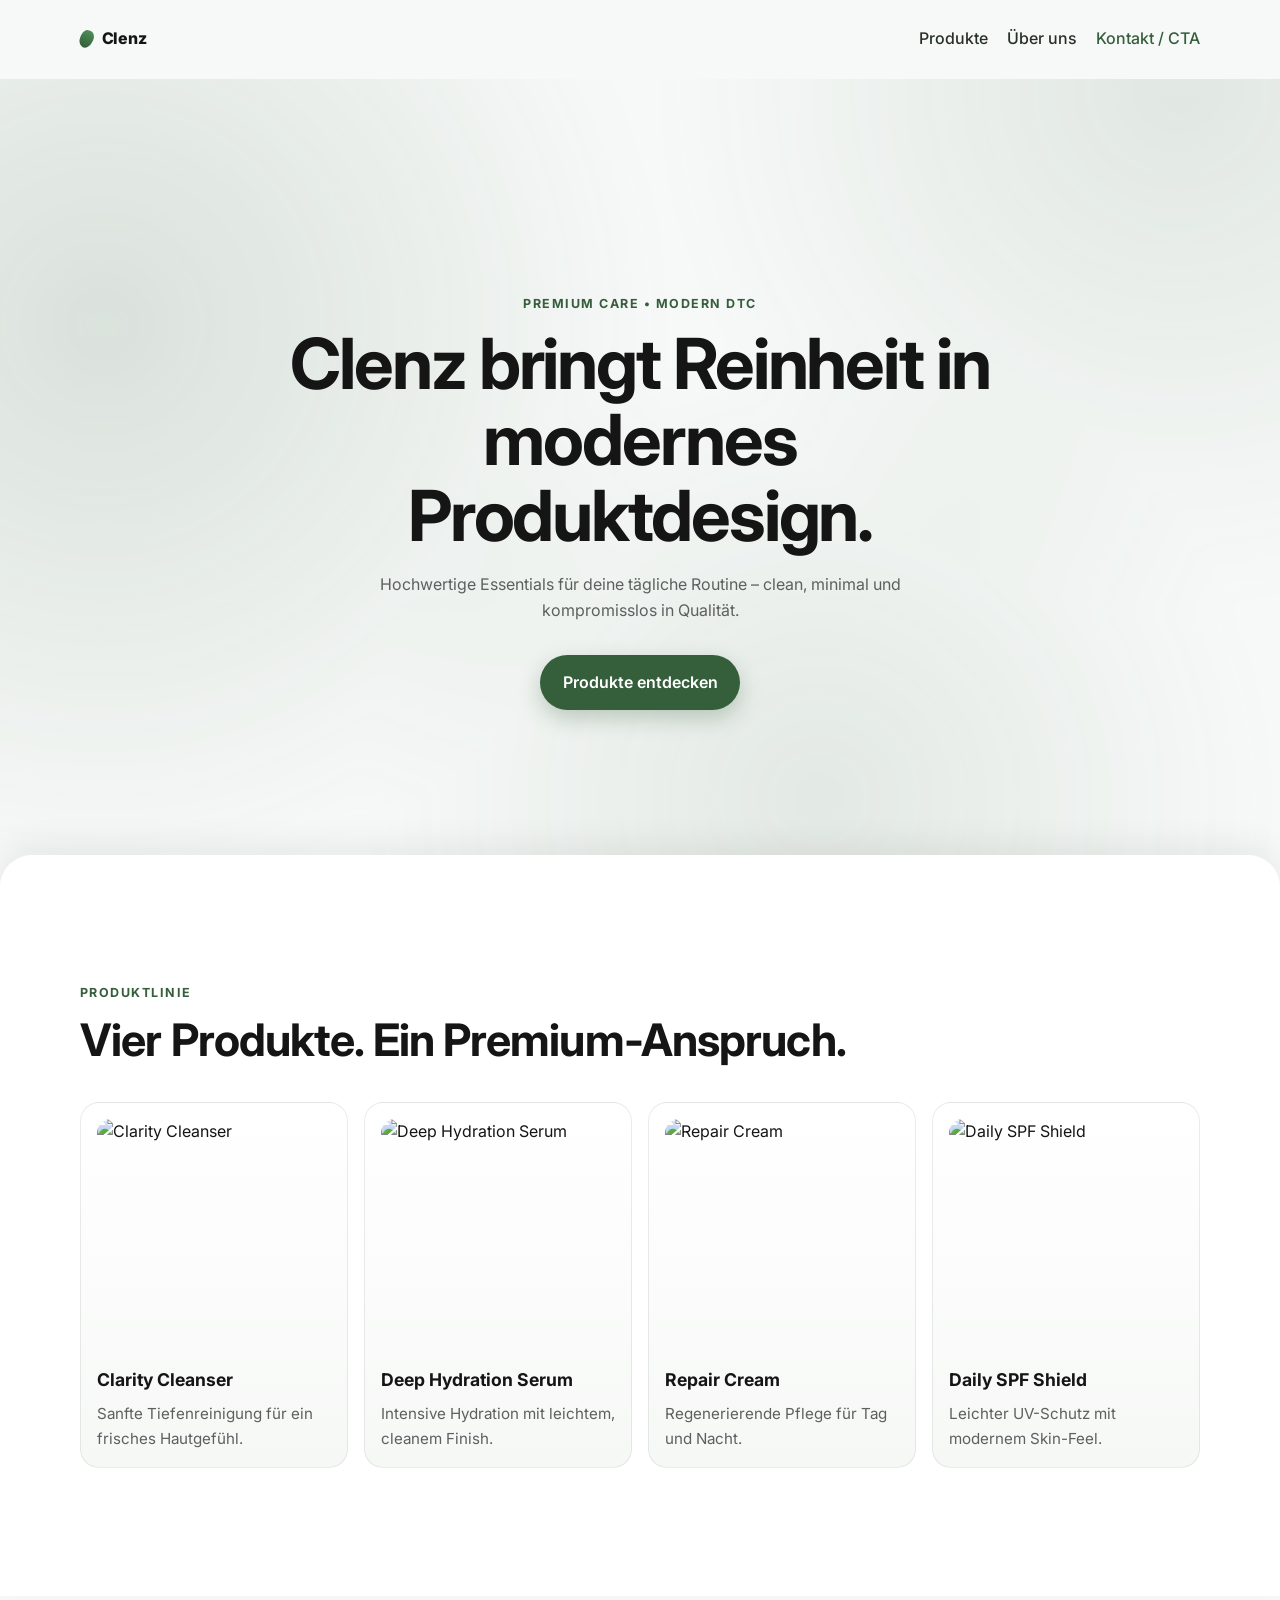
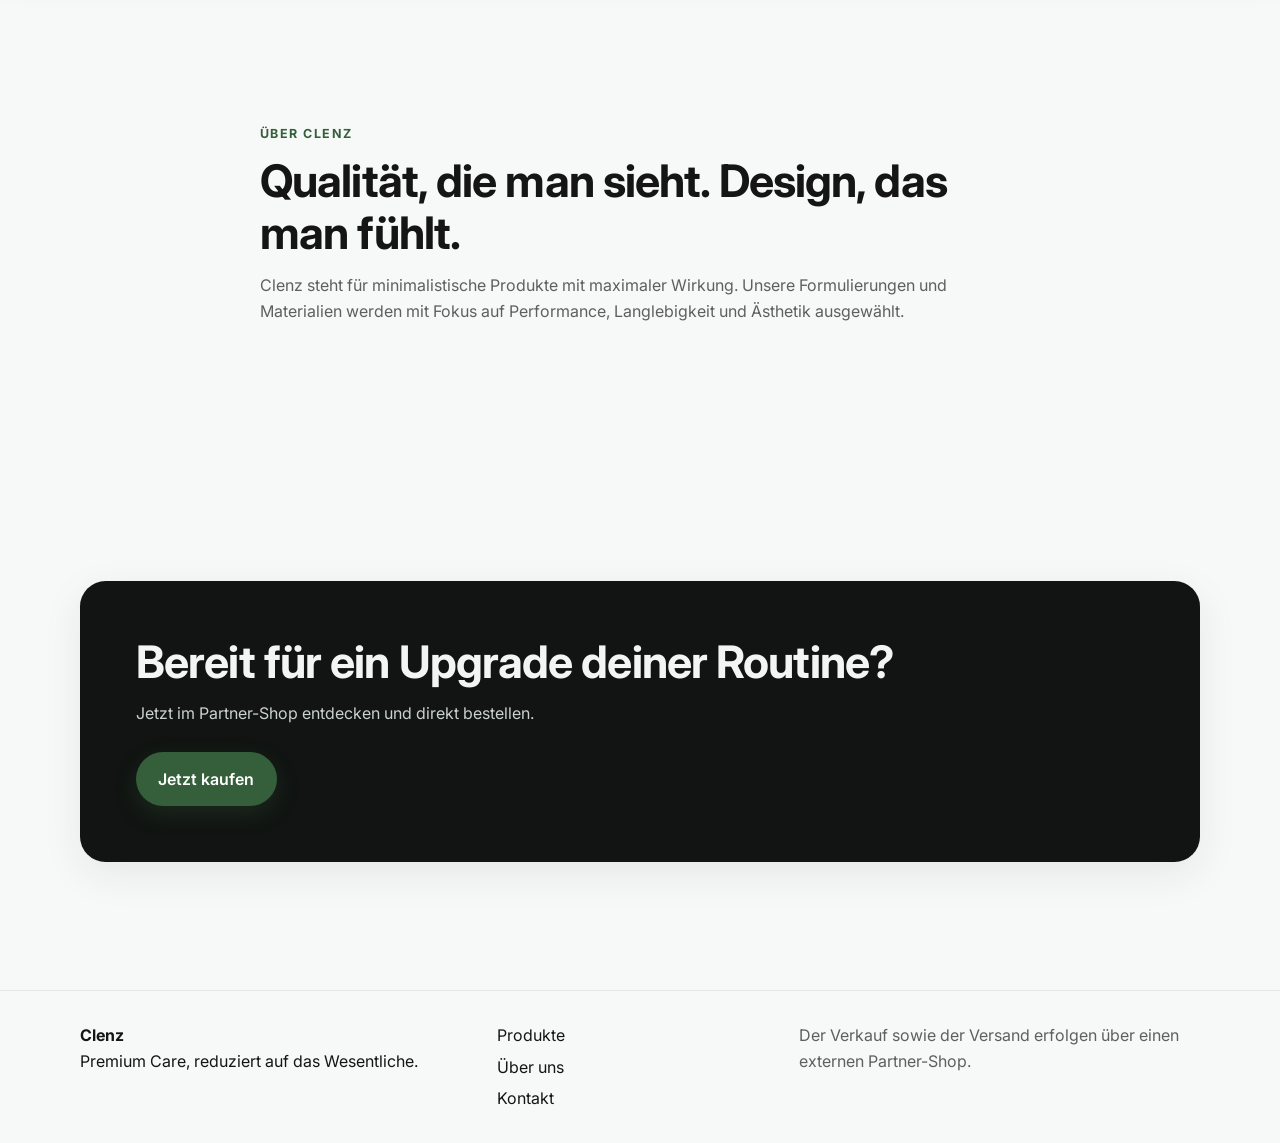
==== index.html @ 848f0d1d "Create modern Clenz one-page product landing" ====
<!DOCTYPE html>
<html lang="de">
  <head>
    <meta charset="UTF-8" />
    <meta name="viewport" content="width=device-width, initial-scale=1.0" />
    <meta
      name="description"
      content="Clenz – Premium One-Page-Produktwebseite mit modernen Pflegeprodukten."
    />
    <title>Clenz | Premium Care</title>
    <link rel="preconnect" href="https://fonts.googleapis.com" />
    <link rel="preconnect" href="https://fonts.gstatic.com" crossorigin />
    <link
      href="https://fonts.googleapis.com/css2?family=Inter:wght@400;500;600;700;800&display=swap"
      rel="stylesheet"
    />
    <link rel="stylesheet" href="styles.css" />
  </head>
  <body>
    <header class="site-header" id="siteHeader">
      <div class="container header-inner">
        <a class="logo" href="#hero" aria-label="Clenz Startseite">
          <span class="logo-drop"></span>
          <span>Clenz</span>
        </a>
        <nav class="nav" aria-label="Hauptnavigation">
          <a href="#produkte">Produkte</a>
          <a href="#about">Über uns</a>
          <a href="#cta" class="nav-cta">Kontakt / CTA</a>
        </nav>
      </div>
    </header>

    <main>
      <section class="hero" id="hero">
        <div class="hero-bg" aria-hidden="true"></div>
        <div class="container hero-content fade-in-up">
          <p class="eyebrow">Premium Care • Modern DTC</p>
          <h1>Clenz bringt Reinheit in modernes Produktdesign.</h1>
          <p class="hero-text">
            Hochwertige Essentials für deine tägliche Routine – clean, minimal und
            kompromisslos in Qualität.
          </p>
          <a class="btn btn-primary" href="#produkte">Produkte entdecken</a>
        </div>
      </section>

      <section class="products section slide-up" id="produkte">
        <div class="container">
          <div class="section-head fade-in-up">
            <p class="eyebrow">Produktlinie</p>
            <h2>Vier Produkte. Ein Premium-Anspruch.</h2>
          </div>

          <div class="product-grid" id="productGrid" aria-live="polite"></div>
        </div>
      </section>

      <section class="about section" id="about">
        <div class="container narrow fade-in-up">
          <p class="eyebrow">Über Clenz</p>
          <h2>Qualität, die man sieht. Design, das man fühlt.</h2>
          <p>
            Clenz steht für minimalistische Produkte mit maximaler Wirkung. Unsere
            Formulierungen und Materialien werden mit Fokus auf Performance,
            Langlebigkeit und Ästhetik ausgewählt.
          </p>
        </div>
      </section>

      <section class="cta section" id="cta">
        <div class="container cta-box fade-in-up">
          <h2>Bereit für ein Upgrade deiner Routine?</h2>
          <p>Jetzt im Partner-Shop entdecken und direkt bestellen.</p>
          <a class="btn btn-primary" href="https://example.com/shop" target="_blank" rel="noopener">
            Jetzt kaufen
          </a>
        </div>
      </section>
    </main>

    <footer class="site-footer">
      <div class="container footer-inner">
        <div>
          <strong>Clenz</strong>
          <p>Premium Care, reduziert auf das Wesentliche.</p>
        </div>
        <nav aria-label="Footer Navigation">
          <a href="#produkte">Produkte</a>
          <a href="#about">Über uns</a>
          <a href="#cta">Kontakt</a>
        </nav>
        <p class="footer-note">
          Der Verkauf sowie der Versand erfolgen über einen externen
          Partner-Shop.
        </p>
      </div>
    </footer>

    <div class="modal" id="productModal" aria-hidden="true" role="dialog" aria-modal="true">
      <div class="modal-backdrop" data-close-modal></div>
      <div class="modal-content">
        <button class="modal-close" type="button" aria-label="Popup schließen" data-close-modal>
          ×
        </button>
        <div class="modal-grid">
          <div class="modal-images" id="modalImages"></div>
          <div class="modal-copy">
            <p class="eyebrow" id="modalTag">Clenz Produkt</p>
            <h3 id="modalTitle"></h3>
            <p id="modalDescription"></p>
            <p class="price" id="modalPrice"></p>
            <a class="btn btn-primary" id="modalBuy" href="https://example.com/shop" target="_blank" rel="noopener">
              Jetzt kaufen
            </a>
          </div>
        </div>
      </div>
    </div>

    <script src="script.js" defer></script>
  </body>
</html>
---- styles.css ----
:root {
  --brand: #355e3b;
  --bg: #f7f9f8;
  --surface: #ffffff;
  --text: #151515;
  --muted: #5c605f;
  --line: rgba(10, 20, 15, 0.08);
  --shadow-soft: 0 12px 40px rgba(22, 33, 25, 0.08);
}

* {
  box-sizing: border-box;
}

html {
  scroll-behavior: smooth;
}

body {
  margin: 0;
  font-family: "Inter", system-ui, -apple-system, sans-serif;
  background: var(--bg);
  color: var(--text);
  line-height: 1.6;
}

img {
  max-width: 100%;
  display: block;
}

.container {
  width: min(1120px, 92vw);
  margin: 0 auto;
}

.section {
  padding: clamp(4.5rem, 10vw, 8rem) 0;
}

.narrow {
  max-width: 760px;
}

.eyebrow {
  text-transform: uppercase;
  letter-spacing: 0.12em;
  color: var(--brand);
  font-size: 0.78rem;
  font-weight: 700;
  margin-bottom: 0.75rem;
}

h1,
h2,
h3,
p {
  margin: 0;
}

h1 {
  font-size: clamp(2.1rem, 6vw, 4.4rem);
  line-height: 1.08;
  letter-spacing: -0.03em;
}

h2 {
  font-size: clamp(1.7rem, 3.6vw, 2.8rem);
  line-height: 1.15;
  letter-spacing: -0.02em;
}

.btn {
  display: inline-flex;
  align-items: center;
  justify-content: center;
  padding: 0.9rem 1.4rem;
  border-radius: 999px;
  border: none;
  font-weight: 600;
  text-decoration: none;
  transition: transform 240ms ease, box-shadow 240ms ease, background-color 240ms ease;
}

.btn-primary {
  background: var(--brand);
  color: #fff;
  box-shadow: 0 8px 22px rgba(53, 94, 59, 0.28);
}

.btn-primary:hover {
  transform: translateY(-2px);
  box-shadow: 0 14px 28px rgba(53, 94, 59, 0.35);
}

.site-header {
  position: sticky;
  top: 0;
  z-index: 30;
  transition: background 300ms ease, backdrop-filter 300ms ease, border-color 300ms ease;
  border-bottom: 1px solid transparent;
}

.site-header.scrolled {
  background: rgba(247, 249, 248, 0.78);
  backdrop-filter: blur(10px);
  border-color: var(--line);
}

.header-inner {
  min-height: 78px;
  display: flex;
  align-items: center;
  justify-content: space-between;
}

.logo {
  display: inline-flex;
  align-items: center;
  gap: 0.55rem;
  color: var(--text);
  text-decoration: none;
  font-weight: 800;
  letter-spacing: -0.02em;
}

.logo-drop {
  width: 13px;
  height: 18px;
  border-radius: 50% 50% 60% 60%;
  transform: rotate(25deg);
  background: linear-gradient(180deg, #4d8e56 0%, var(--brand) 100%);
}

.nav {
  display: flex;
  align-items: center;
  gap: 1.2rem;
}

.nav a {
  text-decoration: none;
  color: #273028;
  font-weight: 500;
}

.nav .nav-cta {
  color: var(--brand);
}

.hero {
  min-height: 94vh;
  display: grid;
  place-items: center;
  position: relative;
  overflow: clip;
}

.hero-bg {
  position: absolute;
  inset: -20%;
  background:
    radial-gradient(circle at 20% 35%, rgba(53, 94, 59, 0.15), transparent 35%),
    radial-gradient(circle at 80% 15%, rgba(53, 94, 59, 0.11), transparent 30%),
    radial-gradient(circle at 60% 75%, rgba(53, 94, 59, 0.1), transparent 33%);
  filter: blur(12px);
  animation: floatDrops 16s ease-in-out infinite alternate;
}

@keyframes floatDrops {
  0% {
    transform: translateY(-1.5%) scale(1);
  }
  100% {
    transform: translateY(1.5%) scale(1.04);
  }
}

.hero-content {
  position: relative;
  z-index: 2;
  text-align: center;
  max-width: 780px;
}

.hero-text {
  margin: 1.1rem auto 2rem;
  color: var(--muted);
  max-width: 620px;
}

.products {
  background: var(--surface);
  border-top-left-radius: 2rem;
  border-top-right-radius: 2rem;
  box-shadow: 0 -12px 32px rgba(14, 24, 18, 0.06);
  margin-top: -70px;
  position: relative;
  z-index: 4;
}

.products.is-visible {
  animation: slideOnTop 650ms cubic-bezier(0.17, 0.84, 0.44, 1) both;
}

@keyframes slideOnTop {
  0% {
    transform: translateY(46px);
    opacity: 0;
  }
  100% {
    transform: translateY(0);
    opacity: 1;
  }
}

.section-head {
  margin-bottom: 2.2rem;
}

.product-grid {
  display: grid;
  grid-template-columns: repeat(4, minmax(0, 1fr));
  gap: 1rem;
}

.product-card {
  background: linear-gradient(180deg, #fff 0%, #f6f8f6 100%);
  border: 1px solid var(--line);
  border-radius: 1.2rem;
  padding: 1rem;
  cursor: pointer;
  transition: transform 240ms ease, box-shadow 240ms ease;
}

.product-card:hover {
  transform: translateY(-6px);
  box-shadow: var(--shadow-soft);
}

.product-card img {
  aspect-ratio: 1 / 1;
  border-radius: 0.9rem;
  object-fit: cover;
}

.product-card h3 {
  margin-top: 0.85rem;
  font-size: 1.1rem;
}

.product-card p {
  margin-top: 0.5rem;
  color: var(--muted);
  font-size: 0.95rem;
}

.about p:not(.eyebrow) {
  margin-top: 0.9rem;
  color: var(--muted);
}

.cta-box {
  background: #111412;
  color: #f2f5f3;
  border-radius: 1.6rem;
  padding: clamp(2.2rem, 5vw, 3.5rem);
  box-shadow: var(--shadow-soft);
}

.cta-box p {
  margin: 0.8rem 0 1.6rem;
  color: #cad2ce;
}

.site-footer {
  border-top: 1px solid var(--line);
  padding: 2rem 0;
}

.footer-inner {
  display: grid;
  gap: 1rem;
  grid-template-columns: 1.4fr 1fr 1.4fr;
  align-items: start;
}

.footer-inner nav {
  display: grid;
  gap: 0.35rem;
}

.footer-inner a {
  color: var(--text);
  text-decoration: none;
}

.footer-note {
  color: var(--muted);
}

.modal {
  position: fixed;
  inset: 0;
  z-index: 60;
  display: grid;
  place-items: center;
  opacity: 0;
  pointer-events: none;
  transition: opacity 280ms ease;
}

.modal.is-open {
  opacity: 1;
  pointer-events: auto;
}

.modal-backdrop {
  position: absolute;
  inset: 0;
  background: rgba(13, 18, 14, 0.6);
  backdrop-filter: blur(6px);
}

.modal-content {
  width: min(940px, 92vw);
  max-height: 90vh;
  overflow: auto;
  position: relative;
  border-radius: 1.2rem;
  background: #fff;
  padding: 1.2rem;
  box-shadow: 0 24px 50px rgba(10, 18, 13, 0.32);
  transform: translateY(28px) scale(0.98);
  transition: transform 300ms ease;
}

.modal.is-open .modal-content {
  transform: translateY(0) scale(1);
}

.modal-close {
  position: absolute;
  right: 0.9rem;
  top: 0.6rem;
  border: none;
  background: transparent;
  font-size: 1.8rem;
  cursor: pointer;
}

.modal-grid {
  display: grid;
  grid-template-columns: 1.1fr 1fr;
  gap: 1.2rem;
}

.modal-images {
  display: grid;
  gap: 0.8rem;
  grid-template-columns: repeat(2, minmax(0, 1fr));
}

.modal-images img {
  border-radius: 0.8rem;
  aspect-ratio: 1 / 1;
  object-fit: cover;
}

.modal-copy p {
  margin-top: 0.85rem;
}

.price {
  font-size: 1.35rem;
  font-weight: 700;
  color: var(--brand);
}

.fade-in-up {
  opacity: 0;
  transform: translateY(24px);
  transition: opacity 600ms ease, transform 600ms ease;
}

.fade-in-up.visible {
  opacity: 1;
  transform: translateY(0);
}

@media (max-width: 980px) {
  .product-grid {
    grid-template-columns: repeat(2, minmax(0, 1fr));
  }

  .footer-inner {
    grid-template-columns: 1fr;
  }

  .modal-grid {
    grid-template-columns: 1fr;
  }
}

@media (max-width: 680px) {
  .header-inner {
    min-height: 68px;
  }

  .nav {
    gap: 0.75rem;
    font-size: 0.9rem;
  }

  .product-grid {
    grid-template-columns: 1fr;
  }

  .products {
    margin-top: -40px;
  }
}
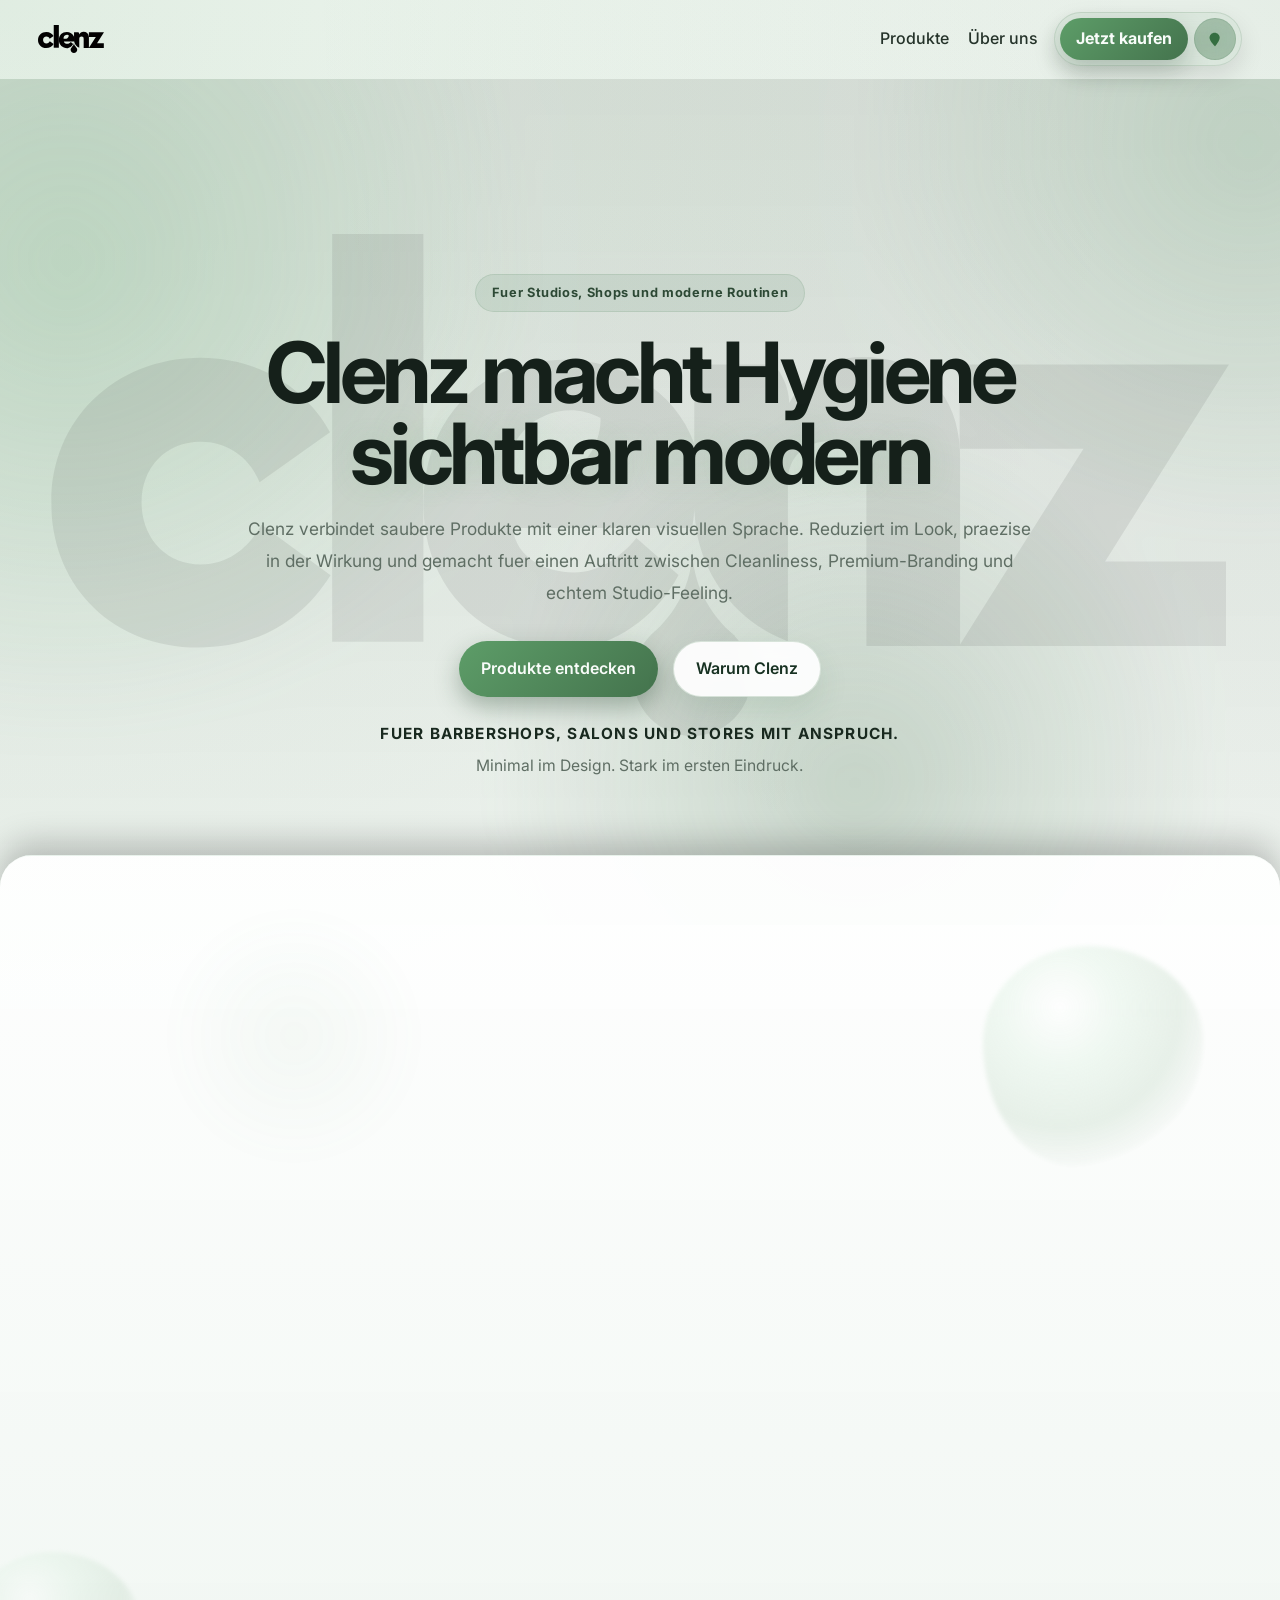
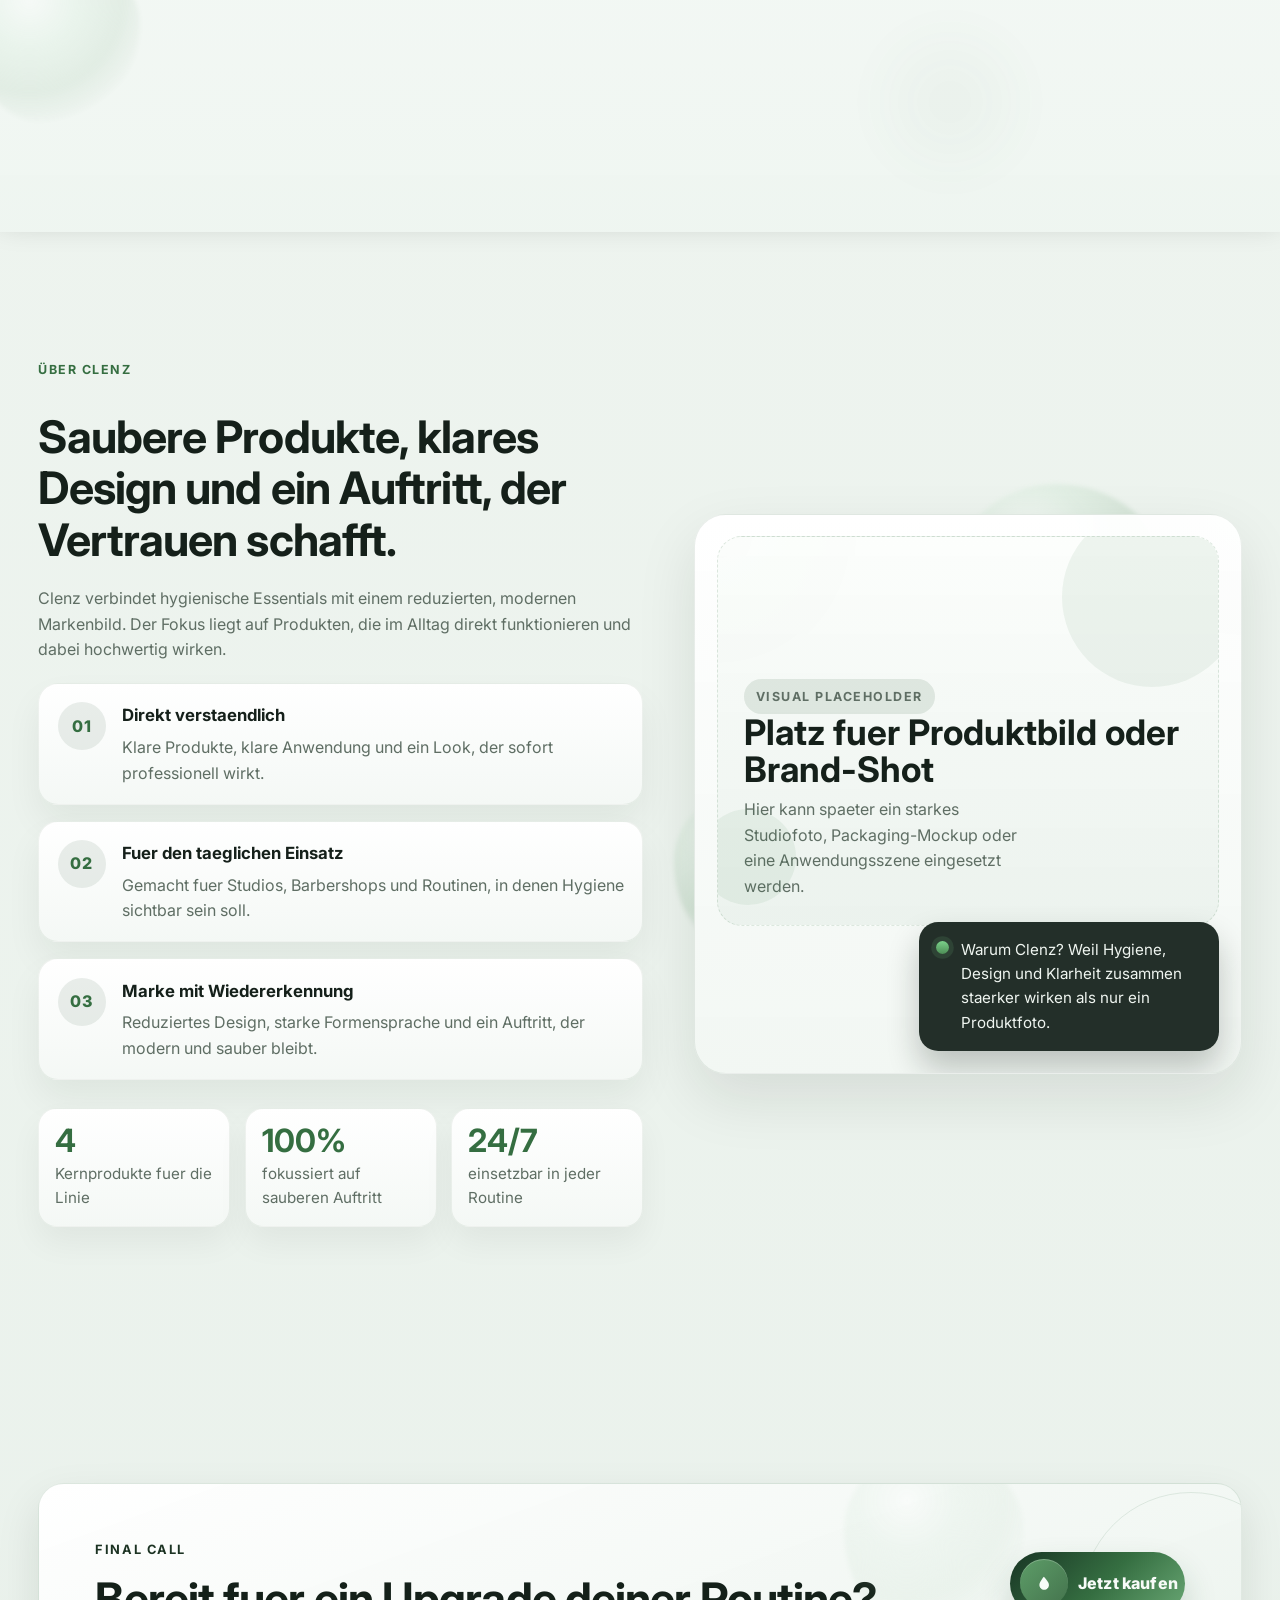
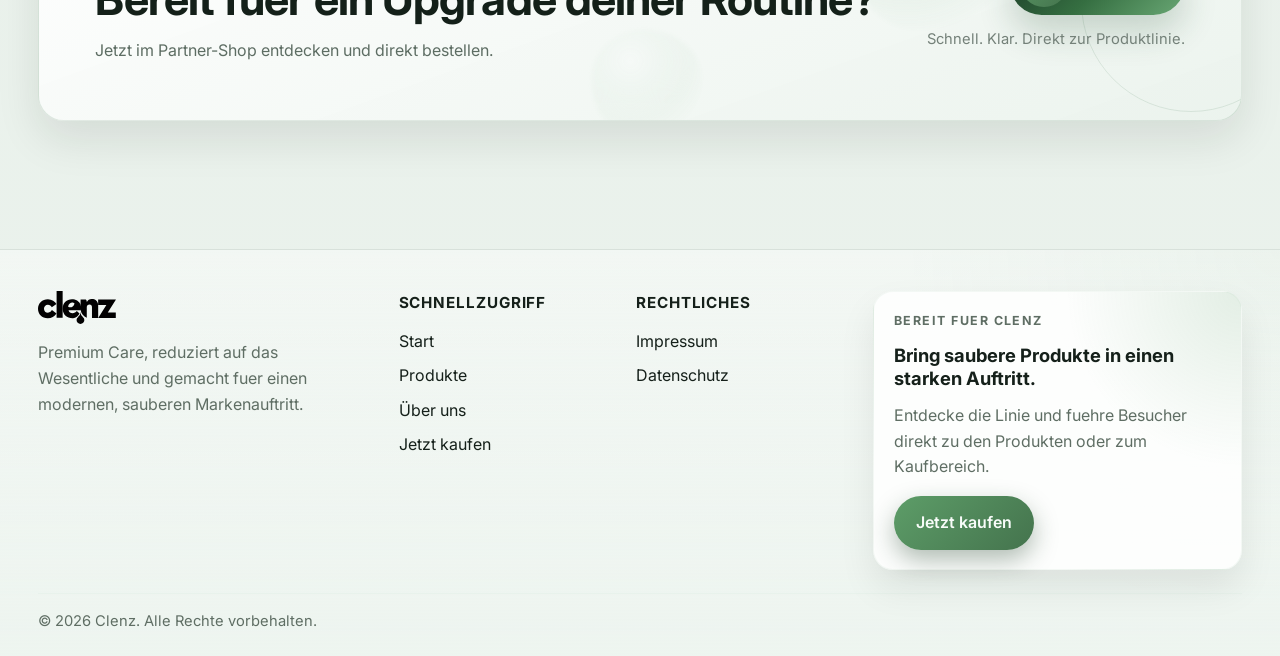
==== commit 311ddb5b: "feat: new changes" ====
--- a/index.html
+++ b/index.html
@@ -5,9 +5,17 @@
     <meta name="viewport" content="width=device-width, initial-scale=1.0" />
     <meta
       name="description"
-      content="Clenz – Premium One-Page-Produktwebseite mit modernen Pflegeprodukten."
+      content="Clenz - Premium One-Page-Produktwebseite mit modernen Pflegeprodukten."
     />
     <title>Clenz | Premium Care</title>
+    <script>
+      (() => {
+        const storedTheme = localStorage.getItem("clenz-theme");
+        const preferredTheme =
+          storedTheme || (window.matchMedia("(prefers-color-scheme: light)").matches ? "light" : "dark");
+        document.documentElement.setAttribute("data-theme", preferredTheme);
+      })();
+    </script>
     <link rel="preconnect" href="https://fonts.googleapis.com" />
     <link rel="preconnect" href="https://fonts.gstatic.com" crossorigin />
     <link
@@ -20,36 +28,95 @@
     <header class="site-header" id="siteHeader">
       <div class="container header-inner">
         <a class="logo" href="#hero" aria-label="Clenz Startseite">
-          <span class="logo-drop"></span>
-          <span>Clenz</span>
+          <img class="brand-mark" src="img/logo.svg" alt="Clenz" />
         </a>
-        <nav class="nav" aria-label="Hauptnavigation">
-          <a href="#produkte">Produkte</a>
-          <a href="#about">Über uns</a>
-          <a href="#cta" class="nav-cta">Kontakt / CTA</a>
-        </nav>
+        <div class="header-actions">
+          <button
+            class="menu-toggle"
+            id="menuToggle"
+            type="button"
+            aria-label="Menue oeffnen"
+            aria-expanded="false"
+            aria-controls="siteNav"
+          >
+            <span class="menu-toggle-line"></span>
+            <span class="menu-toggle-line"></span>
+            <span class="menu-toggle-line"></span>
+          </button>
+          <nav class="nav" id="siteNav" aria-label="Hauptnavigation">
+            <a href="#produkte">Produkte</a>
+            <a href="#about">Über uns</a>
+            <a href="#cta" class="nav-mobile-cta">Jetzt kaufen</a>
+          </nav>
+          <div class="header-utility">
+            <a href="#cta" class="header-buy-btn">Jetzt kaufen</a>
+            <button
+              class="theme-toggle"
+              id="themeToggle"
+              type="button"
+              aria-label="Theme wechseln"
+              aria-pressed="false"
+            >
+              <span class="theme-toggle-drop" aria-hidden="true">
+                <svg viewBox="0 0 24 24" role="presentation" focusable="false">
+                  <path
+                    d="M12 2.5C12 2.5 6 9.38 6 13.5C6 17.09 8.91 20 12.5 20C16.09 20 19 17.09 19 13.5C19 9.38 12 2.5 12 2.5Z"
+                  />
+                </svg>
+              </span>
+            </button>
+          </div>
+        </div>
       </div>
     </header>
 
     <main>
       <section class="hero" id="hero">
         <div class="hero-bg" aria-hidden="true"></div>
-        <div class="container hero-content fade-in-up">
-          <p class="eyebrow">Premium Care • Modern DTC</p>
-          <h1>Clenz bringt Reinheit in modernes Produktdesign.</h1>
-          <p class="hero-text">
-            Hochwertige Essentials für deine tägliche Routine – clean, minimal und
-            kompromisslos in Qualität.
-          </p>
-          <a class="btn btn-primary" href="#produkte">Produkte entdecken</a>
+        <div class="hero-brand-layer" aria-hidden="true">
+          <img class="hero-brand-watermark" src="img/logo.svg" alt="" />
+        </div>
+        <div class="hero-grid container">
+          <div class="hero-copy fade-in-up">
+            <span class="hero-kicker">Fuer Studios, Shops und moderne Routinen</span>
+            <h1>Clenz macht Hygiene <span>sichtbar modern</span></h1>
+            <p class="hero-text">
+              Clenz verbindet saubere Produkte mit einer klaren visuellen Sprache.
+              Reduziert im Look, praezise in der Wirkung und gemacht fuer einen Auftritt
+              zwischen Cleanliness, Premium-Branding und echtem Studio-Feeling.
+            </p>
+            <div class="hero-actions">
+              <a class="btn btn-primary" href="#produkte">Produkte entdecken</a>
+              <a class="btn hero-secondary-btn" href="#about">Warum Clenz</a>
+            </div>
+            <div class="hero-callout fade-in-up">
+              <strong>Fuer Barbershops, Salons und Stores mit Anspruch.</strong>
+              <span>Minimal im Design. Stark im ersten Eindruck.</span>
+            </div>
+          </div>
         </div>
       </section>
 
       <section class="products section slide-up" id="produkte">
+        <div class="products-atmosphere" aria-hidden="true">
+          <span class="products-drop products-drop-one"></span>
+          <span class="products-drop products-drop-two"></span>
+          <span class="products-glow products-glow-one"></span>
+          <span class="products-glow products-glow-two"></span>
+        </div>
         <div class="container">
           <div class="section-head fade-in-up">
             <p class="eyebrow">Produktlinie</p>
             <h2>Vier Produkte. Ein Premium-Anspruch.</h2>
+            <p class="section-lead">
+              Entwickelt fuer einen sauberen Auftritt im Studio, im Shop und in jeder
+              modernen Routine. Klar im Look, direkt in der Wirkung.
+            </p>
+            <div class="products-meta" aria-label="Clenz Produktvorteile">
+              <span>Sofort verstaendlich</span>
+              <span>Starker erster Eindruck</span>
+              <span>Clean Packaging</span>
+            </div>
           </div>
 
           <div class="product-grid" id="productGrid" aria-live="polite"></div>
@@ -57,62 +124,187 @@
       </section>
 
       <section class="about section" id="about">
-        <div class="container narrow fade-in-up">
-          <p class="eyebrow">Über Clenz</p>
-          <h2>Qualität, die man sieht. Design, das man fühlt.</h2>
-          <p>
-            Clenz steht für minimalistische Produkte mit maximaler Wirkung. Unsere
-            Formulierungen und Materialien werden mit Fokus auf Performance,
-            Langlebigkeit und Ästhetik ausgewählt.
-          </p>
+        <div class="container about-layout">
+          <div class="about-copy fade-in-up">
+            <p class="eyebrow">Über Clenz</p>
+            <h2>Saubere Produkte, klares Design und ein Auftritt, der Vertrauen schafft.</h2>
+            <p class="about-lead">
+              Clenz verbindet hygienische Essentials mit einem reduzierten, modernen
+              Markenbild. Der Fokus liegt auf Produkten, die im Alltag direkt
+              funktionieren und dabei hochwertig wirken.
+            </p>
+
+            <div class="about-points">
+              <article class="about-point fade-in-up">
+                <span class="about-point-number">01</span>
+                <div>
+                  <h3>Direkt verstaendlich</h3>
+                  <p>Klare Produkte, klare Anwendung und ein Look, der sofort professionell wirkt.</p>
+                </div>
+              </article>
+              <article class="about-point fade-in-up">
+                <span class="about-point-number">02</span>
+                <div>
+                  <h3>Fuer den taeglichen Einsatz</h3>
+                  <p>Gemacht fuer Studios, Barbershops und Routinen, in denen Hygiene sichtbar sein soll.</p>
+                </div>
+              </article>
+              <article class="about-point fade-in-up">
+                <span class="about-point-number">03</span>
+                <div>
+                  <h3>Marke mit Wiedererkennung</h3>
+                  <p>Reduziertes Design, starke Formensprache und ein Auftritt, der modern und sauber bleibt.</p>
+                </div>
+              </article>
+            </div>
+
+            <div class="about-stats fade-in-up" aria-label="Clenz Vorteile">
+              <div class="about-stat">
+                <strong>4</strong>
+                <span>Kernprodukte fuer die Linie</span>
+              </div>
+              <div class="about-stat">
+                <strong>100%</strong>
+                <span>fokussiert auf sauberen Auftritt</span>
+              </div>
+              <div class="about-stat">
+                <strong>24/7</strong>
+                <span>einsetzbar in jeder Routine</span>
+              </div>
+            </div>
+          </div>
+
+          <div class="about-visual fade-in-up">
+            <div class="about-drops" aria-hidden="true">
+              <span class="about-drop about-drop-one"></span>
+              <span class="about-drop about-drop-two"></span>
+              <span class="about-drop about-drop-three"></span>
+            </div>
+
+            <div class="about-frame">
+              <div class="about-image-placeholder">
+                <p class="about-placeholder-label">Visual Placeholder</p>
+                <h3>Platz fuer Produktbild oder Brand-Shot</h3>
+                <p>
+                  Hier kann spaeter ein starkes Studiofoto, Packaging-Mockup oder
+                  eine Anwendungsszene eingesetzt werden.
+                </p>
+              </div>
+
+              <div class="about-note">
+                <span class="about-note-dot"></span>
+                <p>
+                  Warum Clenz? Weil Hygiene, Design und Klarheit zusammen staerker
+                  wirken als nur ein Produktfoto.
+                </p>
+              </div>
+            </div>
+          </div>
         </div>
       </section>
 
       <section class="cta section" id="cta">
         <div class="container cta-box fade-in-up">
-          <h2>Bereit für ein Upgrade deiner Routine?</h2>
-          <p>Jetzt im Partner-Shop entdecken und direkt bestellen.</p>
-          <a class="btn btn-primary" href="https://example.com/shop" target="_blank" rel="noopener">
-            Jetzt kaufen
-          </a>
+          <div class="cta-atmosphere" aria-hidden="true">
+            <span class="cta-drop cta-drop-one"></span>
+            <span class="cta-drop cta-drop-two"></span>
+            <span class="cta-ring"></span>
+          </div>
+          <div class="cta-copy">
+            <p class="cta-eyebrow">Final Call</p>
+            <h2>Bereit fuer ein Upgrade deiner Routine?</h2>
+            <p class="cta-text">Jetzt im Partner-Shop entdecken und direkt bestellen.</p>
+          </div>
+          <div class="cta-actions">
+            <a class="cta-button" href="https://example.com/shop" target="_blank" rel="noopener">
+              <span class="cta-button-drop" aria-hidden="true">
+                <svg viewBox="0 0 24 24" role="presentation" focusable="false">
+                  <path
+                    d="M12 2.5C12 2.5 6 9.38 6 13.5C6 17.09 8.91 20 12.5 20C16.09 20 19 17.09 19 13.5C19 9.38 12 2.5 12 2.5Z"
+                  />
+                </svg>
+              </span>
+              <span>Jetzt kaufen</span>
+            </a>
+            <p class="cta-note">Schnell. Klar. Direkt zur Produktlinie.</p>
+          </div>
         </div>
       </section>
     </main>
 
     <footer class="site-footer">
       <div class="container footer-inner">
-        <div>
-          <strong>Clenz</strong>
-          <p>Premium Care, reduziert auf das Wesentliche.</p>
-        </div>
-        <nav aria-label="Footer Navigation">
-          <a href="#produkte">Produkte</a>
-          <a href="#about">Über uns</a>
-          <a href="#cta">Kontakt</a>
-        </nav>
-        <p class="footer-note">
-          Der Verkauf sowie der Versand erfolgen über einen externen
-          Partner-Shop.
-        </p>
+        <div class="footer-brand">
+          <img class="brand-mark" src="img/logo.svg" alt="Clenz" />
+          <p>Premium Care, reduziert auf das Wesentliche und gemacht fuer einen modernen, sauberen Markenauftritt.</p>
+        </div>
+        <div class="footer-column">
+          <h3>Schnellzugriff</h3>
+          <nav class="footer-nav" aria-label="Footer Navigation">
+            <a href="#hero">Start</a>
+            <a href="#produkte">Produkte</a>
+            <a href="#about">Über uns</a>
+            <a href="#cta">Jetzt kaufen</a>
+          </nav>
+        </div>
+        <div class="footer-column">
+          <h3>Rechtliches</h3>
+          <nav class="footer-nav" aria-label="Rechtliche Hinweise">
+            <a href="impressum.html">Impressum</a>
+            <a href="datenschutz.html">Datenschutz</a>
+          </nav>
+        </div>
+        <div class="footer-cta">
+          <p class="footer-cta-eyebrow">Bereit fuer Clenz</p>
+          <h3>Bring saubere Produkte in einen starken Auftritt.</h3>
+          <p>
+            Entdecke die Linie und fuehre Besucher direkt zu den Produkten oder zum
+            Kaufbereich.
+          </p>
+          <a class="btn btn-primary footer-cta-btn" href="#cta">Jetzt kaufen</a>
+        </div>
+      </div>
+      <div class="container footer-bottom">
+        <p>© 2026 Clenz. Alle Rechte vorbehalten.</p>
       </div>
     </footer>
 
     <div class="modal" id="productModal" aria-hidden="true" role="dialog" aria-modal="true">
       <div class="modal-backdrop" data-close-modal></div>
       <div class="modal-content">
-        <button class="modal-close" type="button" aria-label="Popup schließen" data-close-modal>
-          ×
-        </button>
-        <div class="modal-grid">
-          <div class="modal-images" id="modalImages"></div>
-          <div class="modal-copy">
-            <p class="eyebrow" id="modalTag">Clenz Produkt</p>
-            <h3 id="modalTitle"></h3>
-            <p id="modalDescription"></p>
-            <p class="price" id="modalPrice"></p>
-            <a class="btn btn-primary" id="modalBuy" href="https://example.com/shop" target="_blank" rel="noopener">
-              Jetzt kaufen
-            </a>
+        <div class="modal-atmosphere" aria-hidden="true">
+          <span class="modal-drop modal-drop-one"></span>
+          <span class="modal-drop modal-drop-two"></span>
+          <span class="modal-drop modal-drop-three"></span>
+        </div>
+        <div class="modal-scroll">
+          <button class="modal-close" type="button" aria-label="Popup schliessen" data-close-modal>
+            &times;
+          </button>
+          <div class="modal-grid">
+            <div class="modal-gallery">
+              <div class="modal-stage">
+                <button class="modal-nav modal-nav-prev" type="button" id="modalPrev" aria-label="Vorheriges Bild">
+                  &#8249;
+                </button>
+                <div class="modal-main-frame">
+                  <img class="modal-main-image" id="modalMainImage" src="" alt="" />
+                </div>
+                <button class="modal-nav modal-nav-next" type="button" id="modalNext" aria-label="Naechstes Bild">
+                  &#8250;
+                </button>
+              </div>
+              <div class="modal-thumbs" id="modalThumbs" aria-label="Produktbilder"></div>
+            </div>
+            <div class="modal-copy">
+              <p class="eyebrow modal-tag" id="modalTag">Clenz Produkt</p>
+              <h3 id="modalTitle"></h3>
+              <p id="modalDescription"></p>
+              <p class="price" id="modalPrice"></p>
+              <a class="btn btn-primary modal-buy" id="modalBuy" href="https://example.com/shop" target="_blank" rel="noopener">
+                Jetzt kaufen
+              </a>
+            </div>
           </div>
         </div>
       </div>
--- a/styles.css
+++ b/styles.css
@@ -1,11 +1,113 @@
 :root {
-  --brand: #355e3b;
-  --bg: #f7f9f8;
+  --brand: #5d9d68;
+  --bg: #07100c;
+  --surface: #0d1712;
+  --surface-2: #132019;
+  --text: #eef5f0;
+  --muted: #9cab9f;
+  --line: rgba(168, 204, 176, 0.12);
+  --shadow-soft: 0 18px 44px rgba(0, 0, 0, 0.28);
+  --bg-accent-1: rgba(37, 83, 48, 0.22);
+  --bg-accent-2: rgba(93, 157, 104, 0.12);
+  --bg-start: #050b08;
+  --bg-end: #08110d;
+  --header-scrolled: rgba(6, 12, 9, 0.78);
+  --nav-text: #dce8df;
+  --nav-cta: var(--brand);
+  --toggle-bg: rgba(255, 255, 255, 0.05);
+  --toggle-border: rgba(168, 204, 176, 0.14);
+  --toggle-thumb: #f4faf5;
+  --toggle-thumb-shadow: 0 8px 20px rgba(0, 0, 0, 0.22);
+  --theme-icon-active: #103118;
+  --theme-icon-inactive: rgba(238, 245, 240, 0.62);
+  --logo-filter: none;
+  --hero-kicker-bg: rgba(93, 157, 104, 0.12);
+  --hero-kicker-border: rgba(168, 204, 176, 0.14);
+  --hero-kicker-text: #d9e9dd;
+  --hero-highlight-bg: linear-gradient(180deg, rgba(14, 23, 18, 0.9), rgba(10, 18, 14, 0.96));
+  --hero-highlight-strong: #f1f7f2;
+  --hero-showcase-bg: radial-gradient(circle at top, rgba(93, 157, 104, 0.14), transparent 34%), linear-gradient(160deg, rgba(14, 23, 18, 0.92), rgba(8, 15, 11, 0.98));
+  --hero-showcase-border: rgba(168, 204, 176, 0.12);
+  --hero-showcase-inner-border: rgba(168, 204, 176, 0.08);
+  --hero-badge-bg: rgba(7, 13, 9, 0.86);
+  --hero-badge-text: #edf5ef;
+  --panel-bg: linear-gradient(180deg, rgba(18, 30, 23, 0.98) 0%, rgba(13, 22, 17, 0.98) 100%);
+  --panel-bg-strong: linear-gradient(180deg, rgba(19, 31, 24, 0.95), rgba(11, 19, 15, 0.98));
+  --about-note-bg: rgba(17, 28, 20, 0.88);
+  --about-note-text: #edf2ef;
+  --about-placeholder-bg: linear-gradient(180deg, rgba(20, 33, 26, 0.64), rgba(12, 21, 16, 0.92)), radial-gradient(circle at top left, rgba(93, 157, 104, 0.16), transparent 28%);
+  --about-placeholder-border: rgba(53, 94, 59, 0.24);
+  --about-placeholder-decor: rgba(53, 94, 59, 0.08);
+  --cta-bg: linear-gradient(160deg, #0c1510 0%, #132019 100%);
+  --cta-text: #f2f5f3;
+  --cta-muted: #cad2ce;
+  --cta-border: rgba(168, 204, 176, 0.1);
+  --cta-button-bg: rgba(248, 252, 249, 0.96);
+  --cta-button-text: #102017;
+  --cta-button-shadow: 0 18px 38px rgba(7, 15, 10, 0.2);
+  --cta-button-shadow-hover: 0 22px 44px rgba(7, 15, 10, 0.28);
+  --cta-drop-bg: radial-gradient(circle at 35% 28%, rgba(255, 255, 255, 0.95), rgba(208, 232, 213, 0.7) 28%, rgba(77, 142, 86, 0.24) 54%, rgba(53, 94, 59, 0.03) 74%, transparent 75%);
+  --cta-ring-border: rgba(168, 204, 176, 0.12);
+  --footer-bg: rgba(5, 10, 8, 0.5);
+  --modal-backdrop-bg: radial-gradient(circle at 22% 16%, rgba(91, 146, 101, 0.18), transparent 24%), radial-gradient(circle at 82% 24%, rgba(53, 94, 59, 0.18), transparent 22%), rgba(10, 16, 12, 0.74);
+  --modal-content-bg: linear-gradient(145deg, rgba(11, 19, 15, 0.98), rgba(16, 27, 21, 0.96));
+  --modal-main-frame-bg: linear-gradient(180deg, rgba(236, 243, 238, 0.94), rgba(224, 233, 226, 0.88));
+}
+
+html[data-theme="light"] {
+  --brand: #356e41;
+  --bg: #eef4ef;
   --surface: #ffffff;
-  --text: #151515;
-  --muted: #5c605f;
-  --line: rgba(10, 20, 15, 0.08);
-  --shadow-soft: 0 12px 40px rgba(22, 33, 25, 0.08);
+  --surface-2: #eef5f0;
+  --text: #15201a;
+  --muted: #5f6e64;
+  --line: rgba(28, 49, 35, 0.1);
+  --shadow-soft: 0 18px 44px rgba(17, 28, 20, 0.1);
+  --bg-accent-1: rgba(93, 157, 104, 0.16);
+  --bg-accent-2: rgba(53, 110, 65, 0.1);
+  --bg-start: #f9fcf9;
+  --bg-end: #e9f1eb;
+  --header-scrolled: rgba(250, 252, 250, 0.78);
+  --nav-text: #243229;
+  --nav-cta: #356e41;
+  --toggle-bg: rgba(53, 110, 65, 0.08);
+  --toggle-border: rgba(53, 110, 65, 0.14);
+  --toggle-thumb: #356e41;
+  --toggle-thumb-shadow: 0 8px 18px rgba(53, 110, 65, 0.18);
+  --theme-icon-active: #ffffff;
+  --theme-icon-inactive: rgba(36, 50, 41, 0.62);
+  --logo-filter: invert(1) brightness(0.16);
+  --hero-kicker-bg: rgba(53, 110, 65, 0.09);
+  --hero-kicker-border: rgba(53, 110, 65, 0.12);
+  --hero-kicker-text: #2d4935;
+  --hero-highlight-bg: linear-gradient(180deg, rgba(255, 255, 255, 0.96), rgba(241, 247, 242, 0.98));
+  --hero-highlight-strong: #122119;
+  --hero-showcase-bg: radial-gradient(circle at top, rgba(93, 157, 104, 0.12), transparent 34%), linear-gradient(160deg, rgba(255, 255, 255, 0.96), rgba(238, 244, 239, 0.98));
+  --hero-showcase-border: rgba(53, 110, 65, 0.12);
+  --hero-showcase-inner-border: rgba(53, 110, 65, 0.08);
+  --hero-badge-bg: rgba(255, 255, 255, 0.84);
+  --hero-badge-text: #15211a;
+  --panel-bg: linear-gradient(180deg, rgba(255, 255, 255, 0.98) 0%, rgba(244, 248, 245, 0.98) 100%);
+  --panel-bg-strong: linear-gradient(180deg, rgba(255, 255, 255, 0.97), rgba(242, 247, 243, 0.99));
+  --about-note-bg: rgba(18, 31, 24, 0.92);
+  --about-note-text: #eff5f0;
+  --about-placeholder-bg: linear-gradient(180deg, rgba(252, 254, 252, 0.94), rgba(235, 242, 237, 0.98)), radial-gradient(circle at top left, rgba(93, 157, 104, 0.12), transparent 30%);
+  --about-placeholder-border: rgba(53, 110, 65, 0.16);
+  --about-placeholder-decor: rgba(53, 110, 65, 0.07);
+  --cta-bg: linear-gradient(160deg, rgba(255, 255, 255, 0.96) 0%, rgba(235, 243, 237, 0.98) 100%);
+  --cta-text: #142019;
+  --cta-muted: #5d6d63;
+  --cta-border: rgba(53, 110, 65, 0.14);
+  --cta-button-bg: linear-gradient(135deg, #183524 0%, #356e41 52%, #6aa875 100%);
+  --cta-button-text: #f7fbf8;
+  --cta-button-shadow: 0 18px 34px rgba(32, 73, 43, 0.2);
+  --cta-button-shadow-hover: 0 22px 42px rgba(32, 73, 43, 0.28);
+  --cta-drop-bg: radial-gradient(circle at 35% 28%, rgba(255, 255, 255, 0.96), rgba(223, 238, 227, 0.86) 28%, rgba(93, 157, 104, 0.16) 56%, rgba(53, 110, 65, 0.02) 76%, transparent 77%);
+  --cta-ring-border: rgba(53, 110, 65, 0.12);
+  --footer-bg: rgba(255, 255, 255, 0.4);
+  --modal-backdrop-bg: radial-gradient(circle at 22% 16%, rgba(93, 157, 104, 0.14), transparent 24%), radial-gradient(circle at 82% 24%, rgba(53, 110, 65, 0.12), transparent 22%), rgba(229, 236, 231, 0.78);
+  --modal-content-bg: linear-gradient(145deg, rgba(255, 255, 255, 0.98), rgba(241, 246, 242, 0.96));
+  --modal-main-frame-bg: linear-gradient(180deg, rgba(244, 248, 245, 0.96), rgba(230, 238, 232, 0.9));
 }
 
 * {
@@ -14,14 +116,24 @@
 
 html {
   scroll-behavior: smooth;
+  color-scheme: dark;
+}
+
+html[data-theme="light"] {
+  color-scheme: light;
 }
 
 body {
   margin: 0;
   font-family: "Inter", system-ui, -apple-system, sans-serif;
-  background: var(--bg);
+  background:
+    radial-gradient(circle at top left, var(--bg-accent-1), transparent 28%),
+    radial-gradient(circle at top right, var(--bg-accent-2), transparent 24%),
+    linear-gradient(180deg, var(--bg-start) 0%, var(--bg) 42%, var(--bg-end) 100%);
   color: var(--text);
   line-height: 1.6;
+  overflow-x: hidden;
+  transition: background 260ms ease, color 260ms ease;
 }
 
 img {
@@ -30,7 +142,7 @@
 }
 
 .container {
-  width: min(1120px, 92vw);
+  width: min(1280px, 94vw);
   margin: 0 auto;
 }
 
@@ -83,14 +195,14 @@
 }
 
 .btn-primary {
-  background: var(--brand);
-  color: #fff;
-  box-shadow: 0 8px 22px rgba(53, 94, 59, 0.28);
+  background: linear-gradient(135deg, #5d9d68 0%, #44734d 100%);
+  color: #f8fcf9;
+  box-shadow: 0 10px 24px rgba(29, 63, 37, 0.34);
 }
 
 .btn-primary:hover {
   transform: translateY(-2px);
-  box-shadow: 0 14px 28px rgba(53, 94, 59, 0.35);
+  box-shadow: 0 14px 28px rgba(29, 63, 37, 0.42);
 }
 
 .site-header {
@@ -102,7 +214,7 @@
 }
 
 .site-header.scrolled {
-  background: rgba(247, 249, 248, 0.78);
+  background: var(--header-scrolled);
   backdrop-filter: blur(10px);
   border-color: var(--line);
 }
@@ -117,54 +229,199 @@
 .logo {
   display: inline-flex;
   align-items: center;
-  gap: 0.55rem;
   color: var(--text);
   text-decoration: none;
-  font-weight: 800;
-  letter-spacing: -0.02em;
-}
-
-.logo-drop {
-  width: 13px;
-  height: 18px;
-  border-radius: 50% 50% 60% 60%;
-  transform: rotate(25deg);
-  background: linear-gradient(180deg, #4d8e56 0%, var(--brand) 100%);
+}
+
+.brand-mark {
+  width: auto;
+  height: clamp(1.6rem, 2.2vw, 2.2rem);
+  filter: var(--logo-filter);
+  transition: filter 260ms ease;
+}
+
+.footer-brand {
+  display: grid;
+  gap: 0.75rem;
+}
+
+.footer-brand .brand-mark {
+  height: clamp(1.8rem, 2.6vw, 2.4rem);
+}
+
+.header-actions {
+  display: flex;
+  align-items: center;
+  gap: 1rem;
+}
+
+.menu-toggle {
+  display: none;
+  width: 42px;
+  height: 42px;
+  padding: 0;
+  border: 1px solid var(--toggle-border);
+  border-radius: 999px;
+  background: var(--toggle-bg);
+  color: var(--text);
+  backdrop-filter: blur(12px);
+  box-shadow: 0 10px 24px rgba(0, 0, 0, 0.1);
+  cursor: pointer;
+}
+
+.menu-toggle-line {
+  display: block;
+  width: 16px;
+  height: 2px;
+  margin: 3px auto;
+  border-radius: 999px;
+  background: currentColor;
+  transition: transform 220ms ease, opacity 220ms ease;
+}
+
+.menu-toggle[aria-expanded="true"] .menu-toggle-line:nth-child(1) {
+  transform: translateY(5px) rotate(45deg);
+}
+
+.menu-toggle[aria-expanded="true"] .menu-toggle-line:nth-child(2) {
+  opacity: 0;
+}
+
+.menu-toggle[aria-expanded="true"] .menu-toggle-line:nth-child(3) {
+  transform: translateY(-5px) rotate(-45deg);
 }
 
 .nav {
   display: flex;
   align-items: center;
   gap: 1.2rem;
+  flex-wrap: wrap;
 }
 
 .nav a {
   text-decoration: none;
-  color: #273028;
+  color: var(--nav-text);
   font-weight: 500;
 }
 
-.nav .nav-cta {
+.nav-mobile-cta {
+  display: none;
+}
+
+.header-utility {
+  display: inline-flex;
+  align-items: center;
+  gap: 0.35rem;
+  padding: 0.3rem;
+  border-radius: 999px;
+  border: 1px solid var(--toggle-border);
+  background: color-mix(in srgb, var(--toggle-bg) 78%, transparent);
+  backdrop-filter: blur(14px);
+  box-shadow: 0 10px 24px rgba(0, 0, 0, 0.1);
+}
+
+.header-buy-btn {
+  display: inline-flex;
+  align-items: center;
+  justify-content: center;
+  min-height: 42px;
+  padding: 0 1rem;
+  border-radius: 999px;
+  background: linear-gradient(135deg, #5d9d68 0%, #44734d 100%);
+  color: #f8fcf9;
+  text-decoration: none;
+  font-weight: 700;
+  box-shadow: 0 10px 24px rgba(29, 63, 37, 0.24);
+  transition: transform 220ms ease, box-shadow 220ms ease, filter 220ms ease;
+}
+
+.header-buy-btn:hover {
+  transform: translateY(-1px);
+  box-shadow: 0 12px 28px rgba(29, 63, 37, 0.32);
+  filter: saturate(1.04);
+}
+
+.theme-toggle {
+  width: 42px;
+  height: 42px;
+  padding: 0;
+  border: 1px solid var(--toggle-border);
+  border-radius: 999px;
+  background: var(--toggle-bg);
+  color: var(--theme-icon-inactive);
+  backdrop-filter: blur(12px);
+  cursor: pointer;
+  transition: transform 220ms ease, border-color 220ms ease, background-color 220ms ease, color 220ms ease, box-shadow 220ms ease;
+}
+
+.theme-toggle:hover {
+  transform: translateY(-1px);
+  border-color: var(--brand);
   color: var(--brand);
+  box-shadow: 0 12px 26px rgba(0, 0, 0, 0.14);
+}
+
+.theme-toggle-drop {
+  display: inline-flex;
+  align-items: center;
+  justify-content: center;
+  width: 100%;
+  height: 100%;
+}
+
+.theme-toggle-drop svg {
+  width: 18px;
+  height: 18px;
+  display: block;
+  fill: currentColor;
+  transition: transform 260ms ease, fill 260ms ease, opacity 260ms ease;
+}
+
+.theme-toggle[aria-pressed="true"] {
+  color: var(--brand);
+  background: color-mix(in srgb, var(--toggle-bg) 75%, var(--brand) 25%);
+}
+
+.theme-toggle[aria-pressed="true"] .theme-toggle-drop svg {
+  transform: rotate(180deg) scale(1.04);
 }
 
 .hero {
   min-height: 94vh;
-  display: grid;
-  place-items: center;
   position: relative;
   overflow: clip;
+  display: flex;
+  align-items: center;
+  padding: clamp(8.5rem, 14vw, 10.5rem) 0 clamp(5.5rem, 10vw, 7.5rem);
 }
 
 .hero-bg {
   position: absolute;
   inset: -20%;
   background:
-    radial-gradient(circle at 20% 35%, rgba(53, 94, 59, 0.15), transparent 35%),
-    radial-gradient(circle at 80% 15%, rgba(53, 94, 59, 0.11), transparent 30%),
-    radial-gradient(circle at 60% 75%, rgba(53, 94, 59, 0.1), transparent 33%);
-  filter: blur(12px);
+    radial-gradient(circle at 18% 30%, rgba(104, 177, 117, 0.22), transparent 28%),
+    radial-gradient(circle at 84% 20%, rgba(93, 157, 104, 0.18), transparent 22%),
+    radial-gradient(circle at 62% 74%, rgba(61, 109, 70, 0.22), transparent 26%),
+    linear-gradient(180deg, rgba(5, 10, 8, 0.1), transparent 100%);
+  filter: blur(16px);
   animation: floatDrops 16s ease-in-out infinite alternate;
+}
+
+.hero-brand-layer {
+  position: absolute;
+  inset: 0;
+  z-index: 1;
+  pointer-events: none;
+}
+
+.hero-brand-watermark {
+  position: absolute;
+  left: 50%;
+  top: 48%;
+  width: min(92vw, 1320px);
+  transform: translate(-50%, -50%);
+  opacity: 0.07;
+  filter: var(--logo-filter);
 }
 
 @keyframes floatDrops {
@@ -176,31 +433,186 @@
   }
 }
 
-.hero-content {
+.hero-grid {
   position: relative;
   z-index: 2;
+  display: flex;
+  justify-content: center;
+  width: min(1580px, 98vw);
+  margin: 0 auto;
+}
+
+.hero-copy {
+  max-width: 1240px;
   text-align: center;
-  max-width: 780px;
+}
+
+.hero-kicker {
+  display: inline-flex;
+  align-items: center;
+  min-height: 2.2rem;
+  justify-content: center;
+  padding: 0.5rem 1rem;
+  margin-bottom: 1.2rem;
+  border-radius: 999px;
+  background: var(--hero-kicker-bg);
+  border: 1px solid var(--hero-kicker-border);
+  color: var(--hero-kicker-text);
+  font-size: 0.8rem;
+  font-weight: 700;
+  letter-spacing: 0.05em;
+}
+
+.hero-copy h1 {
+  max-width: 18ch;
+  margin-inline: auto;
+  font-size: clamp(3.2rem, 6.6vw, 6rem);
+  line-height: 0.96;
+  letter-spacing: -0.05em;
+  text-wrap: balance;
+}
+
+.hero-copy h1 span {
+  display: inline-block;
+  color: color-mix(in srgb, var(--text) 70%, var(--brand-2) 30%);
+  text-shadow: 0 0 26px rgba(104, 177, 117, 0.16);
 }
 
 .hero-text {
-  margin: 1.1rem auto 2rem;
+  margin: 1.2rem auto 0;
   color: var(--muted);
-  max-width: 620px;
+  max-width: 72ch;
+  font-size: 1.08rem;
+  line-height: 1.85;
+}
+
+.hero-actions {
+  display: flex;
+  flex-wrap: wrap;
+  justify-content: center;
+  gap: 0.9rem;
+  margin-top: 2rem;
+}
+
+.hero-secondary-btn {
+  border: 1px solid rgba(168, 204, 176, 0.14);
+  background: rgba(255, 255, 255, 0.08);
+  color: var(--text);
+  backdrop-filter: blur(10px);
+  box-shadow: 0 12px 28px rgba(0, 0, 0, 0.08);
+}
+
+.hero-secondary-btn:hover {
+  transform: translateY(-2px);
+  background: rgba(255, 255, 255, 0.14);
+}
+
+html[data-theme="light"] .hero-secondary-btn {
+  border-color: rgba(53, 110, 65, 0.18);
+  background: rgba(255, 255, 255, 0.92);
+  color: #173122;
+  box-shadow: 0 14px 30px rgba(53, 110, 65, 0.12);
+}
+
+html[data-theme="light"] .hero-secondary-btn:hover {
+  background: rgba(245, 250, 246, 0.98);
+  border-color: rgba(53, 110, 65, 0.28);
+}
+
+.hero-callout {
+  display: grid;
+  gap: 0.4rem;
+  justify-items: center;
+  margin-top: 1.55rem;
+}
+
+.hero-callout strong {
+  font-size: 0.96rem;
+  letter-spacing: 0.08em;
+  text-transform: uppercase;
+  color: color-mix(in srgb, var(--text) 88%, var(--brand) 12%);
+}
+
+.hero-callout span {
+  color: var(--muted);
+  font-size: 0.98rem;
 }
 
 .products {
-  background: var(--surface);
+  background: linear-gradient(180deg, color-mix(in srgb, var(--surface) 94%, transparent), color-mix(in srgb, var(--surface-2) 96%, transparent));
   border-top-left-radius: 2rem;
   border-top-right-radius: 2rem;
-  box-shadow: 0 -12px 32px rgba(14, 24, 18, 0.06);
+  border-top: 1px solid rgba(168, 204, 176, 0.08);
+  box-shadow: 0 -12px 32px rgba(0, 0, 0, 0.22);
   margin-top: -70px;
   position: relative;
   z-index: 4;
+  overflow: clip;
 }
 
 .products.is-visible {
   animation: slideOnTop 650ms cubic-bezier(0.17, 0.84, 0.44, 1) both;
+}
+
+.products-atmosphere {
+  position: absolute;
+  inset: 0;
+  pointer-events: none;
+}
+
+.products-drop,
+.products-glow {
+  position: absolute;
+  display: block;
+}
+
+.products-drop {
+  border-radius: 48% 52% 58% 42% / 44% 43% 57% 56%;
+  background:
+    radial-gradient(circle at 35% 28%, rgba(255, 255, 255, 0.95), rgba(210, 236, 216, 0.72) 28%, rgba(77, 142, 86, 0.28) 56%, rgba(53, 94, 59, 0.05) 74%, transparent 75%);
+  filter: blur(2px);
+  opacity: 0.42;
+}
+
+.products-drop-one {
+  top: 90px;
+  right: 6%;
+  width: 220px;
+  height: 220px;
+  animation: productsDropFloat 9s ease-in-out infinite;
+}
+
+.products-drop-two {
+  left: -30px;
+  bottom: 110px;
+  width: 170px;
+  height: 170px;
+  opacity: 0.34;
+  animation: productsDropFloat 11s ease-in-out infinite reverse;
+}
+
+.products-glow {
+  border-radius: 999px;
+  filter: blur(18px);
+  opacity: 0.24;
+}
+
+.products-glow-one {
+  top: 40px;
+  left: 12%;
+  width: 280px;
+  height: 280px;
+  background: radial-gradient(circle, rgba(93, 157, 104, 0.22), transparent 68%);
+  animation: productsGlowPulse 10s ease-in-out infinite;
+}
+
+.products-glow-two {
+  right: 18%;
+  bottom: 30px;
+  width: 200px;
+  height: 200px;
+  background: radial-gradient(circle, rgba(61, 109, 70, 0.18), transparent 70%);
+  animation: productsGlowPulse 8s ease-in-out infinite 1.4s;
 }
 
 @keyframes slideOnTop {
@@ -216,32 +628,90 @@
 
 .section-head {
   margin-bottom: 2.2rem;
+  position: relative;
+  z-index: 1;
+}
+
+.section-lead {
+  max-width: 62ch;
+  margin-top: 0.9rem;
+  color: var(--muted);
+}
+
+.products-meta {
+  display: flex;
+  flex-wrap: wrap;
+  gap: 0.75rem;
+  margin-top: 1.3rem;
+}
+
+.products-meta span {
+  display: inline-flex;
+  align-items: center;
+  min-height: 2.4rem;
+  padding: 0.55rem 0.9rem;
+  border-radius: 999px;
+  background: color-mix(in srgb, var(--surface) 74%, transparent);
+  border: 1px solid rgba(168, 204, 176, 0.12);
+  color: var(--text);
+  font-size: 0.9rem;
+  box-shadow: 0 16px 34px rgba(0, 0, 0, 0.12);
 }
 
 .product-grid {
   display: grid;
   grid-template-columns: repeat(4, minmax(0, 1fr));
   gap: 1rem;
+  position: relative;
+  z-index: 1;
 }
 
 .product-card {
-  background: linear-gradient(180deg, #fff 0%, #f6f8f6 100%);
+  position: relative;
+  background: var(--panel-bg);
   border: 1px solid var(--line);
   border-radius: 1.2rem;
   padding: 1rem;
+  overflow: hidden;
   cursor: pointer;
-  transition: transform 240ms ease, box-shadow 240ms ease;
+  transition: transform 240ms ease, box-shadow 240ms ease, border-color 240ms ease;
+}
+
+.product-card::before {
+  content: "";
+  position: absolute;
+  inset: -40% auto auto -20%;
+  width: 140px;
+  height: 140px;
+  border-radius: 999px;
+  background: radial-gradient(circle, rgba(104, 177, 117, 0.2), transparent 68%);
+  filter: blur(6px);
+  opacity: 0;
+  transition: opacity 240ms ease, transform 240ms ease;
 }
 
 .product-card:hover {
   transform: translateY(-6px);
   box-shadow: var(--shadow-soft);
+  border-color: rgba(168, 204, 176, 0.24);
+}
+
+.product-card:hover::before {
+  opacity: 1;
+  transform: translate(10px, 12px);
 }
 
 .product-card img {
-  aspect-ratio: 1 / 1;
+  aspect-ratio: 3 / 4;
   border-radius: 0.9rem;
   object-fit: cover;
+  object-position: center top;
+  transition: transform 260ms ease, filter 260ms ease;
+}
+
+.product-card:hover img {
+  transform: translateY(-4px) scale(1.02);
+  filter: saturate(1.04);
 }
 
 .product-card h3 {
@@ -255,48 +725,606 @@
   font-size: 0.95rem;
 }
 
-.about p:not(.eyebrow) {
-  margin-top: 0.9rem;
+@keyframes productsDropFloat {
+  0%,
+  100% {
+    transform: translateY(0) rotate(0deg);
+  }
+  50% {
+    transform: translateY(-18px) rotate(4deg);
+  }
+}
+
+@keyframes productsGlowPulse {
+  0%,
+  100% {
+    transform: scale(1);
+    opacity: 0.18;
+  }
+  50% {
+    transform: scale(1.08);
+    opacity: 0.28;
+  }
+}
+
+.about {
+  position: relative;
+  overflow: clip;
+}
+
+.about-layout {
+  display: grid;
+  grid-template-columns: minmax(0, 1.05fr) minmax(320px, 0.95fr);
+  gap: clamp(1.8rem, 4vw, 4rem);
+  align-items: center;
+}
+
+.about-copy {
+  display: grid;
+  gap: 1.25rem;
+}
+
+.about-lead {
+  max-width: 68ch;
   color: var(--muted);
 }
 
+.about-points {
+  display: grid;
+  gap: 1rem;
+}
+
+.about-point {
+  display: grid;
+  grid-template-columns: auto 1fr;
+  gap: 1rem;
+  align-items: start;
+  padding: 1.15rem 1.15rem 1.1rem;
+  border-radius: 1.25rem;
+  background: var(--panel-bg);
+  border: 1px solid rgba(53, 94, 59, 0.08);
+  box-shadow: 0 18px 36px rgba(17, 28, 20, 0.06);
+}
+
+.about-point-number {
+  display: inline-flex;
+  align-items: center;
+  justify-content: center;
+  min-width: 3rem;
+  height: 3rem;
+  border-radius: 999px;
+  background: rgba(53, 94, 59, 0.1);
+  color: var(--brand);
+  font-weight: 800;
+  letter-spacing: 0.08em;
+}
+
+.about-point h3 {
+  margin: 0 0 0.35rem;
+  font-size: 1.05rem;
+}
+
+.about-point p {
+  margin: 0;
+  color: var(--muted);
+}
+
+.about-stats {
+  display: grid;
+  grid-template-columns: repeat(3, minmax(0, 1fr));
+  gap: 0.9rem;
+  margin-top: 0.5rem;
+}
+
+.about-stat {
+  display: grid;
+  gap: 0.3rem;
+  padding: 1rem;
+  border-radius: 1.15rem;
+  background: var(--panel-bg);
+  border: 1px solid rgba(53, 94, 59, 0.08);
+  box-shadow: 0 16px 32px rgba(17, 28, 20, 0.05);
+}
+
+.about-stat strong {
+  font-size: clamp(1.4rem, 3vw, 2rem);
+  line-height: 1;
+  color: var(--brand);
+}
+
+.about-stat span {
+  color: var(--muted);
+  font-size: 0.95rem;
+}
+
+.about-visual {
+  position: relative;
+}
+
+.about-frame {
+  position: relative;
+  min-height: 560px;
+  padding: 1.35rem;
+  border-radius: 2rem;
+  background:
+    var(--panel-bg-strong),
+    radial-gradient(circle at top right, rgba(77, 142, 86, 0.12), transparent 38%);
+  border: 1px solid rgba(53, 94, 59, 0.1);
+  box-shadow: 0 24px 60px rgba(17, 28, 20, 0.1);
+  overflow: hidden;
+}
+
+.about-drops {
+  position: absolute;
+  inset: 0;
+  pointer-events: none;
+}
+
+.about-drop {
+  position: absolute;
+  display: block;
+  border-radius: 48% 52% 60% 40% / 44% 44% 56% 56%;
+  background:
+    radial-gradient(circle at 35% 28%, rgba(255, 255, 255, 0.95), rgba(208, 232, 213, 0.72) 28%, rgba(77, 142, 86, 0.28) 54%, rgba(53, 94, 59, 0.04) 74%, transparent 75%);
+  filter: blur(2px);
+  opacity: 0.5;
+}
+
+.about-drop-one {
+  width: 210px;
+  height: 210px;
+  top: -30px;
+  right: 14%;
+  animation: aboutDropFloat 8.4s ease-in-out infinite;
+}
+
+.about-drop-two {
+  width: 160px;
+  height: 160px;
+  left: -20px;
+  bottom: 22%;
+  animation: aboutDropFloat 10.2s ease-in-out infinite 0.8s;
+}
+
+.about-drop-three {
+  width: 120px;
+  height: 120px;
+  right: 6%;
+  bottom: 6%;
+  animation: aboutDropFloat 7.6s ease-in-out infinite 1.2s;
+}
+
+.about-image-placeholder {
+  position: relative;
+  z-index: 1;
+  min-height: 390px;
+  padding: 1.6rem;
+  display: flex;
+  flex-direction: column;
+  justify-content: flex-end;
+  border-radius: 1.55rem;
+  border: 1px dashed var(--about-placeholder-border);
+  background: var(--about-placeholder-bg);
+  overflow: hidden;
+}
+
+.about-image-placeholder::before,
+.about-image-placeholder::after {
+  content: "";
+  position: absolute;
+  inset: auto;
+  border-radius: 999px;
+  background: var(--about-placeholder-decor);
+}
+
+.about-image-placeholder::before {
+  width: 180px;
+  height: 180px;
+  top: -30px;
+  right: -24px;
+}
+
+.about-image-placeholder::after {
+  width: 96px;
+  height: 96px;
+  bottom: 20px;
+  left: -18px;
+}
+
+.about-placeholder-label {
+  display: inline-flex;
+  width: fit-content;
+  margin: 0 0 0.9rem;
+  padding: 0.45rem 0.75rem;
+  border-radius: 999px;
+  background: rgba(53, 94, 59, 0.12);
+  color: var(--brand);
+  font-size: 0.78rem;
+  font-weight: 700;
+  letter-spacing: 0.12em;
+  text-transform: uppercase;
+}
+
+.about-image-placeholder h3 {
+  margin: 0 0 0.6rem;
+  font-size: clamp(1.6rem, 3vw, 2.2rem);
+  line-height: 1.05;
+}
+
+.about-image-placeholder p {
+  max-width: 28ch;
+  margin: 0;
+  color: var(--muted);
+}
+
+.about-note {
+  position: absolute;
+  right: 1.35rem;
+  bottom: 1.35rem;
+  z-index: 1;
+  display: flex;
+  gap: 0.75rem;
+  align-items: flex-start;
+  width: min(300px, calc(100% - 2.7rem));
+  padding: 1rem 1.05rem;
+  border-radius: 1.2rem;
+  background: var(--about-note-bg);
+  color: var(--about-note-text);
+  box-shadow: 0 18px 32px rgba(17, 28, 20, 0.24);
+  animation: aboutNoteFloat 6.8s ease-in-out infinite;
+}
+
+.about-note p {
+  margin: 0;
+  font-size: 0.95rem;
+  color: inherit;
+}
+
+.about-note-dot {
+  width: 0.8rem;
+  height: 0.8rem;
+  margin-top: 0.2rem;
+  border-radius: 999px;
+  background: linear-gradient(180deg, #7bd18a, #4d8e56);
+  box-shadow: 0 0 0 0.3rem rgba(123, 209, 138, 0.12);
+  flex: 0 0 auto;
+}
+
+@keyframes aboutDropFloat {
+  0%,
+  100% {
+    transform: translateY(0) scale(1);
+  }
+  50% {
+    transform: translateY(-14px) scale(1.05);
+  }
+}
+
+@keyframes aboutNoteFloat {
+  0%,
+  100% {
+    transform: translateY(0);
+  }
+  50% {
+    transform: translateY(-8px);
+  }
+}
+
 .cta-box {
-  background: #111412;
-  color: #f2f5f3;
+  position: relative;
+  display: grid;
+  grid-template-columns: minmax(0, 1.2fr) auto;
+  align-items: center;
+  gap: 1.6rem;
+  background: var(--cta-bg);
+  color: var(--cta-text);
   border-radius: 1.6rem;
   padding: clamp(2.2rem, 5vw, 3.5rem);
   box-shadow: var(--shadow-soft);
-}
-
-.cta-box p {
-  margin: 0.8rem 0 1.6rem;
-  color: #cad2ce;
+  border: 1px solid var(--cta-border);
+  overflow: hidden;
+}
+
+.cta-atmosphere {
+  position: absolute;
+  inset: 0;
+  pointer-events: none;
+}
+
+.cta-eyebrow {
+  margin: 0 0 0.8rem;
+  color: color-mix(in srgb, var(--cta-text) 76%, var(--brand) 24%);
+  font-size: 0.8rem;
+  font-weight: 700;
+  letter-spacing: 0.12em;
+  text-transform: uppercase;
+}
+
+.cta-text {
+  margin: 0.8rem 0 0;
+  color: var(--cta-muted);
+}
+
+.cta-actions {
+  position: relative;
+  z-index: 1;
+  display: grid;
+  gap: 0.85rem;
+  justify-items: end;
+}
+
+.cta-button {
+  display: inline-flex;
+  align-items: center;
+  justify-content: space-between;
+  gap: 0.65rem;
+  min-height: 3.9rem;
+  padding: 0.28rem 0.42rem 0.28rem 0.62rem;
+  border-radius: 999px;
+  background: var(--cta-button-bg);
+  color: var(--cta-button-text);
+  text-decoration: none;
+  font-weight: 800;
+  letter-spacing: 0.01em;
+  box-shadow: var(--cta-button-shadow);
+  transition: transform 220ms ease, box-shadow 220ms ease;
+}
+
+.cta-button:hover {
+  transform: translateY(-2px) scale(1.01);
+  box-shadow: var(--cta-button-shadow-hover);
+}
+
+.cta-button-drop {
+  display: inline-flex;
+  align-items: center;
+  justify-content: center;
+  width: 3rem;
+  height: 3rem;
+  border-radius: 999px;
+  background: linear-gradient(135deg, #5d9d68 0%, #44734d 100%);
+  color: #f7fcf8;
+  box-shadow: inset 0 1px 0 rgba(255, 255, 255, 0.24);
+}
+
+.cta-button-drop svg {
+  width: 1.1rem;
+  height: 1.1rem;
+  fill: currentColor;
+}
+
+.cta-note {
+  margin: 0;
+  color: color-mix(in srgb, var(--cta-muted) 86%, white 14%);
+  font-size: 0.92rem;
+}
+
+.cta-drop,
+.cta-ring {
+  position: absolute;
+  display: block;
+}
+
+.cta-drop {
+  border-radius: 48% 52% 60% 40% / 44% 44% 56% 56%;
+  background: var(--cta-drop-bg);
+  filter: blur(2px);
+  opacity: 0.34;
+}
+
+.cta-drop-one {
+  width: 180px;
+  height: 180px;
+  top: -34px;
+  right: 18%;
+  animation: ctaFloat 8.5s ease-in-out infinite;
+}
+
+.cta-drop-two {
+  width: 110px;
+  height: 110px;
+  left: 46%;
+  bottom: -20px;
+  opacity: 0.22;
+  animation: ctaFloat 7.4s ease-in-out infinite reverse;
+}
+
+.cta-ring {
+  right: -60px;
+  top: 50%;
+  width: 220px;
+  height: 220px;
+  border-radius: 999px;
+  border: 1px solid var(--cta-ring-border);
+  transform: translateY(-50%);
+}
+
+@keyframes ctaFloat {
+  0%,
+  100% {
+    transform: translateY(0) rotate(0deg);
+  }
+  50% {
+    transform: translateY(-10px) rotate(5deg);
+  }
 }
 
 .site-footer {
   border-top: 1px solid var(--line);
-  padding: 2rem 0;
+  padding: 2.6rem 0 1.4rem;
+  background:
+    linear-gradient(180deg, color-mix(in srgb, var(--footer-bg) 100%, transparent), color-mix(in srgb, var(--surface-2) 92%, transparent)),
+    radial-gradient(circle at top right, rgba(93, 157, 104, 0.08), transparent 28%);
 }
 
 .footer-inner {
   display: grid;
+  gap: 1.2rem;
+  grid-template-columns: 1.25fr 0.8fr 0.8fr 1.35fr;
+  align-items: start;
+  padding-bottom: 1.4rem;
+}
+
+.footer-brand {
+  display: grid;
   gap: 1rem;
-  grid-template-columns: 1.4fr 1fr 1.4fr;
-  align-items: start;
-}
-
-.footer-inner nav {
+}
+
+.footer-brand p {
+  margin: 0;
+  color: var(--muted);
+  max-width: 32ch;
+}
+
+.footer-column {
   display: grid;
-  gap: 0.35rem;
-}
-
-.footer-inner a {
+  gap: 0.85rem;
+}
+
+.footer-column h3 {
+  margin: 0;
+  font-size: 0.95rem;
+  letter-spacing: 0.06em;
+  text-transform: uppercase;
+}
+
+.footer-nav {
+  display: grid;
+  gap: 0.55rem;
+}
+
+.footer-nav a {
   color: var(--text);
   text-decoration: none;
-}
-
-.footer-note {
+  transition: color 200ms ease, transform 200ms ease;
+}
+
+.footer-nav a:hover {
+  color: var(--brand);
+  transform: translateX(2px);
+}
+
+.footer-cta {
+  display: grid;
+  gap: 0.8rem;
+  align-content: start;
+  padding: 1.2rem;
+  border-radius: 1.25rem;
+  background:
+    radial-gradient(circle at top right, rgba(93, 157, 104, 0.16), transparent 38%),
+    color-mix(in srgb, var(--surface) 84%, transparent);
+  border: 1px solid rgba(168, 204, 176, 0.12);
+  box-shadow: 0 18px 36px rgba(0, 0, 0, 0.08);
+}
+
+.footer-cta-eyebrow {
+  margin: 0;
+  color: var(--brand);
+  font-size: 0.78rem;
+  font-weight: 700;
+  letter-spacing: 0.12em;
+  text-transform: uppercase;
+}
+
+.footer-cta h3 {
+  margin: 0;
+  font-size: 1.15rem;
+  line-height: 1.25;
+}
+
+.footer-cta p {
+  margin: 0;
   color: var(--muted);
+}
+
+.footer-cta-btn {
+  width: fit-content;
+  margin-top: 0.2rem;
+}
+
+.footer-bottom {
+  display: flex;
+  justify-content: space-between;
+  gap: 1rem;
+  padding-top: 1rem;
+  border-top: 1px solid rgba(168, 204, 176, 0.08);
+}
+
+.footer-bottom p {
+  margin: 0;
+  color: var(--muted);
+  font-size: 0.92rem;
+}
+
+.legal-page {
+  min-height: 100vh;
+  padding: 3rem 0 4rem;
+}
+
+.legal-shell {
+  display: grid;
+  gap: 1.5rem;
+}
+
+.legal-header {
+  display: flex;
+  align-items: center;
+  justify-content: space-between;
+  gap: 1rem;
+}
+
+.legal-back {
+  color: var(--muted);
+  text-decoration: none;
+}
+
+.legal-back:hover {
+  color: var(--brand);
+}
+
+.legal-card-page {
+  padding: clamp(1.5rem, 3vw, 2.4rem);
+  border-radius: 1.5rem;
+  background: var(--panel-bg);
+  border: 1px solid var(--line);
+  box-shadow: var(--shadow-soft);
+}
+
+.legal-card-page h1 {
+  margin-bottom: 0.85rem;
+}
+
+.legal-card-page > p {
+  max-width: 72ch;
+  color: var(--muted);
+}
+
+.legal-section {
+  margin-top: 1.6rem;
+}
+
+.legal-section h2 {
+  margin-bottom: 0.5rem;
+  font-size: clamp(1.2rem, 2.6vw, 1.7rem);
+}
+
+.legal-section p,
+.legal-section li {
+  color: var(--muted);
+}
+
+.legal-section ul {
+  margin: 0.7rem 0 0;
+  padding-left: 1.2rem;
+}
+
+.legal-placeholder {
+  margin-top: 1.5rem;
+  padding: 1rem 1.1rem;
+  border-radius: 1rem;
+  background: color-mix(in srgb, var(--surface) 78%, transparent);
+  border: 1px solid rgba(168, 204, 176, 0.1);
+  color: var(--text);
 }
 
 .modal {
@@ -307,6 +1335,7 @@
   place-items: center;
   opacity: 0;
   pointer-events: none;
+  padding: 1.2rem;
   transition: opacity 280ms ease;
 }
 
@@ -318,63 +1347,286 @@
 .modal-backdrop {
   position: absolute;
   inset: 0;
-  background: rgba(13, 18, 14, 0.6);
-  backdrop-filter: blur(6px);
+  background: var(--modal-backdrop-bg);
+  backdrop-filter: blur(12px);
 }
 
 .modal-content {
-  width: min(940px, 92vw);
-  max-height: 90vh;
-  overflow: auto;
+  width: min(1080px, 94vw);
+  max-height: 92vh;
   position: relative;
-  border-radius: 1.2rem;
-  background: #fff;
-  padding: 1.2rem;
-  box-shadow: 0 24px 50px rgba(10, 18, 13, 0.32);
+  border-radius: 2rem;
+  background: var(--modal-content-bg);
+  border: 1px solid rgba(53, 94, 59, 0.12);
+  overflow: hidden;
+  box-shadow: 0 28px 80px rgba(10, 18, 13, 0.36);
   transform: translateY(28px) scale(0.98);
-  transition: transform 300ms ease;
+  transition: transform 360ms cubic-bezier(0.17, 0.84, 0.44, 1);
 }
 
 .modal.is-open .modal-content {
   transform: translateY(0) scale(1);
 }
 
+.modal-atmosphere {
+  position: absolute;
+  inset: 0;
+  overflow: hidden;
+  pointer-events: none;
+}
+
+.modal-drop {
+  position: absolute;
+  display: block;
+  border-radius: 48% 52% 60% 40% / 44% 44% 56% 56%;
+  background:
+    radial-gradient(circle at 35% 28%, rgba(255, 255, 255, 0.95), rgba(208, 232, 213, 0.72) 28%, rgba(77, 142, 86, 0.28) 54%, rgba(53, 94, 59, 0.04) 74%, transparent 75%);
+  filter: blur(3px);
+  opacity: 0;
+  transform: translateY(80px) scale(0.7);
+}
+
+.modal.is-open .modal-drop-one {
+  animation: modalDropFloat 9s ease-in-out infinite;
+}
+
+.modal.is-open .modal-drop-two {
+  animation: modalDropFloat 10.5s ease-in-out infinite 0.9s;
+}
+
+.modal.is-open .modal-drop-three {
+  animation: modalDropFloat 8.2s ease-in-out infinite 1.4s;
+}
+
+.modal-drop-one {
+  width: 280px;
+  height: 280px;
+  top: -55px;
+  left: -40px;
+}
+
+.modal-drop-two {
+  width: 220px;
+  height: 220px;
+  right: 10%;
+  top: 10%;
+}
+
+.modal-drop-three {
+  width: 180px;
+  height: 180px;
+  right: -30px;
+  bottom: -35px;
+}
+
+.modal-scroll {
+  position: relative;
+  z-index: 1;
+  max-height: 92vh;
+  overflow: auto;
+  padding: clamp(1.4rem, 2.8vw, 2rem);
+}
+
 .modal-close {
   position: absolute;
-  right: 0.9rem;
-  top: 0.6rem;
-  border: none;
-  background: transparent;
+  right: 1.1rem;
+  top: 1.1rem;
+  z-index: 2;
+  width: 2.75rem;
+  height: 2.75rem;
+  border: 1px solid rgba(53, 94, 59, 0.14);
+  border-radius: 999px;
+  background: rgba(255, 255, 255, 0.84);
+  color: #1b251d;
   font-size: 1.8rem;
+  line-height: 1;
   cursor: pointer;
+  transition: transform 220ms ease, background-color 220ms ease, border-color 220ms ease;
+}
+
+.modal-close:hover {
+  transform: rotate(90deg);
+  background: #fff;
+  border-color: rgba(53, 94, 59, 0.32);
 }
 
 .modal-grid {
   display: grid;
-  grid-template-columns: 1.1fr 1fr;
-  gap: 1.2rem;
-}
-
-.modal-images {
+  grid-template-columns: minmax(0, 1.05fr) minmax(300px, 0.95fr);
+  gap: clamp(1.4rem, 3vw, 3rem);
+  align-items: center;
+}
+
+.modal-gallery {
   display: grid;
-  gap: 0.8rem;
-  grid-template-columns: repeat(2, minmax(0, 1fr));
-}
-
-.modal-images img {
+  gap: 1rem;
+}
+
+.modal-stage {
+  position: relative;
+}
+
+.modal-main-frame {
+  aspect-ratio: 4 / 5;
+  border-radius: 1.65rem;
+  overflow: hidden;
+  background: var(--modal-main-frame-bg);
+  border: 1px solid rgba(53, 94, 59, 0.1);
+  box-shadow: 0 22px 38px rgba(15, 24, 18, 0.14);
+}
+
+.modal-main-image {
+  width: 100%;
+  height: 100%;
+  display: block;
+  object-fit: cover;
+  object-position: center top;
+}
+
+.modal-main-image.is-animating {
+  animation: modalImageReveal 360ms cubic-bezier(0.22, 1, 0.36, 1);
+}
+
+.modal-nav {
+  position: absolute;
+  top: 50%;
+  z-index: 2;
+  display: flex;
+  align-items: center;
+  justify-content: center;
+  width: 3.3rem;
+  height: 3.3rem;
+  padding: 0;
+  border: none;
+  border-radius: 999px;
+  background: rgba(255, 255, 255, 0.92);
+  color: #162018;
+  font-size: 2rem;
+  line-height: 0.9;
+  box-shadow: 0 12px 26px rgba(15, 24, 18, 0.16);
+  cursor: pointer;
+  transform: translateY(-50%);
+  transition: transform 220ms ease, background-color 220ms ease, color 220ms ease;
+}
+
+.modal-nav:hover {
+  background: var(--brand);
+  color: #fff;
+}
+
+.modal-nav-prev {
+  left: 1rem;
+}
+
+.modal-nav-next {
+  right: 1rem;
+}
+
+.modal-thumbs {
+  display: grid;
+  grid-template-columns: repeat(4, minmax(0, 1fr));
+  gap: 0.85rem;
+}
+
+.modal-thumb {
+  padding: 0.28rem;
+  border: 1px solid rgba(53, 94, 59, 0.12);
+  border-radius: 1rem;
+  background: rgba(255, 255, 255, 0.82);
+  cursor: pointer;
+  transition: transform 220ms ease, border-color 220ms ease, box-shadow 220ms ease, opacity 220ms ease;
+}
+
+.modal-thumb:hover {
+  transform: translateY(-2px);
+  border-color: rgba(53, 94, 59, 0.28);
+}
+
+.modal-thumb.is-active {
+  border-color: var(--brand);
+  box-shadow: 0 10px 24px rgba(53, 94, 59, 0.18);
+}
+
+.modal-thumb img {
+  width: 100%;
+  aspect-ratio: 1 / 1;
+  display: block;
   border-radius: 0.8rem;
-  aspect-ratio: 1 / 1;
   object-fit: cover;
+  object-position: center top;
+}
+
+.modal-copy {
+  display: grid;
+  gap: 1rem;
+  align-content: center;
+}
+
+.modal-tag {
+  margin-bottom: 0;
+}
+
+.modal-copy h3 {
+  font-size: clamp(2rem, 4vw, 3rem);
+  line-height: 1.04;
+  letter-spacing: -0.03em;
 }
 
 .modal-copy p {
-  margin-top: 0.85rem;
+  margin: 0;
+}
+
+.modal-copy #modalDescription {
+  color: var(--muted);
+  max-width: 36ch;
 }
 
 .price {
-  font-size: 1.35rem;
+  display: inline-flex;
+  align-items: center;
+  justify-content: center;
+  width: fit-content;
+  min-height: 3rem;
+  padding: 0.6rem 1rem;
+  border-radius: 999px;
+  background: rgba(53, 94, 59, 0.1);
+  font-size: 1.1rem;
   font-weight: 700;
   color: var(--brand);
+}
+
+.modal-buy {
+  width: fit-content;
+  min-width: 12rem;
+}
+
+@keyframes modalDropFloat {
+  0%,
+  100% {
+    opacity: 0.42;
+    transform: translateY(45px) scale(0.76) rotate(0deg);
+  }
+  24% {
+    opacity: 0.72;
+  }
+  50% {
+    opacity: 0.6;
+    transform: translateY(-12px) scale(1.04) rotate(8deg);
+  }
+  75% {
+    opacity: 0.35;
+  }
+}
+
+@keyframes modalImageReveal {
+  0% {
+    opacity: 0;
+    transform: scale(0.95);
+  }
+  100% {
+    opacity: 1;
+    transform: scale(1);
+  }
 }
 
 .fade-in-up {
@@ -389,34 +1641,542 @@
 }
 
 @media (max-width: 980px) {
+  .container {
+    width: min(1200px, 95vw);
+  }
+
+  .hero-grid {
+    width: min(1380px, 95vw);
+  }
+
+  .hero-copy h1 {
+    max-width: 16ch;
+  }
+
+  .hero-brand-watermark {
+    width: min(112vw, 1160px);
+    top: 43%;
+  }
+
+  .hero-copy {
+    max-width: none;
+  }
+
   .product-grid {
     grid-template-columns: repeat(2, minmax(0, 1fr));
   }
 
+  .products-drop-one {
+    right: -20px;
+    width: 180px;
+    height: 180px;
+  }
+
+  .products-glow-one {
+    left: 2%;
+  }
+
+  .about-layout {
+    grid-template-columns: 1fr;
+  }
+
+  .about-frame {
+    min-height: 500px;
+  }
+
   .footer-inner {
     grid-template-columns: 1fr;
+    gap: 1.4rem;
+  }
+
+  .footer-bottom {
+    flex-direction: column;
   }
 
   .modal-grid {
     grid-template-columns: 1fr;
   }
+
+  .modal-copy #modalDescription {
+    max-width: none;
+  }
+}
+
+@media (max-width: 820px) {
+  .section {
+    padding: clamp(4rem, 9vw, 6rem) 0;
+  }
+
+  .hero {
+    min-height: auto;
+    padding: 5.8rem 0 4.5rem;
+  }
+
+  .hero-copy h1 {
+    max-width: 15ch;
+  }
+
+  .about-point {
+    padding: 1rem;
+  }
+
+  .cta-box {
+    grid-template-columns: 1fr;
+    justify-items: start;
+    padding: 2rem;
+  }
+
+  .cta-actions {
+    justify-items: start;
+  }
+
+  .footer-cta {
+    max-width: 100%;
+  }
 }
 
 @media (max-width: 680px) {
+  .container {
+    width: min(100%, 92vw);
+  }
+
   .header-inner {
-    min-height: 68px;
+    min-height: auto;
+    position: relative;
+    display: grid;
+    grid-template-columns: 42px 1fr 42px;
+    grid-template-rows: 42px auto;
+    gap: 0.75rem;
+    padding: 0.9rem 0;
+    align-items: center;
+    justify-content: normal;
+  }
+
+  .logo {
+    grid-column: 2;
+    grid-row: 1;
+    justify-self: center;
+    display: flex;
+    align-items: center;
+    justify-content: center;
+    width: 42px;
+    height: 42px;
+    line-height: 1;
+  }
+
+  .brand-mark {
+    height: 40px;
+    width: auto;
+  }
+
+  .header-actions {
+    display: contents;
+  }
+
+  .header-utility {
+    grid-column: 3;
+    grid-row: 1;
+    justify-self: end;
+    padding: 0;
+    border: none;
+    background: transparent;
+    box-shadow: none;
+    backdrop-filter: none;
+  }
+
+  .header-buy-btn {
+    display: none;
+  }
+
+  .menu-toggle {
+    display: inline-block;
+    grid-column: 1;
+    grid-row: 1;
+    justify-self: start;
+    width: 42px;
+    height: 42px;
   }
 
   .nav {
-    gap: 0.75rem;
-    font-size: 0.9rem;
+    grid-column: 1 / -1;
+    grid-row: 2;
+    position: absolute;
+    top: calc(100% + 0.55rem);
+    left: 0;
+    right: 0;
+    z-index: 40;
+    display: grid;
+    gap: 0.55rem;
+    padding: 0.8rem;
+    border-radius: 1.2rem;
+    background: color-mix(in srgb, var(--surface) 92%, transparent);
+    border: 1px solid var(--line);
+    box-shadow: 0 18px 38px rgba(0, 0, 0, 0.18);
+    backdrop-filter: blur(18px);
+    opacity: 0;
+    pointer-events: none;
+    transform: translateY(-8px);
+    transition: opacity 220ms ease, transform 220ms ease;
+  }
+
+  .nav.is-open {
+    opacity: 1;
+    pointer-events: auto;
+    transform: translateY(0);
+  }
+
+  .nav a {
+    min-height: 2.8rem;
+    display: flex;
+    align-items: center;
+    justify-content: center;
+    text-align: center;
+    padding: 0.55rem 0.7rem;
+    border-radius: 999px;
+    background: rgba(255, 255, 255, 0.04);
+    border: 1px solid var(--line);
+  }
+
+  .nav-mobile-cta {
+    display: flex;
+    color: #f8fcf9;
+    background: linear-gradient(135deg, #5d9d68 0%, #44734d 100%);
+    border-color: transparent;
+    box-shadow: 0 10px 24px rgba(29, 63, 37, 0.2);
+  }
+
+  .theme-toggle {
+    width: 42px;
+    height: 42px;
   }
 
   .product-grid {
     grid-template-columns: 1fr;
   }
 
+  .hero {
+    align-items: flex-start;
+    padding-top: 7.25rem;
+  }
+
+  .hero-brand-watermark {
+    width: min(138vw, 980px);
+    top: 38%;
+    opacity: 0.09;
+  }
+
+  .hero-copy h1 {
+    max-width: none;
+    font-size: clamp(2.6rem, 13vw, 4rem);
+  }
+
+  .hero-kicker {
+    margin-bottom: 0.75rem;
+  }
+
+  .hero-actions {
+    flex-direction: column;
+    align-items: stretch;
+  }
+
+  .hero-callout {
+    justify-items: stretch;
+    text-align: center;
+  }
+
+  .products-meta {
+    display: none;
+  }
+
+  .products-drop-one,
+  .products-drop-two {
+    opacity: 0.22;
+  }
+
+  .about-stats {
+    grid-template-columns: 1fr;
+  }
+
+  .about-point {
+    grid-template-columns: auto 1fr;
+    gap: 0.9rem;
+    align-items: center;
+    padding: 0.95rem 1rem;
+    border-radius: 1.1rem;
+    background:
+      linear-gradient(180deg, color-mix(in srgb, var(--surface) 94%, transparent), color-mix(in srgb, var(--surface-2) 92%, transparent));
+    box-shadow: 0 14px 28px rgba(17, 28, 20, 0.08);
+  }
+
+  .about-point-number {
+    min-width: 2.6rem;
+    height: 2.6rem;
+    font-size: 0.82rem;
+    letter-spacing: 0.1em;
+  }
+
+  .about-point h3 {
+    margin-bottom: 0.2rem;
+    font-size: 0.98rem;
+    line-height: 1.2;
+  }
+
+  .about-point p {
+    font-size: 0.88rem;
+    line-height: 1.55;
+  }
+
+  .about-frame {
+    min-height: 460px;
+    padding: 1rem;
+  }
+
+  .about-image-placeholder {
+    min-height: 320px;
+    padding: 1.2rem;
+  }
+
+  .about-image-placeholder h3 {
+    font-size: clamp(1.35rem, 8vw, 1.9rem);
+  }
+
+  .about-note {
+    position: static;
+    width: 100%;
+    margin-top: 1rem;
+    animation: none;
+  }
+
   .products {
     margin-top: -40px;
   }
-}
+
+  .section-head {
+    margin-bottom: 1.5rem;
+  }
+
+  .cta-box {
+    gap: 1.1rem;
+    padding: 1.4rem;
+    border-radius: 1.25rem;
+  }
+
+  .cta-copy,
+  .cta-actions {
+    width: 100%;
+    text-align: center;
+  }
+
+  .cta-actions {
+    justify-items: center;
+  }
+
+  .cta-button {
+    width: auto;
+    min-width: 0;
+    max-width: 17rem;
+    justify-content: center;
+    gap: 0.55rem;
+  }
+
+  .cta-note {
+    text-align: center;
+  }
+
+  .footer-inner {
+    text-align: center;
+    gap: 0.9rem;
+  }
+
+  .footer-brand p {
+    margin-inline: auto;
+    max-width: 26ch;
+    font-size: 0.88rem;
+  }
+
+  .footer-column {
+    gap: 0.55rem;
+  }
+
+  .footer-column h3 {
+    font-size: 0.76rem;
+    letter-spacing: 0.1em;
+  }
+
+  .footer-nav {
+    display: flex;
+    flex-wrap: wrap;
+    justify-content: center;
+    gap: 0.45rem;
+  }
+
+  .footer-nav a {
+    min-height: 2.2rem;
+    padding: 0.45rem 0.8rem;
+    border-radius: 999px;
+    background: color-mix(in srgb, var(--surface) 88%, transparent);
+    border: 1px solid rgba(168, 204, 176, 0.08);
+    font-size: 0.86rem;
+  }
+
+  .footer-cta {
+    display: none;
+  }
+
+  .footer-cta p,
+  .footer-bottom p {
+    font-size: 0.85rem;
+  }
+
+  .site-footer {
+    padding: 1.75rem 0 1rem;
+  }
+
+  .footer-bottom {
+    gap: 0.45rem;
+    padding-top: 0.7rem;
+  }
+
+  .modal {
+    padding: 0.75rem;
+  }
+
+  .modal-scroll {
+    padding: 1rem 1rem 1.25rem;
+  }
+
+  .modal-close {
+    right: 0.8rem;
+    top: 0.8rem;
+  }
+
+  .modal-content {
+    border-radius: 1.4rem;
+  }
+
+  .modal-nav {
+    width: 2.85rem;
+    height: 2.85rem;
+    font-size: 1.7rem;
+  }
+
+  .modal-nav-prev {
+    left: 0.7rem;
+  }
+
+  .modal-nav-next {
+    right: 0.7rem;
+  }
+
+  .modal-thumbs {
+    display: none;
+  }
+}
+
+@media (max-width: 520px) {
+  .hero {
+    padding-top: 6.6rem;
+  }
+
+  .hero-brand-watermark {
+    width: min(165vw, 900px);
+    top: 35%;
+  }
+
+  .hero-copy h1 {
+    font-size: clamp(2.3rem, 12vw, 3.3rem);
+  }
+
+  .about-frame {
+    min-height: 420px;
+  }
+
+  .products-drop-one {
+    top: 140px;
+    width: 140px;
+    height: 140px;
+  }
+
+  .products-drop-two {
+    bottom: 80px;
+    width: 110px;
+    height: 110px;
+  }
+
+  .cta-box {
+    padding: 1.15rem;
+  }
+
+  .cta-button {
+    min-height: 3.55rem;
+    max-width: 15.9rem;
+    padding: 0.28rem 0.58rem 0.28rem 0.32rem;
+    gap: 0.46rem;
+    font-size: 0.96rem;
+  }
+
+  .cta-button-drop {
+    width: 2.7rem;
+    height: 2.7rem;
+  }
+
+  .site-footer {
+    padding: 1.5rem 0 0.9rem;
+  }
+
+  .footer-inner {
+    gap: 0.75rem;
+    padding-bottom: 0.85rem;
+  }
+
+  .footer-column h3 {
+    font-size: 0.72rem;
+  }
+
+  .footer-brand .brand-mark {
+    height: 1.8rem;
+  }
+
+  .about-points {
+    gap: 0.75rem;
+  }
+
+  .footer-brand p,
+  .footer-nav a,
+  .footer-bottom p {
+    font-size: 0.82rem;
+  }
+
+  .about-point {
+    padding: 0.85rem 0.9rem;
+    gap: 0.75rem;
+  }
+
+  .about-point-number {
+    min-width: 2.35rem;
+    height: 2.35rem;
+    font-size: 0.76rem;
+  }
+
+  .about-point h3 {
+    font-size: 0.93rem;
+  }
+
+  .about-point p {
+    font-size: 0.83rem;
+    line-height: 1.5;
+  }
+
+  .footer-brand p {
+    display: none;
+  }
+
+  .footer-nav a {
+    min-height: 2rem;
+    padding: 0.38rem 0.7rem;
+  }
+
+  .modal-scroll {
+    padding: 0.9rem 0.85rem 1rem;
+  }
+}
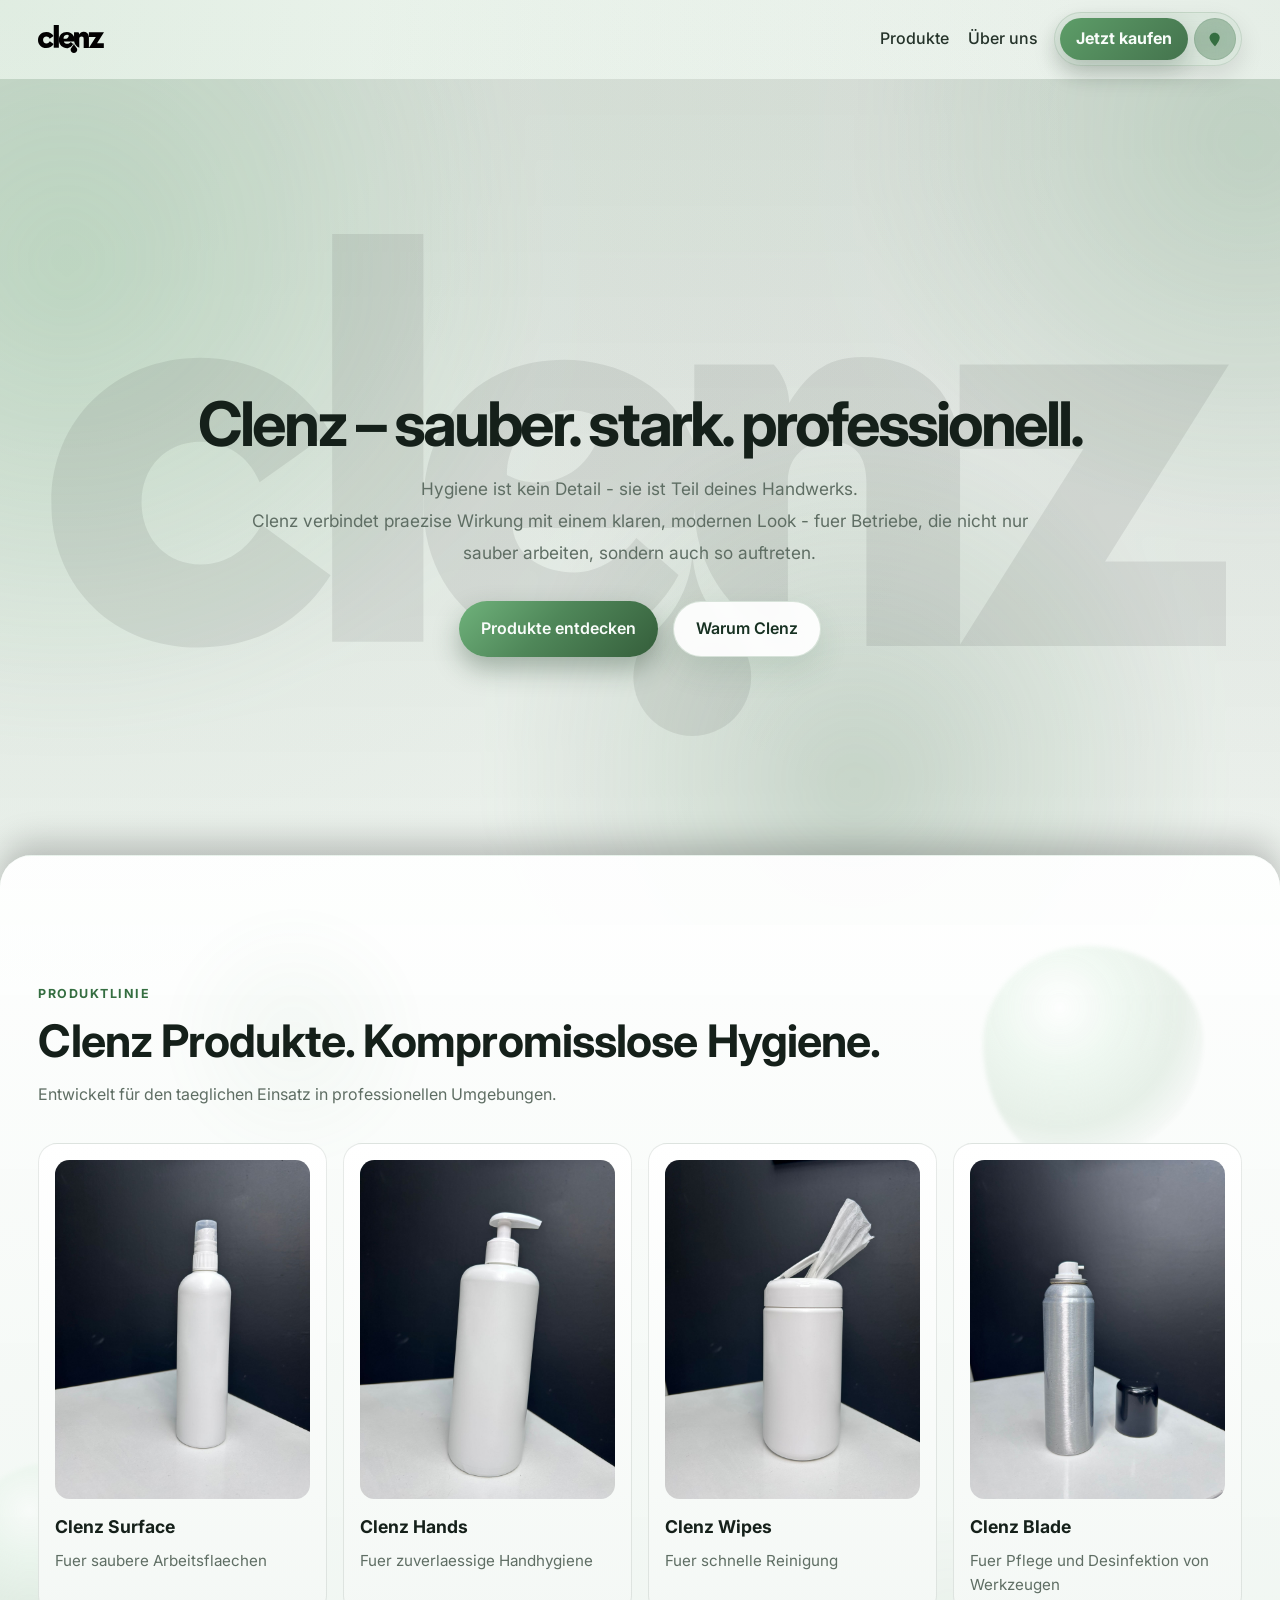
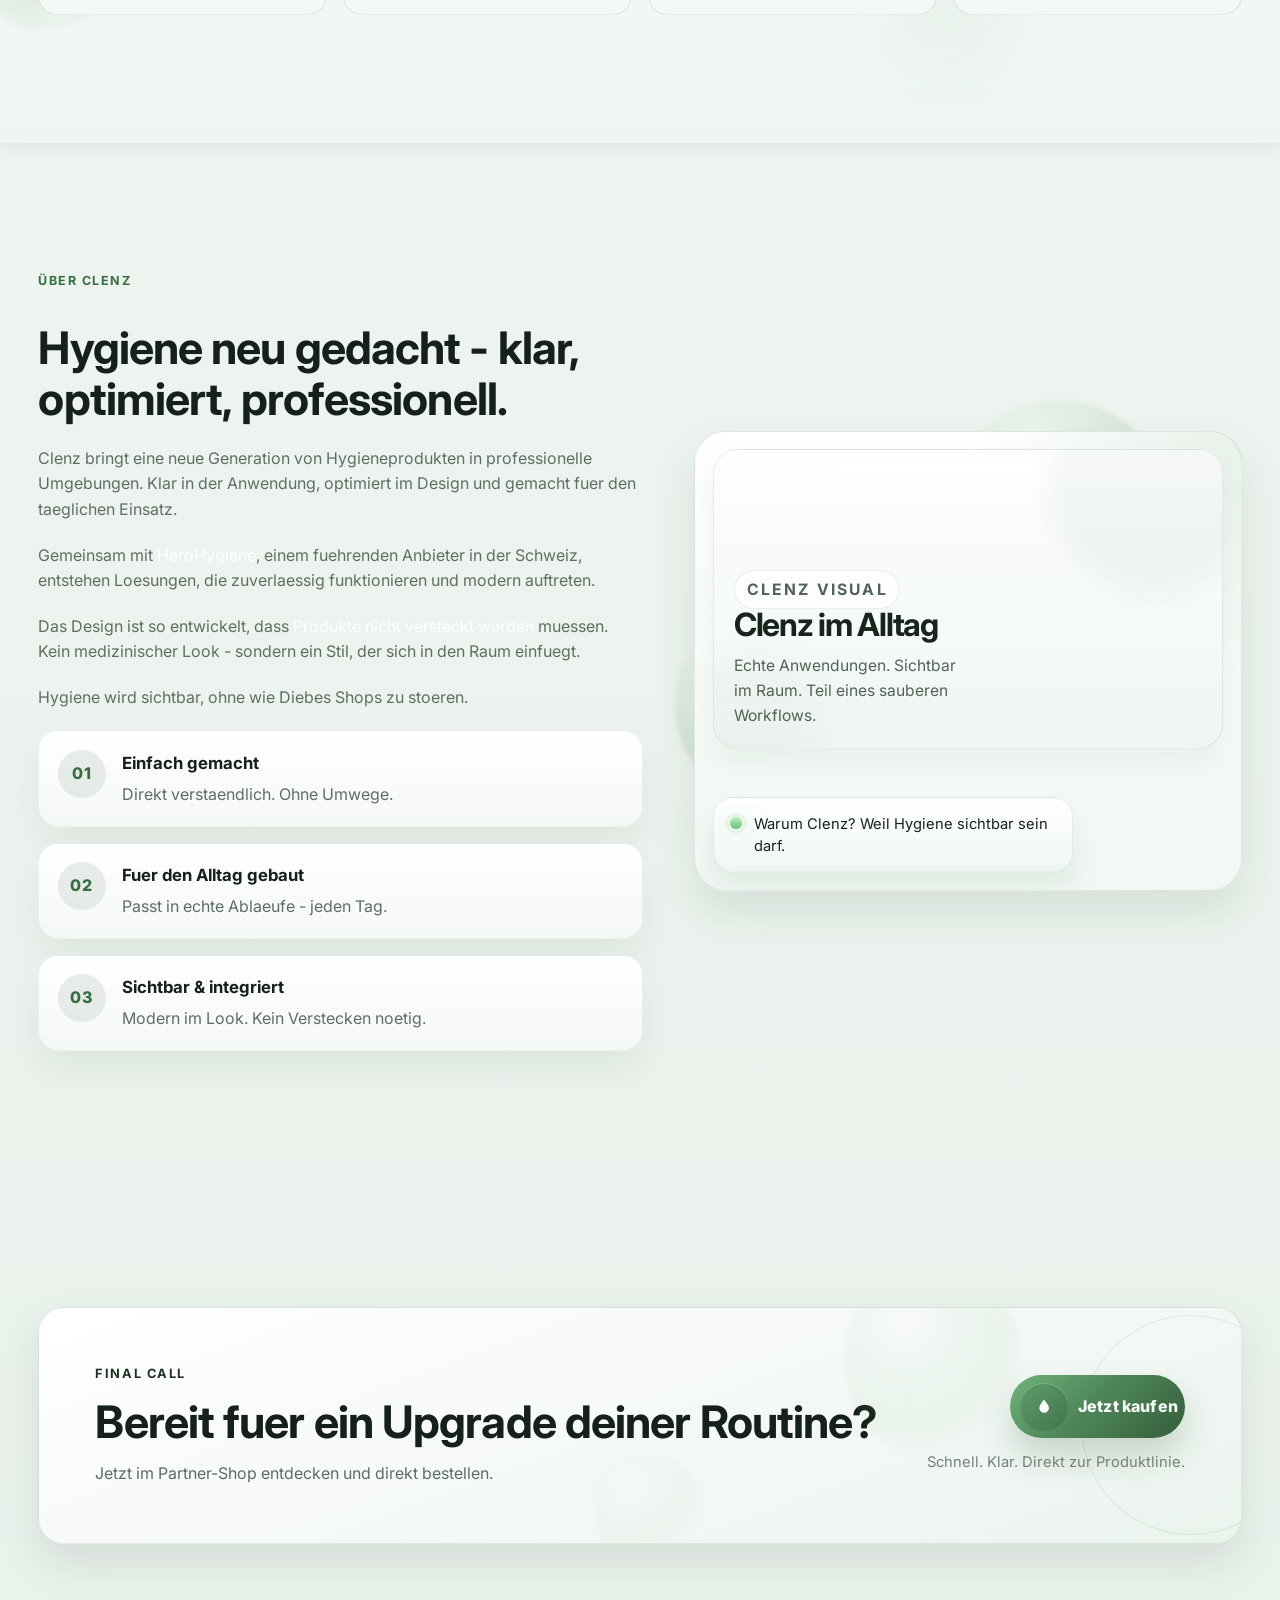
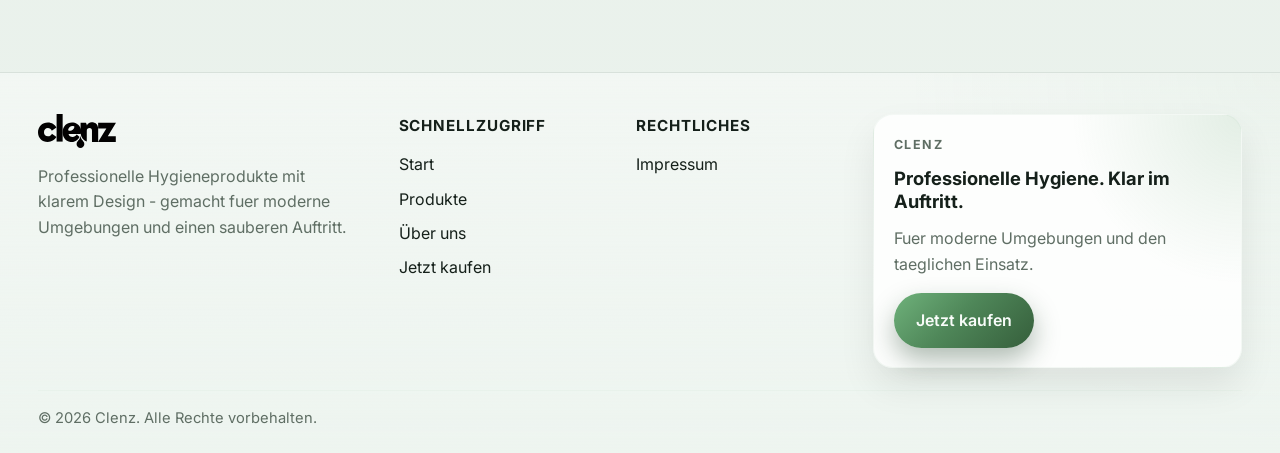
==== commit e3351aba: "new changes" ====
--- a/index.html
+++ b/index.html
@@ -46,10 +46,10 @@
           <nav class="nav" id="siteNav" aria-label="Hauptnavigation">
             <a href="#produkte">Produkte</a>
             <a href="#about">Über uns</a>
-            <a href="#cta" class="nav-mobile-cta">Jetzt kaufen</a>
+            <a href="https://www.heroshygiene.ch/" class="nav-mobile-cta" target="_blank" rel="noopener">Jetzt kaufen</a>
           </nav>
           <div class="header-utility">
-            <a href="#cta" class="header-buy-btn">Jetzt kaufen</a>
+            <a href="https://www.heroshygiene.ch/" class="header-buy-btn" target="_blank" rel="noopener">Jetzt kaufen</a>
             <button
               class="theme-toggle"
               id="themeToggle"
@@ -78,20 +78,15 @@
         </div>
         <div class="hero-grid container">
           <div class="hero-copy fade-in-up">
-            <span class="hero-kicker">Fuer Studios, Shops und moderne Routinen</span>
-            <h1>Clenz macht Hygiene <span>sichtbar modern</span></h1>
+            <h1>Clenz – sauber. stark. professionell.</h1>
             <p class="hero-text">
-              Clenz verbindet saubere Produkte mit einer klaren visuellen Sprache.
-              Reduziert im Look, praezise in der Wirkung und gemacht fuer einen Auftritt
-              zwischen Cleanliness, Premium-Branding und echtem Studio-Feeling.
+              Hygiene ist kein Detail - sie ist Teil deines Handwerks.<br />
+              Clenz verbindet praezise Wirkung mit einem klaren, modernen Look - fuer
+              Betriebe, die nicht nur sauber arbeiten, sondern auch so auftreten.
             </p>
             <div class="hero-actions">
               <a class="btn btn-primary" href="#produkte">Produkte entdecken</a>
               <a class="btn hero-secondary-btn" href="#about">Warum Clenz</a>
-            </div>
-            <div class="hero-callout fade-in-up">
-              <strong>Fuer Barbershops, Salons und Stores mit Anspruch.</strong>
-              <span>Minimal im Design. Stark im ersten Eindruck.</span>
             </div>
           </div>
         </div>
@@ -107,16 +102,10 @@
         <div class="container">
           <div class="section-head fade-in-up">
             <p class="eyebrow">Produktlinie</p>
-            <h2>Vier Produkte. Ein Premium-Anspruch.</h2>
+            <h2>Clenz Produkte. Kompromisslose Hygiene.</h2>
             <p class="section-lead">
-              Entwickelt fuer einen sauberen Auftritt im Studio, im Shop und in jeder
-              modernen Routine. Klar im Look, direkt in der Wirkung.
-            </p>
-            <div class="products-meta" aria-label="Clenz Produktvorteile">
-              <span>Sofort verstaendlich</span>
-              <span>Starker erster Eindruck</span>
-              <span>Clean Packaging</span>
-            </div>
+              Entwickelt für den taeglichen Einsatz in professionellen Umgebungen.
+            </p>
           </div>
 
           <div class="product-grid" id="productGrid" aria-live="polite"></div>
@@ -127,51 +116,50 @@
         <div class="container about-layout">
           <div class="about-copy fade-in-up">
             <p class="eyebrow">Über Clenz</p>
-            <h2>Saubere Produkte, klares Design und ein Auftritt, der Vertrauen schafft.</h2>
-            <p class="about-lead">
-              Clenz verbindet hygienische Essentials mit einem reduzierten, modernen
-              Markenbild. Der Fokus liegt auf Produkten, die im Alltag direkt
-              funktionieren und dabei hochwertig wirken.
+            <h2>Hygiene neu gedacht - klar, optimiert, professionell.</h2>
+            <p class="about-lead">
+              Clenz bringt eine neue Generation von Hygieneprodukten in professionelle
+              Umgebungen. Klar in der Anwendung, optimiert im Design und gemacht fuer
+              den taeglichen Einsatz.
+            </p>
+            <p class="about-lead">
+              Gemeinsam mit <span class="about-highlight">HeroHygiene</span>, einem fuehrenden Anbieter in der Schweiz,
+              entstehen Loesungen, die zuverlaessig funktionieren und modern
+              auftreten.
+            </p>
+            <p class="about-lead">
+              Das Design ist so entwickelt, dass <span class="about-highlight">Produkte nicht versteckt werden</span>
+              muessen. Kein medizinischer Look - sondern ein Stil, der sich in den
+              Raum einfuegt.
+            </p>
+            <p class="about-lead">
+              Hygiene wird sichtbar, ohne wie Diebes Shops zu stoeren.
             </p>
 
             <div class="about-points">
               <article class="about-point fade-in-up">
                 <span class="about-point-number">01</span>
                 <div>
-                  <h3>Direkt verstaendlich</h3>
-                  <p>Klare Produkte, klare Anwendung und ein Look, der sofort professionell wirkt.</p>
+                  <h3>Einfach gemacht</h3>
+                  <p>Direkt verstaendlich. Ohne Umwege.</p>
                 </div>
               </article>
               <article class="about-point fade-in-up">
                 <span class="about-point-number">02</span>
                 <div>
-                  <h3>Fuer den taeglichen Einsatz</h3>
-                  <p>Gemacht fuer Studios, Barbershops und Routinen, in denen Hygiene sichtbar sein soll.</p>
+                  <h3>Fuer den Alltag gebaut</h3>
+                  <p>Passt in echte Ablaeufe - jeden Tag.</p>
                 </div>
               </article>
               <article class="about-point fade-in-up">
                 <span class="about-point-number">03</span>
                 <div>
-                  <h3>Marke mit Wiedererkennung</h3>
-                  <p>Reduziertes Design, starke Formensprache und ein Auftritt, der modern und sauber bleibt.</p>
+                  <h3>Sichtbar &amp; integriert</h3>
+                  <p>Modern im Look. Kein Verstecken noetig.</p>
                 </div>
               </article>
             </div>
 
-            <div class="about-stats fade-in-up" aria-label="Clenz Vorteile">
-              <div class="about-stat">
-                <strong>4</strong>
-                <span>Kernprodukte fuer die Linie</span>
-              </div>
-              <div class="about-stat">
-                <strong>100%</strong>
-                <span>fokussiert auf sauberen Auftritt</span>
-              </div>
-              <div class="about-stat">
-                <strong>24/7</strong>
-                <span>einsetzbar in jeder Routine</span>
-              </div>
-            </div>
           </div>
 
           <div class="about-visual fade-in-up">
@@ -183,19 +171,17 @@
 
             <div class="about-frame">
               <div class="about-image-placeholder">
-                <p class="about-placeholder-label">Visual Placeholder</p>
-                <h3>Platz fuer Produktbild oder Brand-Shot</h3>
+                <p class="about-placeholder-label">Clenz Visual</p>
+                <h3>Clenz im Alltag</h3>
                 <p>
-                  Hier kann spaeter ein starkes Studiofoto, Packaging-Mockup oder
-                  eine Anwendungsszene eingesetzt werden.
+                  Echte Anwendungen. Sichtbar im Raum. Teil eines sauberen Workflows.
                 </p>
               </div>
 
               <div class="about-note">
                 <span class="about-note-dot"></span>
                 <p>
-                  Warum Clenz? Weil Hygiene, Design und Klarheit zusammen staerker
-                  wirken als nur ein Produktfoto.
+                  Warum Clenz? Weil Hygiene sichtbar sein darf.
                 </p>
               </div>
             </div>
@@ -216,7 +202,7 @@
             <p class="cta-text">Jetzt im Partner-Shop entdecken und direkt bestellen.</p>
           </div>
           <div class="cta-actions">
-            <a class="cta-button" href="https://example.com/shop" target="_blank" rel="noopener">
+            <a class="cta-button" href="https://www.heroshygiene.ch/" target="_blank" rel="noopener">
               <span class="cta-button-drop" aria-hidden="true">
                 <svg viewBox="0 0 24 24" role="presentation" focusable="false">
                   <path
@@ -236,7 +222,7 @@
       <div class="container footer-inner">
         <div class="footer-brand">
           <img class="brand-mark" src="img/logo.svg" alt="Clenz" />
-          <p>Premium Care, reduziert auf das Wesentliche und gemacht fuer einen modernen, sauberen Markenauftritt.</p>
+          <p>Professionelle Hygieneprodukte mit klarem Design - gemacht fuer moderne Umgebungen und einen sauberen Auftritt.</p>
         </div>
         <div class="footer-column">
           <h3>Schnellzugriff</h3>
@@ -244,24 +230,20 @@
             <a href="#hero">Start</a>
             <a href="#produkte">Produkte</a>
             <a href="#about">Über uns</a>
-            <a href="#cta">Jetzt kaufen</a>
+            <a href="https://www.heroshygiene.ch/" target="_blank" rel="noopener">Jetzt kaufen</a>
           </nav>
         </div>
         <div class="footer-column">
           <h3>Rechtliches</h3>
           <nav class="footer-nav" aria-label="Rechtliche Hinweise">
             <a href="impressum.html">Impressum</a>
-            <a href="datenschutz.html">Datenschutz</a>
           </nav>
         </div>
         <div class="footer-cta">
-          <p class="footer-cta-eyebrow">Bereit fuer Clenz</p>
-          <h3>Bring saubere Produkte in einen starken Auftritt.</h3>
-          <p>
-            Entdecke die Linie und fuehre Besucher direkt zu den Produkten oder zum
-            Kaufbereich.
-          </p>
-          <a class="btn btn-primary footer-cta-btn" href="#cta">Jetzt kaufen</a>
+          <p class="footer-cta-eyebrow">Clenz</p>
+          <h3>Professionelle Hygiene. Klar im Auftritt.</h3>
+          <p>Fuer moderne Umgebungen und den taeglichen Einsatz.</p>
+          <a class="btn btn-primary footer-cta-btn" href="https://www.heroshygiene.ch/" target="_blank" rel="noopener">Jetzt kaufen</a>
         </div>
       </div>
       <div class="container footer-bottom">
@@ -301,7 +283,7 @@
               <h3 id="modalTitle"></h3>
               <p id="modalDescription"></p>
               <p class="price" id="modalPrice"></p>
-              <a class="btn btn-primary modal-buy" id="modalBuy" href="https://example.com/shop" target="_blank" rel="noopener">
+              <a class="btn btn-primary modal-buy" id="modalBuy" href="https://www.heroshygiene.ch/" target="_blank" rel="noopener">
                 Jetzt kaufen
               </a>
             </div>
--- a/styles.css
+++ b/styles.css
@@ -42,8 +42,8 @@
   --cta-text: #f2f5f3;
   --cta-muted: #cad2ce;
   --cta-border: rgba(168, 204, 176, 0.1);
-  --cta-button-bg: rgba(248, 252, 249, 0.96);
-  --cta-button-text: #102017;
+  --cta-button-bg: linear-gradient(135deg, #6fb27b 0%, #4f8759 45%, #355e3b 100%);
+  --cta-button-text: #f7fbf8;
   --cta-button-shadow: 0 18px 38px rgba(7, 15, 10, 0.2);
   --cta-button-shadow-hover: 0 22px 44px rgba(7, 15, 10, 0.28);
   --cta-drop-bg: radial-gradient(circle at 35% 28%, rgba(255, 255, 255, 0.95), rgba(208, 232, 213, 0.7) 28%, rgba(77, 142, 86, 0.24) 54%, rgba(53, 94, 59, 0.03) 74%, transparent 75%);
@@ -98,7 +98,7 @@
   --cta-text: #142019;
   --cta-muted: #5d6d63;
   --cta-border: rgba(53, 110, 65, 0.14);
-  --cta-button-bg: linear-gradient(135deg, #183524 0%, #356e41 52%, #6aa875 100%);
+  --cta-button-bg: linear-gradient(135deg, #6fb27b 0%, #4f8759 45%, #355e3b 100%);
   --cta-button-text: #f7fbf8;
   --cta-button-shadow: 0 18px 34px rgba(32, 73, 43, 0.2);
   --cta-button-shadow-hover: 0 22px 42px rgba(32, 73, 43, 0.28);
@@ -191,18 +191,22 @@
   border: none;
   font-weight: 600;
   text-decoration: none;
-  transition: transform 240ms ease, box-shadow 240ms ease, background-color 240ms ease;
+  color: #f8fcf9;
+  background: linear-gradient(135deg, #6aa875 0%, #4f8759 48%, #355e3b 100%);
+  box-shadow: 0 10px 24px rgba(29, 63, 37, 0.28);
+  transition: transform 240ms ease, box-shadow 240ms ease, background 240ms ease, filter 240ms ease;
 }
 
 .btn-primary {
-  background: linear-gradient(135deg, #5d9d68 0%, #44734d 100%);
-  color: #f8fcf9;
-  box-shadow: 0 10px 24px rgba(29, 63, 37, 0.34);
-}
-
+  background: linear-gradient(135deg, #6fb27b 0%, #4f8759 45%, #355e3b 100%);
+  box-shadow: 0 12px 26px rgba(29, 63, 37, 0.34);
+}
+
+.btn:hover,
 .btn-primary:hover {
   transform: translateY(-2px);
   box-shadow: 0 14px 28px rgba(29, 63, 37, 0.42);
+  filter: saturate(1.05);
 }
 
 .site-header {
@@ -464,18 +468,12 @@
 }
 
 .hero-copy h1 {
-  max-width: 18ch;
+  max-width: none;
   margin-inline: auto;
-  font-size: clamp(3.2rem, 6.6vw, 6rem);
+  font-size: clamp(2.4rem, 4.8vw, 5.4rem);
   line-height: 0.96;
   letter-spacing: -0.05em;
-  text-wrap: balance;
-}
-
-.hero-copy h1 span {
-  display: inline-block;
-  color: color-mix(in srgb, var(--text) 70%, var(--brand-2) 30%);
-  text-shadow: 0 0 26px rgba(104, 177, 117, 0.16);
+  white-space: nowrap;
 }
 
 .hero-text {
@@ -769,6 +767,10 @@
   color: var(--muted);
 }
 
+.about-highlight {
+  color: rgba(255, 255, 255, 0.94);
+}
+
 .about-points {
   display: grid;
   gap: 1rem;
@@ -843,14 +845,14 @@
 
 .about-frame {
   position: relative;
-  min-height: 560px;
-  padding: 1.35rem;
+  min-height: 460px;
+  padding: 1.1rem;
   border-radius: 2rem;
   background:
-    var(--panel-bg-strong),
-    radial-gradient(circle at top right, rgba(77, 142, 86, 0.12), transparent 38%);
+    radial-gradient(circle at top right, rgba(77, 142, 86, 0.12), transparent 38%),
+    var(--panel-bg-strong);
   border: 1px solid rgba(53, 94, 59, 0.1);
-  box-shadow: 0 24px 60px rgba(17, 28, 20, 0.1);
+  box-shadow: 0 24px 56px rgba(17, 28, 20, 0.12);
   overflow: hidden;
 }
 
@@ -897,14 +899,17 @@
 .about-image-placeholder {
   position: relative;
   z-index: 1;
-  min-height: 390px;
-  padding: 1.6rem;
+  min-height: 300px;
+  padding: 1.25rem;
   display: flex;
   flex-direction: column;
   justify-content: flex-end;
   border-radius: 1.55rem;
   border: 1px dashed var(--about-placeholder-border);
-  background: var(--about-placeholder-bg);
+  background:
+    linear-gradient(180deg, rgba(20, 31, 24, 0.72), rgba(15, 24, 18, 0.92)),
+    var(--about-placeholder-bg);
+  box-shadow: inset 0 1px 0 rgba(255, 255, 255, 0.05);
   overflow: hidden;
 }
 
@@ -918,76 +923,143 @@
 }
 
 .about-image-placeholder::before {
-  width: 180px;
-  height: 180px;
-  top: -30px;
-  right: -24px;
+  width: 220px;
+  height: 220px;
+  top: -72px;
+  right: -44px;
+  opacity: 0.5;
+  filter: blur(8px);
 }
 
 .about-image-placeholder::after {
-  width: 96px;
-  height: 96px;
-  bottom: 20px;
-  left: -18px;
+  width: 136px;
+  height: 136px;
+  bottom: -34px;
+  left: -26px;
+  opacity: 0.28;
+  filter: blur(12px);
 }
 
 .about-placeholder-label {
   display: inline-flex;
   width: fit-content;
-  margin: 0 0 0.9rem;
-  padding: 0.45rem 0.75rem;
+  margin: 0 0 1.6rem;
+  padding: 0.38rem 0.72rem;
   border-radius: 999px;
-  background: rgba(53, 94, 59, 0.12);
-  color: var(--brand);
-  font-size: 0.78rem;
+  background: rgba(53, 94, 59, 0.16);
+  color: rgba(226, 236, 228, 0.88);
+  font-size: 0.72rem;
   font-weight: 700;
-  letter-spacing: 0.12em;
+  letter-spacing: 0.14em;
   text-transform: uppercase;
+  border: 1px solid rgba(145, 184, 151, 0.14);
+  backdrop-filter: blur(10px);
 }
 
 .about-image-placeholder h3 {
-  margin: 0 0 0.6rem;
-  font-size: clamp(1.6rem, 3vw, 2.2rem);
-  line-height: 1.05;
+  max-width: 10ch;
+  margin: 0 0 0.7rem;
+  font-size: clamp(1.5rem, 2.5vw, 2rem);
+  line-height: 1.02;
+  letter-spacing: -0.04em;
+  color: rgba(248, 250, 248, 0.96);
 }
 
 .about-image-placeholder p {
-  max-width: 28ch;
+  max-width: 24ch;
   margin: 0;
-  color: var(--muted);
+  font-size: 0.98rem;
+  line-height: 1.6;
+  color: rgba(219, 228, 221, 0.8);
 }
 
 .about-note {
   position: absolute;
-  right: 1.35rem;
-  bottom: 1.35rem;
+  left: 1.1rem;
+  right: 1.1rem;
+  bottom: 1.1rem;
   z-index: 1;
   display: flex;
   gap: 0.75rem;
   align-items: flex-start;
-  width: min(300px, calc(100% - 2.7rem));
-  padding: 1rem 1.05rem;
+  width: auto;
+  max-width: 360px;
+  padding: 0.9rem 1rem;
   border-radius: 1.2rem;
-  background: var(--about-note-bg);
+  background: linear-gradient(180deg, rgba(23, 36, 28, 0.92), rgba(16, 25, 20, 0.96));
   color: var(--about-note-text);
-  box-shadow: 0 18px 32px rgba(17, 28, 20, 0.24);
+  box-shadow: 0 16px 28px rgba(17, 28, 20, 0.2);
+  border: 1px solid rgba(255, 255, 255, 0.06);
   animation: aboutNoteFloat 6.8s ease-in-out infinite;
 }
 
 .about-note p {
   margin: 0;
-  font-size: 0.95rem;
+  font-size: 0.92rem;
+  line-height: 1.5;
   color: inherit;
 }
 
 .about-note-dot {
-  width: 0.8rem;
-  height: 0.8rem;
-  margin-top: 0.2rem;
+  width: 0.72rem;
+  height: 0.72rem;
+  margin-top: 0.28rem;
   border-radius: 999px;
-  background: linear-gradient(180deg, #7bd18a, #4d8e56);
-  box-shadow: 0 0 0 0.3rem rgba(123, 209, 138, 0.12);
+  background: linear-gradient(180deg, #b8f3c1, #6ebb79);
+  box-shadow:
+    0 0 22px rgba(155, 235, 167, 0.55),
+    0 0 0 0.28rem rgba(123, 209, 138, 0.12);
   flex: 0 0 auto;
+}
+
+html[data-theme="light"] .about-frame {
+  background:
+    radial-gradient(circle at top right, rgba(93, 157, 104, 0.14), transparent 36%),
+    linear-gradient(180deg, rgba(255, 255, 255, 0.96), rgba(242, 247, 243, 0.98));
+  border-color: rgba(53, 110, 65, 0.12);
+  box-shadow: 0 22px 44px rgba(30, 54, 36, 0.1);
+}
+
+html[data-theme="light"] .about-image-placeholder {
+  border-style: solid;
+  border-color: rgba(53, 110, 65, 0.12);
+  background:
+    linear-gradient(180deg, rgba(255, 255, 255, 0.88), rgba(240, 246, 242, 0.96)),
+    var(--about-placeholder-bg);
+  box-shadow:
+    inset 0 1px 0 rgba(255, 255, 255, 0.7),
+    0 14px 30px rgba(53, 110, 65, 0.08);
+}
+
+html[data-theme="light"] .about-image-placeholder::before {
+  opacity: 0.62;
+  filter: blur(10px);
+}
+
+html[data-theme="light"] .about-image-placeholder::after {
+  opacity: 0.34;
+  filter: blur(14px);
+}
+
+html[data-theme="light"] .about-placeholder-label {
+  background: rgba(255, 255, 255, 0.72);
+  color: #356e41;
+  border-color: rgba(53, 110, 65, 0.1);
+}
+
+html[data-theme="light"] .about-image-placeholder h3 {
+  color: #16241b;
+}
+
+html[data-theme="light"] .about-image-placeholder p {
+  color: #516257;
+}
+
+html[data-theme="light"] .about-note {
+  background: linear-gradient(180deg, rgba(255, 255, 255, 0.96), rgba(239, 246, 241, 0.98));
+  color: #16241b;
+  border-color: rgba(53, 110, 65, 0.1);
+  box-shadow: 0 14px 28px rgba(53, 110, 65, 0.1);
 }
 
 @keyframes aboutDropFloat {
@@ -1650,7 +1722,7 @@
   }
 
   .hero-copy h1 {
-    max-width: 16ch;
+    max-width: none;
   }
 
   .hero-brand-watermark {
@@ -1681,7 +1753,7 @@
   }
 
   .about-frame {
-    min-height: 500px;
+    min-height: 420px;
   }
 
   .footer-inner {
@@ -1713,7 +1785,8 @@
   }
 
   .hero-copy h1 {
-    max-width: 15ch;
+    max-width: none;
+    font-size: clamp(2rem, 5vw, 3.2rem);
   }
 
   .about-point {
@@ -1765,7 +1838,7 @@
   }
 
   .brand-mark {
-    height: 40px;
+    height: 46px;
     width: auto;
   }
 
@@ -1856,27 +1929,55 @@
 
   .hero {
     align-items: flex-start;
-    padding-top: 7.25rem;
+    min-height: auto;
+    padding: 7.4rem 0 7.2rem;
+  }
+
+  .hero-grid {
+    width: min(100%, 94vw);
+  }
+
+  .hero-copy {
+    max-width: 40rem;
+    margin-inline: auto;
+    text-align: center;
   }
 
   .hero-brand-watermark {
-    width: min(138vw, 980px);
-    top: 38%;
-    opacity: 0.09;
+    width: min(160vw, 980px);
+    top: 34%;
+    left: 50%;
+    opacity: 0.06;
   }
 
   .hero-copy h1 {
-    max-width: none;
-    font-size: clamp(2.6rem, 13vw, 4rem);
-  }
-
-  .hero-kicker {
-    margin-bottom: 0.75rem;
+    max-width: 15ch;
+    margin-inline: auto;
+    font-size: clamp(2rem, 9vw, 2.9rem);
+    line-height: 1;
+    letter-spacing: -0.05em;
+    white-space: normal;
+    text-wrap: balance;
+  }
+
+  .hero-text {
+    max-width: 40ch;
+    margin: 1.15rem auto 0;
+    font-size: 1rem;
+    line-height: 1.68;
   }
 
   .hero-actions {
     flex-direction: column;
     align-items: stretch;
+    gap: 0.75rem;
+    margin-top: 1.9rem;
+  }
+
+  .hero-actions .btn {
+    min-height: 3.35rem;
+    width: 100%;
+    justify-content: center;
   }
 
   .hero-callout {
@@ -1927,12 +2028,12 @@
   }
 
   .about-frame {
-    min-height: 460px;
+    min-height: 380px;
     padding: 1rem;
   }
 
   .about-image-placeholder {
-    min-height: 320px;
+    min-height: 250px;
     padding: 1.2rem;
   }
 
@@ -1948,11 +2049,12 @@
   }
 
   .products {
-    margin-top: -40px;
+    margin-top: -8px;
+    padding-top: 1rem;
   }
 
   .section-head {
-    margin-bottom: 1.5rem;
+    margin-bottom: 1.7rem;
   }
 
   .cta-box {
@@ -2075,20 +2177,37 @@
 
 @media (max-width: 520px) {
   .hero {
-    padding-top: 6.6rem;
+    padding: 6.3rem 0 6.6rem;
   }
 
   .hero-brand-watermark {
-    width: min(165vw, 900px);
-    top: 35%;
+    width: min(188vw, 880px);
+    top: 30%;
+    left: 50%;
   }
 
   .hero-copy h1 {
-    font-size: clamp(2.3rem, 12vw, 3.3rem);
+    max-width: 14ch;
+    font-size: clamp(1.8rem, 10vw, 2.35rem);
+  }
+
+  .hero-text {
+    max-width: 36ch;
+    font-size: 0.95rem;
+    line-height: 1.64;
+  }
+
+  .hero-text br {
+    display: none;
+  }
+
+  .hero-actions .btn {
+    min-height: 3.15rem;
+    font-size: 0.95rem;
   }
 
   .about-frame {
-    min-height: 420px;
+    min-height: 340px;
   }
 
   .products-drop-one {
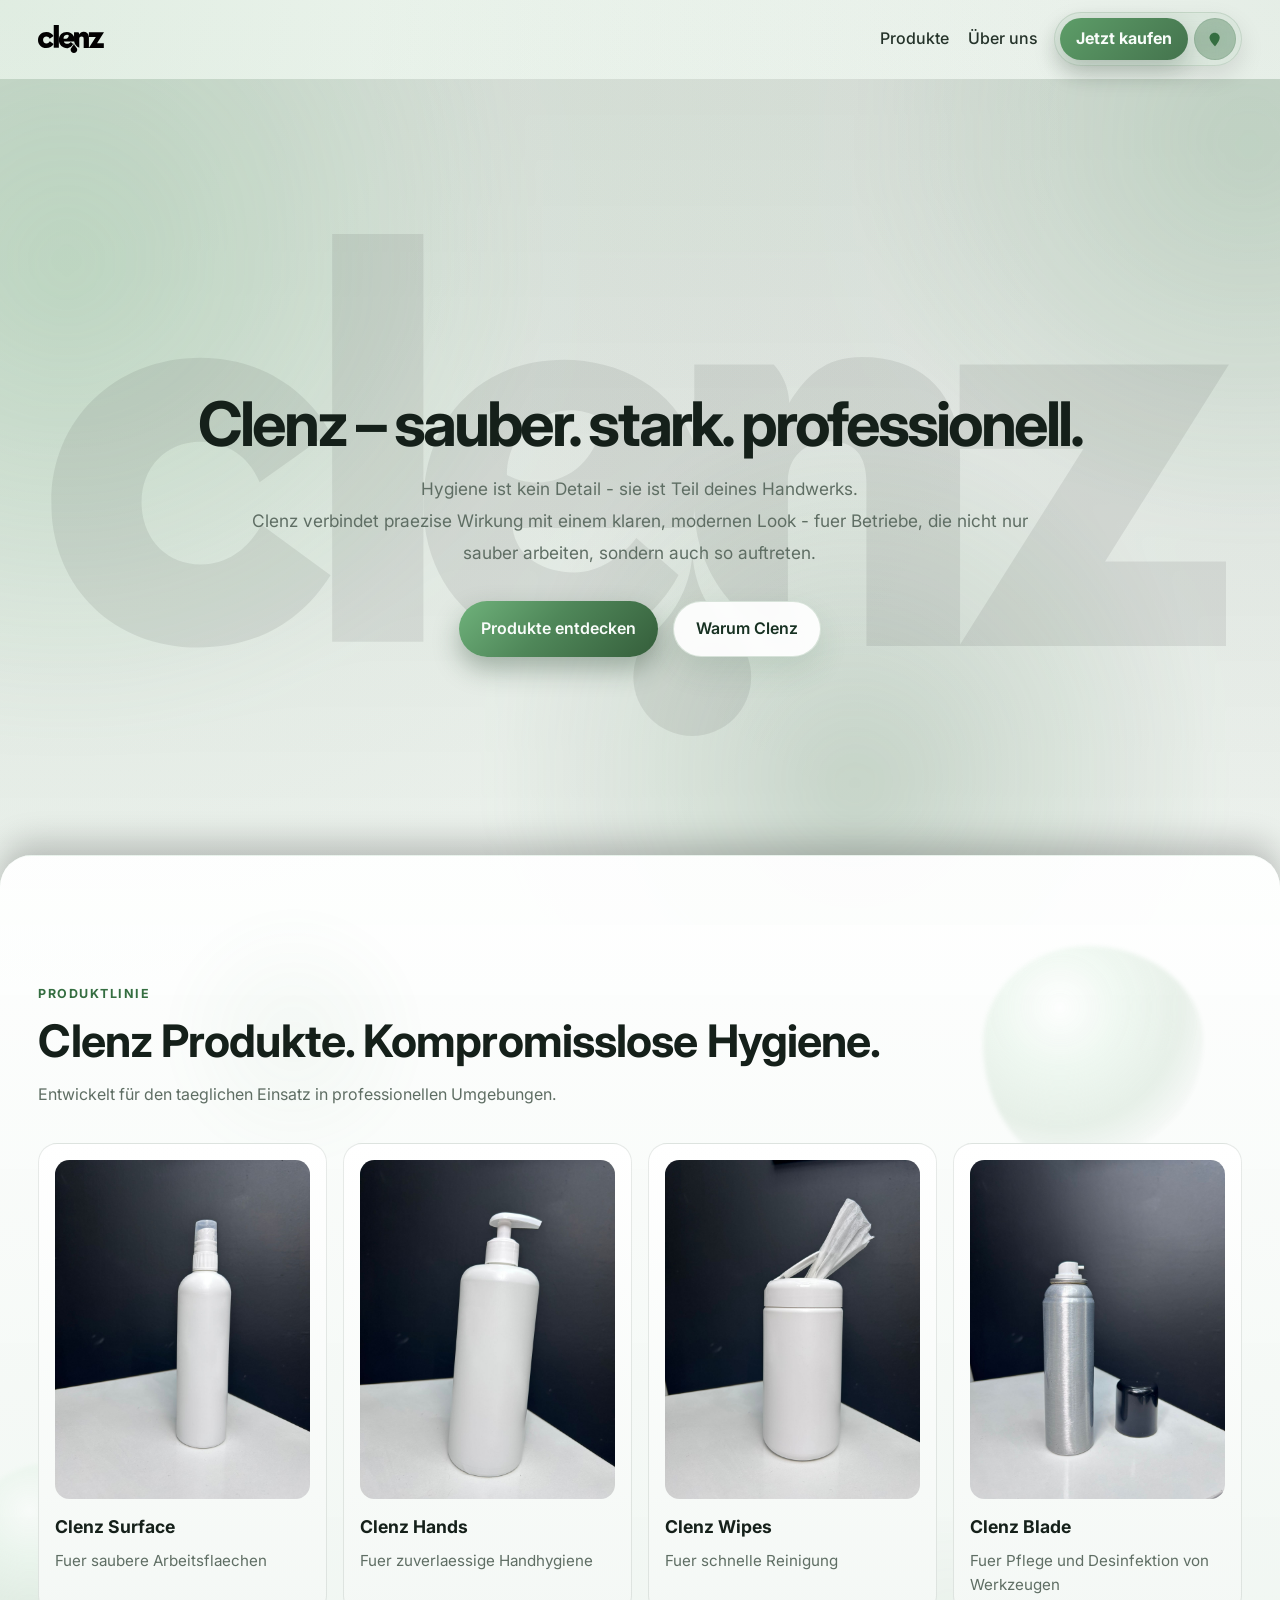
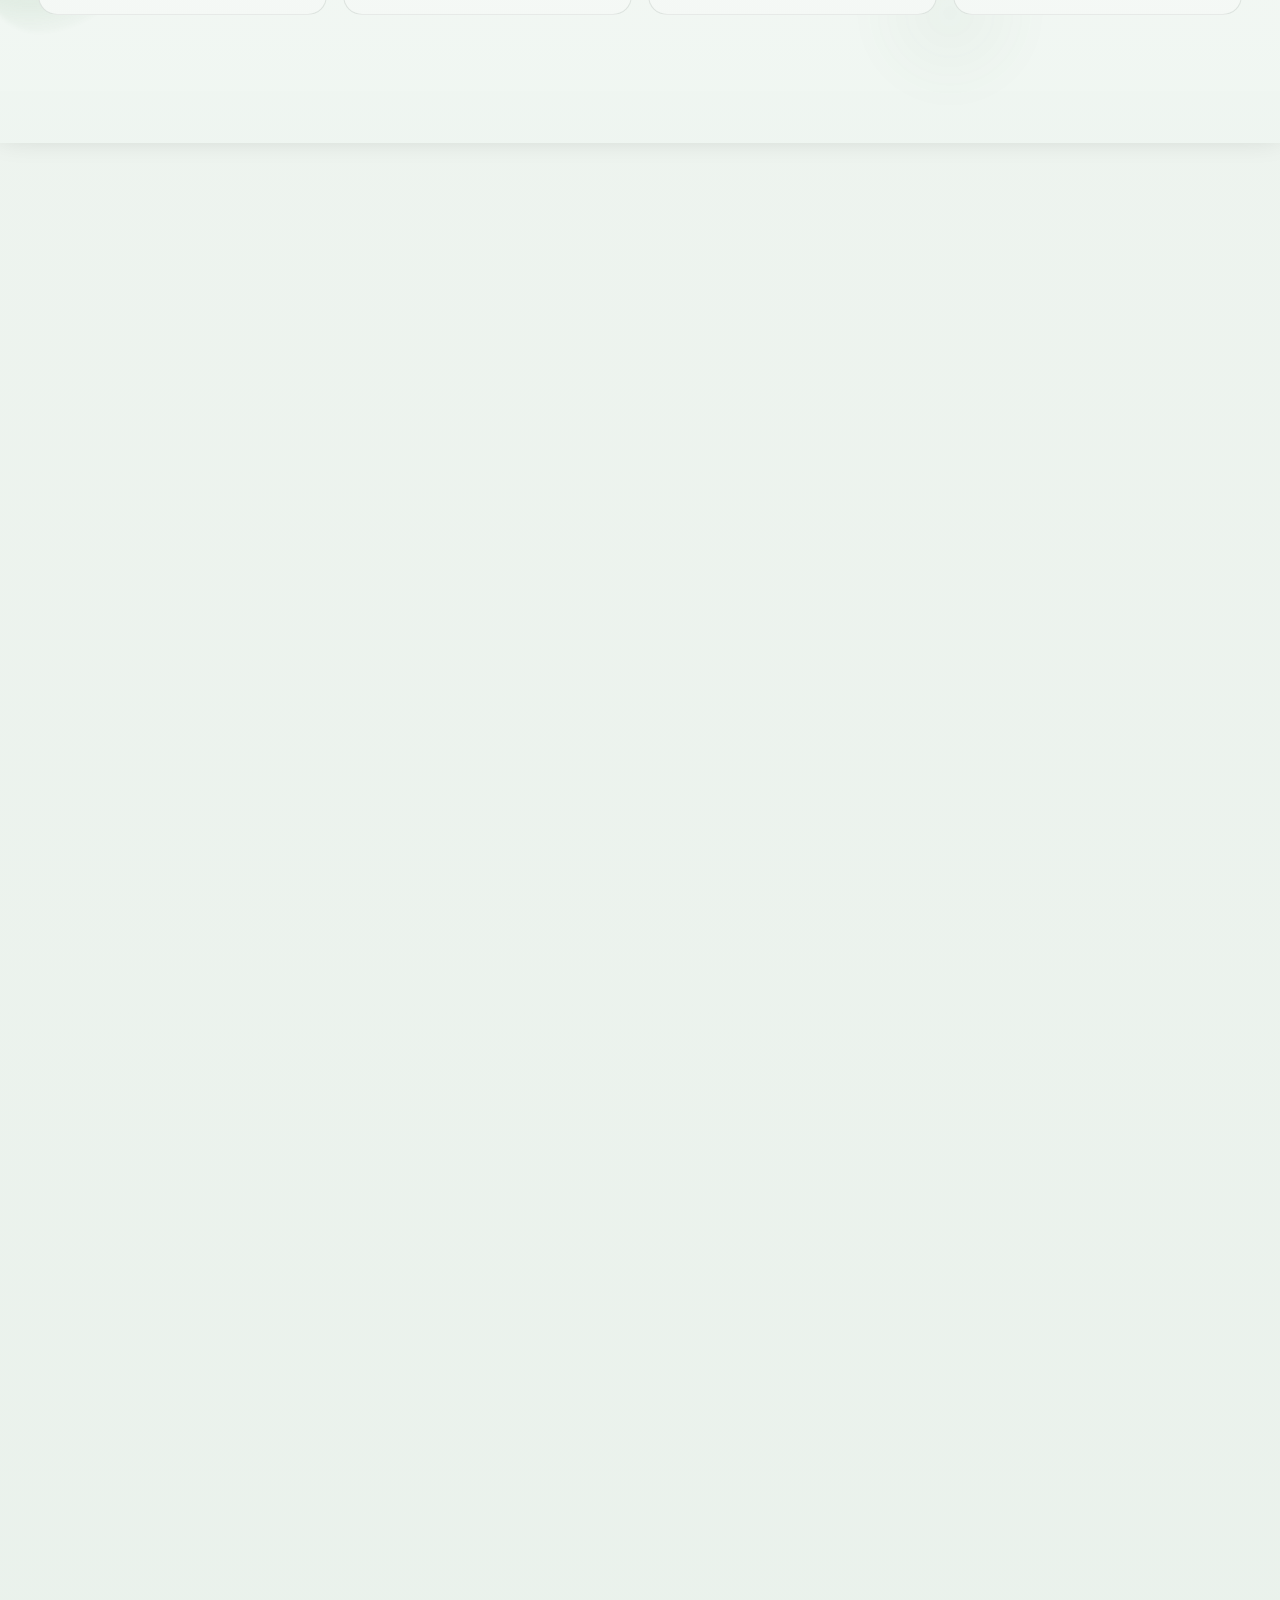
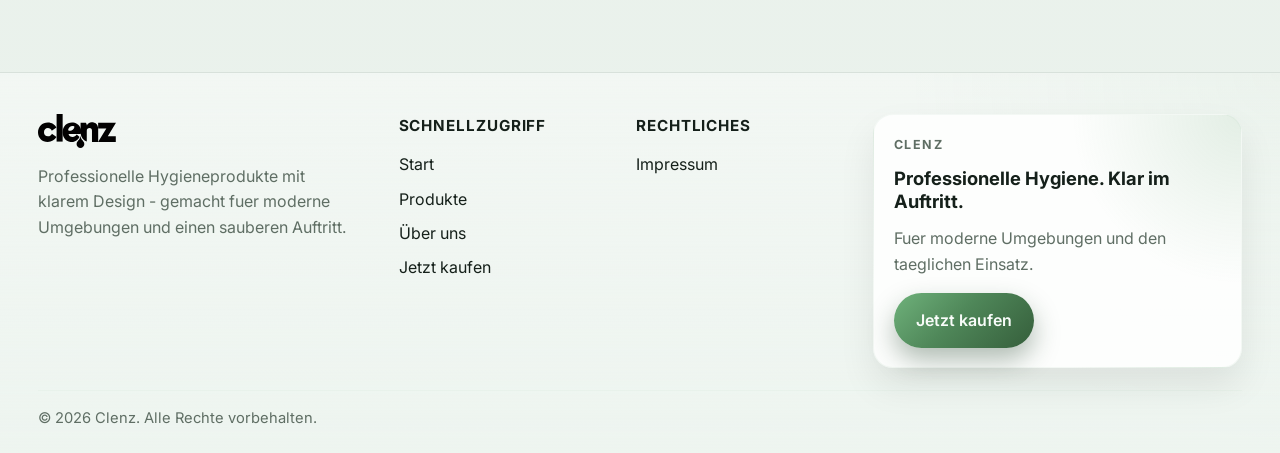
==== commit c8218a19: "new changes" ====
--- a/index.html
+++ b/index.html
@@ -7,7 +7,7 @@
       name="description"
       content="Clenz - Premium One-Page-Produktwebseite mit modernen Pflegeprodukten."
     />
-    <title>Clenz | Premium Care</title>
+    <title>Clenz</title>
     <script>
       (() => {
         const storedTheme = localStorage.getItem("clenz-theme");
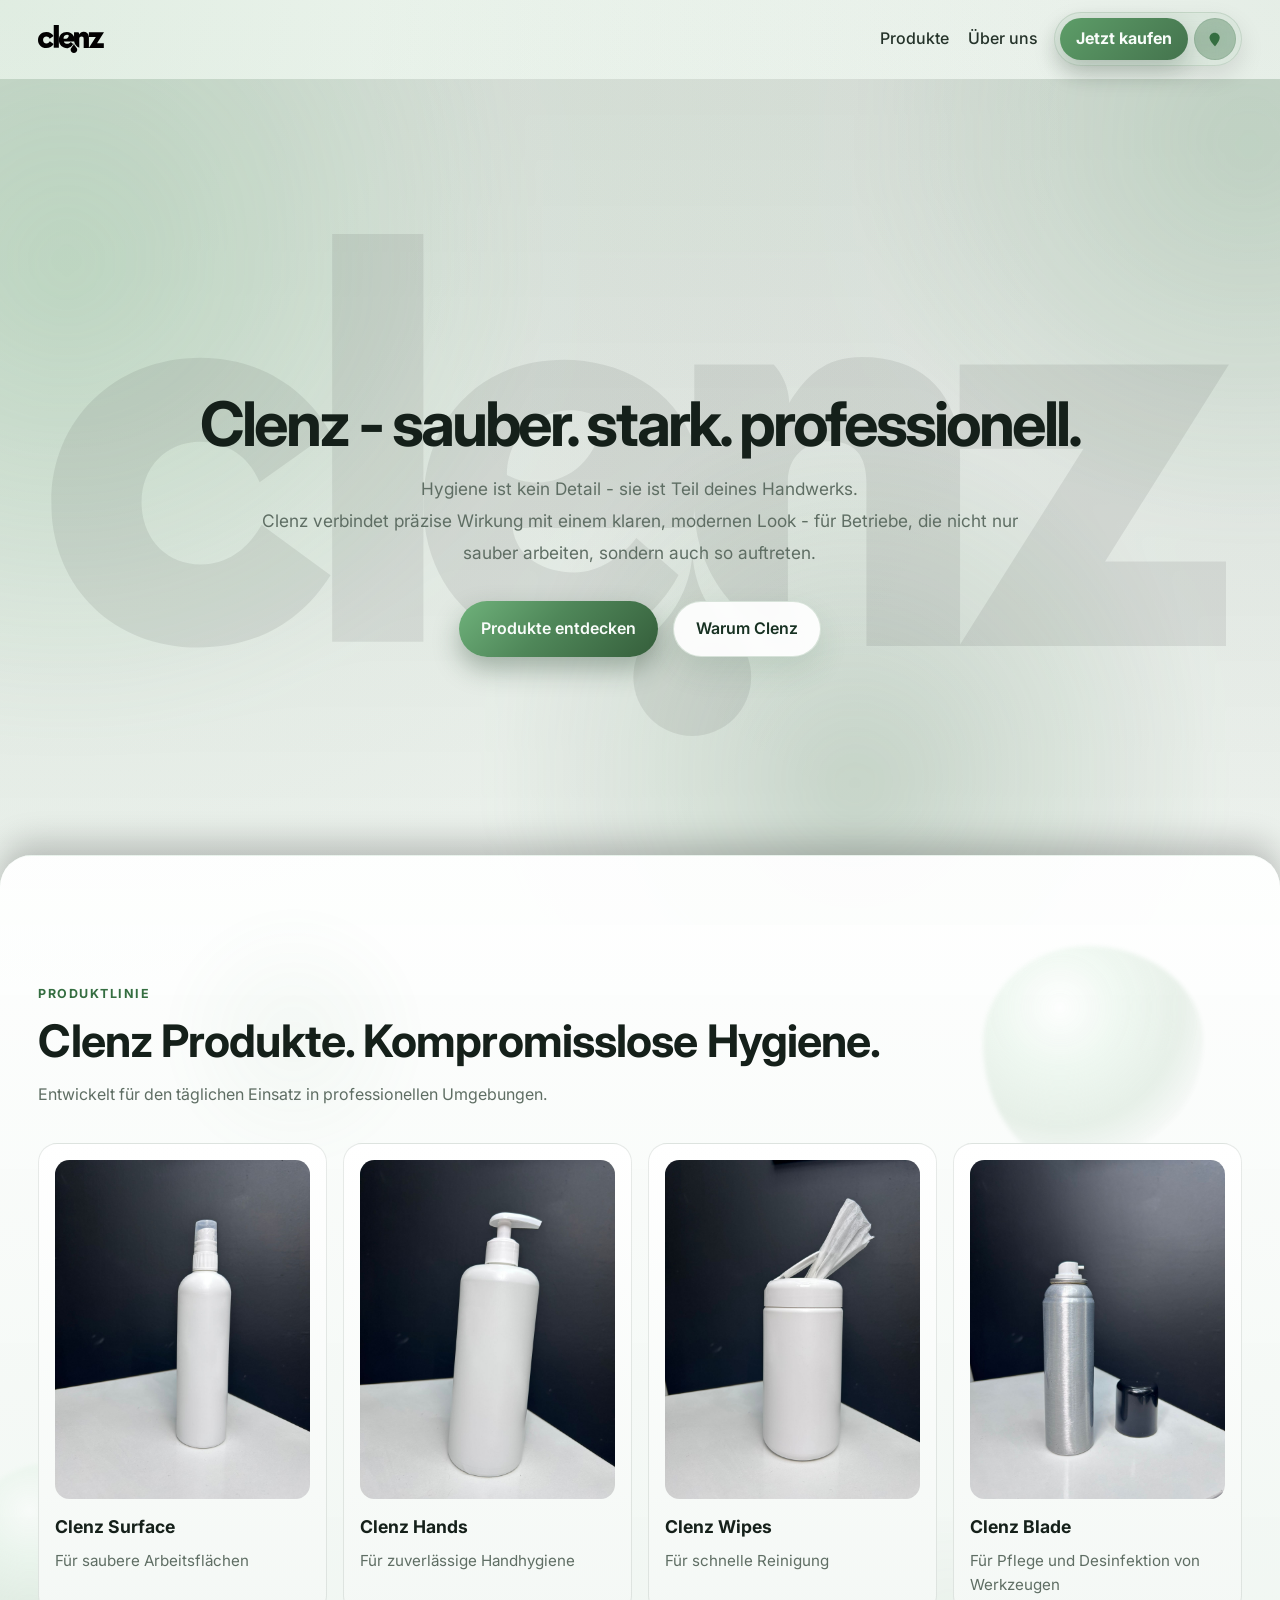
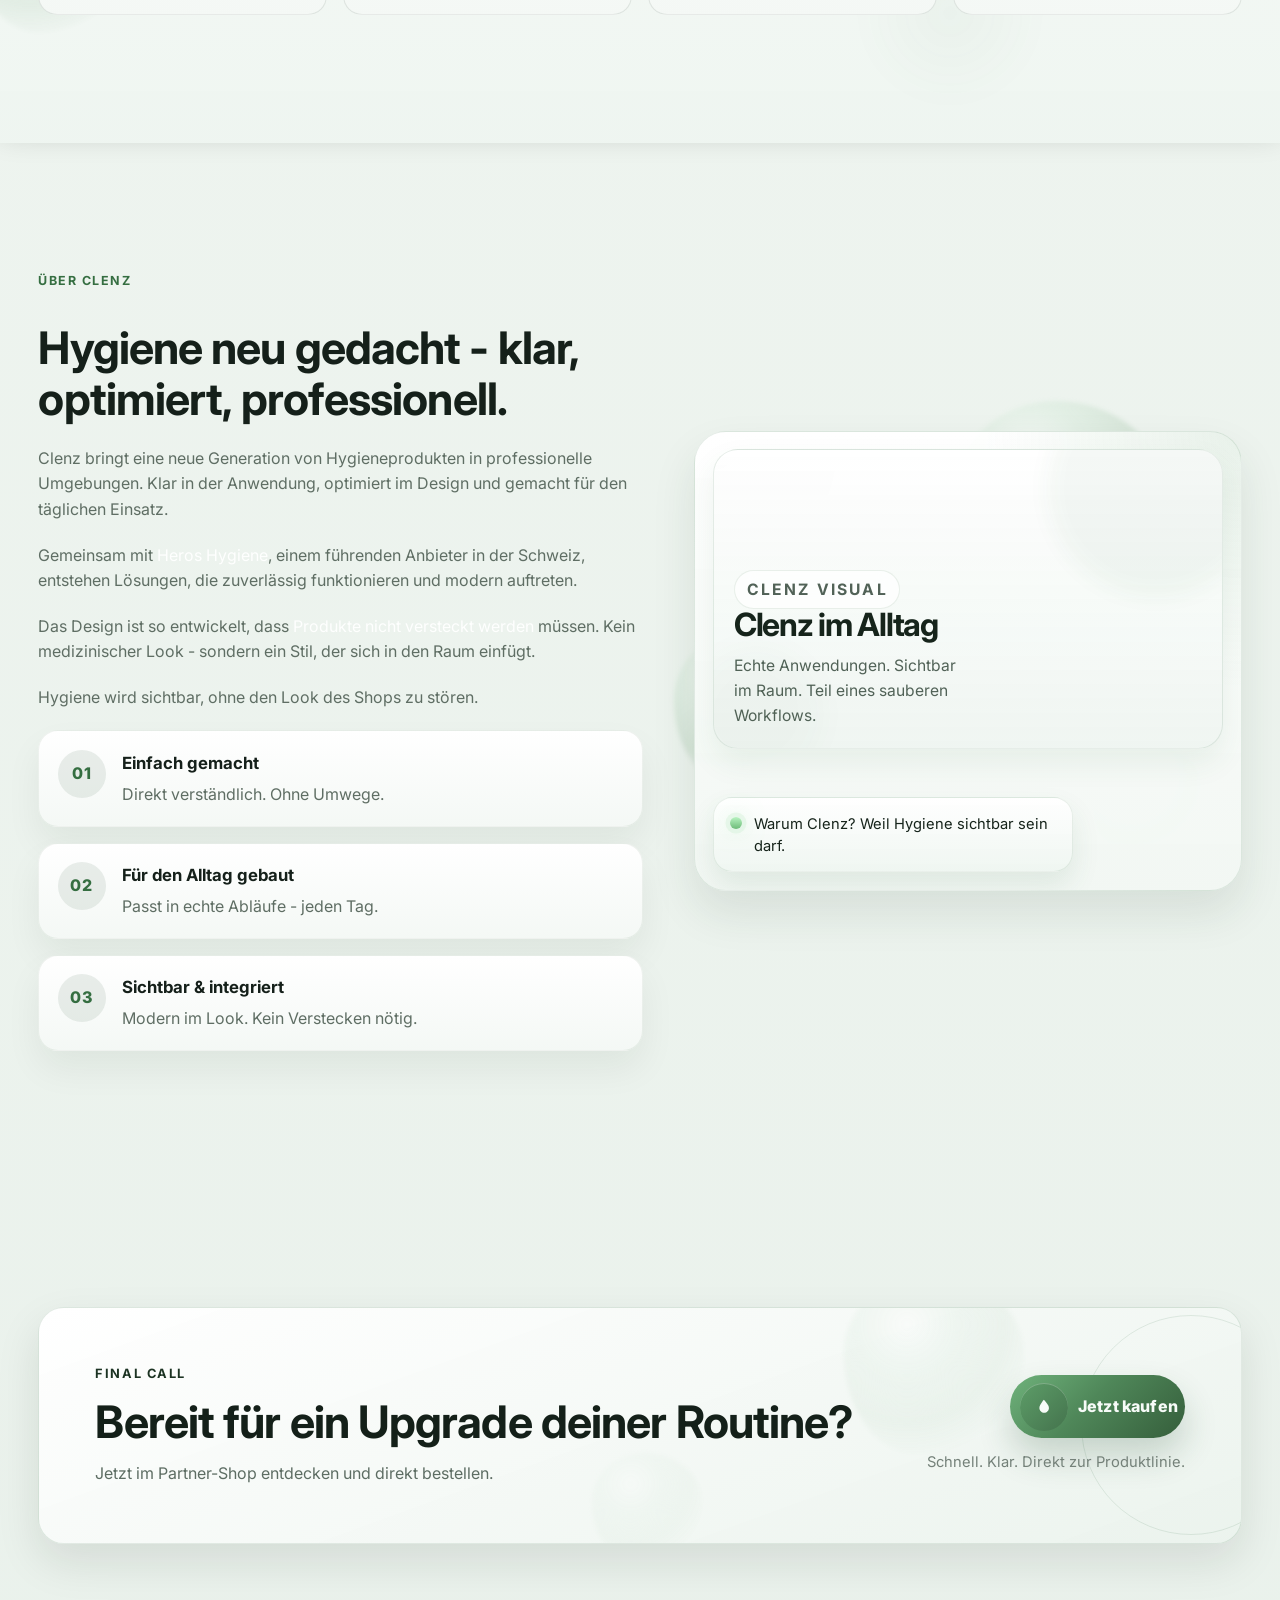
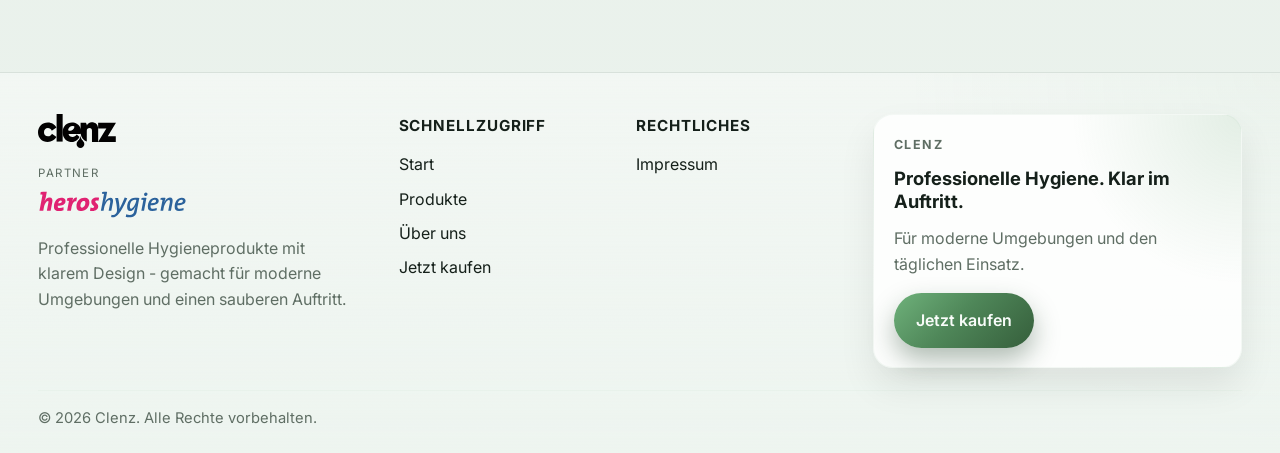
==== commit ee284bd5: "new changes" ====
--- a/index.html
+++ b/index.html
@@ -8,6 +8,7 @@
       content="Clenz - Premium One-Page-Produktwebseite mit modernen Pflegeprodukten."
     />
     <title>Clenz</title>
+    <link rel="icon" href="img/favicon.png" type="image/png" />
     <script>
       (() => {
         const storedTheme = localStorage.getItem("clenz-theme");
@@ -35,7 +36,7 @@
             class="menu-toggle"
             id="menuToggle"
             type="button"
-            aria-label="Menue oeffnen"
+            aria-label="Menü öffnen"
             aria-expanded="false"
             aria-controls="siteNav"
           >
@@ -78,10 +79,10 @@
         </div>
         <div class="hero-grid container">
           <div class="hero-copy fade-in-up">
-            <h1>Clenz – sauber. stark. professionell.</h1>
+            <h1>Clenz - sauber. stark. professionell.</h1>
             <p class="hero-text">
               Hygiene ist kein Detail - sie ist Teil deines Handwerks.<br />
-              Clenz verbindet praezise Wirkung mit einem klaren, modernen Look - fuer
+              Clenz verbindet präzise Wirkung mit einem klaren, modernen Look - für
               Betriebe, die nicht nur sauber arbeiten, sondern auch so auftreten.
             </p>
             <div class="hero-actions">
@@ -104,7 +105,7 @@
             <p class="eyebrow">Produktlinie</p>
             <h2>Clenz Produkte. Kompromisslose Hygiene.</h2>
             <p class="section-lead">
-              Entwickelt für den taeglichen Einsatz in professionellen Umgebungen.
+              Entwickelt für den täglichen Einsatz in professionellen Umgebungen.
             </p>
           </div>
 
@@ -119,21 +120,21 @@
             <h2>Hygiene neu gedacht - klar, optimiert, professionell.</h2>
             <p class="about-lead">
               Clenz bringt eine neue Generation von Hygieneprodukten in professionelle
-              Umgebungen. Klar in der Anwendung, optimiert im Design und gemacht fuer
-              den taeglichen Einsatz.
+              Umgebungen. Klar in der Anwendung, optimiert im Design und gemacht für
+              den täglichen Einsatz.
             </p>
             <p class="about-lead">
-              Gemeinsam mit <span class="about-highlight">HeroHygiene</span>, einem fuehrenden Anbieter in der Schweiz,
-              entstehen Loesungen, die zuverlaessig funktionieren und modern
+              Gemeinsam mit <span class="about-highlight">Heros Hygiene</span>, einem führenden Anbieter in der Schweiz,
+              entstehen Lösungen, die zuverlässig funktionieren und modern
               auftreten.
             </p>
             <p class="about-lead">
               Das Design ist so entwickelt, dass <span class="about-highlight">Produkte nicht versteckt werden</span>
-              muessen. Kein medizinischer Look - sondern ein Stil, der sich in den
-              Raum einfuegt.
+              müssen. Kein medizinischer Look - sondern ein Stil, der sich in den
+              Raum einfügt.
             </p>
             <p class="about-lead">
-              Hygiene wird sichtbar, ohne wie Diebes Shops zu stoeren.
+              Hygiene wird sichtbar, ohne den Look des Shops zu stören.
             </p>
 
             <div class="about-points">
@@ -141,25 +142,24 @@
                 <span class="about-point-number">01</span>
                 <div>
                   <h3>Einfach gemacht</h3>
-                  <p>Direkt verstaendlich. Ohne Umwege.</p>
+                  <p>Direkt verständlich. Ohne Umwege.</p>
                 </div>
               </article>
               <article class="about-point fade-in-up">
                 <span class="about-point-number">02</span>
                 <div>
-                  <h3>Fuer den Alltag gebaut</h3>
-                  <p>Passt in echte Ablaeufe - jeden Tag.</p>
+                  <h3>Für den Alltag gebaut</h3>
+                  <p>Passt in echte Abläufe - jeden Tag.</p>
                 </div>
               </article>
               <article class="about-point fade-in-up">
                 <span class="about-point-number">03</span>
                 <div>
                   <h3>Sichtbar &amp; integriert</h3>
-                  <p>Modern im Look. Kein Verstecken noetig.</p>
+                  <p>Modern im Look. Kein Verstecken nötig.</p>
                 </div>
               </article>
             </div>
-
           </div>
 
           <div class="about-visual fade-in-up">
@@ -198,7 +198,7 @@
           </div>
           <div class="cta-copy">
             <p class="cta-eyebrow">Final Call</p>
-            <h2>Bereit fuer ein Upgrade deiner Routine?</h2>
+            <h2>Bereit für ein Upgrade deiner Routine?</h2>
             <p class="cta-text">Jetzt im Partner-Shop entdecken und direkt bestellen.</p>
           </div>
           <div class="cta-actions">
@@ -222,7 +222,13 @@
       <div class="container footer-inner">
         <div class="footer-brand">
           <img class="brand-mark" src="img/logo.svg" alt="Clenz" />
-          <p>Professionelle Hygieneprodukte mit klarem Design - gemacht fuer moderne Umgebungen und einen sauberen Auftritt.</p>
+          <div class="footer-partner" aria-label="Partner Marke">
+            <span class="footer-partner-label">Partner</span>
+            <a href="https://www.heroshygiene.ch/" target="_blank" rel="noopener" aria-label="Heros Hygiene Website öffnen">
+              <img class="footer-partner-logo" src="img/heros_hygiene_logo.svg" alt="Heros Hygiene" />
+            </a>
+          </div>
+          <p>Professionelle Hygieneprodukte mit klarem Design - gemacht für moderne Umgebungen und einen sauberen Auftritt.</p>
         </div>
         <div class="footer-column">
           <h3>Schnellzugriff</h3>
@@ -242,7 +248,7 @@
         <div class="footer-cta">
           <p class="footer-cta-eyebrow">Clenz</p>
           <h3>Professionelle Hygiene. Klar im Auftritt.</h3>
-          <p>Fuer moderne Umgebungen und den taeglichen Einsatz.</p>
+          <p>Für moderne Umgebungen und den täglichen Einsatz.</p>
           <a class="btn btn-primary footer-cta-btn" href="https://www.heroshygiene.ch/" target="_blank" rel="noopener">Jetzt kaufen</a>
         </div>
       </div>
@@ -260,7 +266,7 @@
           <span class="modal-drop modal-drop-three"></span>
         </div>
         <div class="modal-scroll">
-          <button class="modal-close" type="button" aria-label="Popup schliessen" data-close-modal>
+          <button class="modal-close" type="button" aria-label="Popup schließen" data-close-modal>
             &times;
           </button>
           <div class="modal-grid">
@@ -272,7 +278,7 @@
                 <div class="modal-main-frame">
                   <img class="modal-main-image" id="modalMainImage" src="" alt="" />
                 </div>
-                <button class="modal-nav modal-nav-next" type="button" id="modalNext" aria-label="Naechstes Bild">
+                <button class="modal-nav modal-nav-next" type="button" id="modalNext" aria-label="Nächstes Bild">
                   &#8250;
                 </button>
               </div>
--- a/styles.css
+++ b/styles.css
@@ -1248,6 +1248,25 @@
   max-width: 32ch;
 }
 
+.footer-partner {
+  display: grid;
+  gap: 0.45rem;
+  align-items: start;
+}
+
+.footer-partner-label {
+  font-size: 0.72rem;
+  letter-spacing: 0.12em;
+  text-transform: uppercase;
+  color: var(--muted);
+}
+
+.footer-partner-logo {
+  height: 1.9rem;
+  width: auto;
+  opacity: 0.86;
+}
+
 .footer-column {
   display: grid;
   gap: 0.85rem;
@@ -2256,6 +2275,10 @@
     height: 1.8rem;
   }
 
+  .footer-partner-logo {
+    height: 1.6rem;
+  }
+
   .about-points {
     gap: 0.75rem;
   }
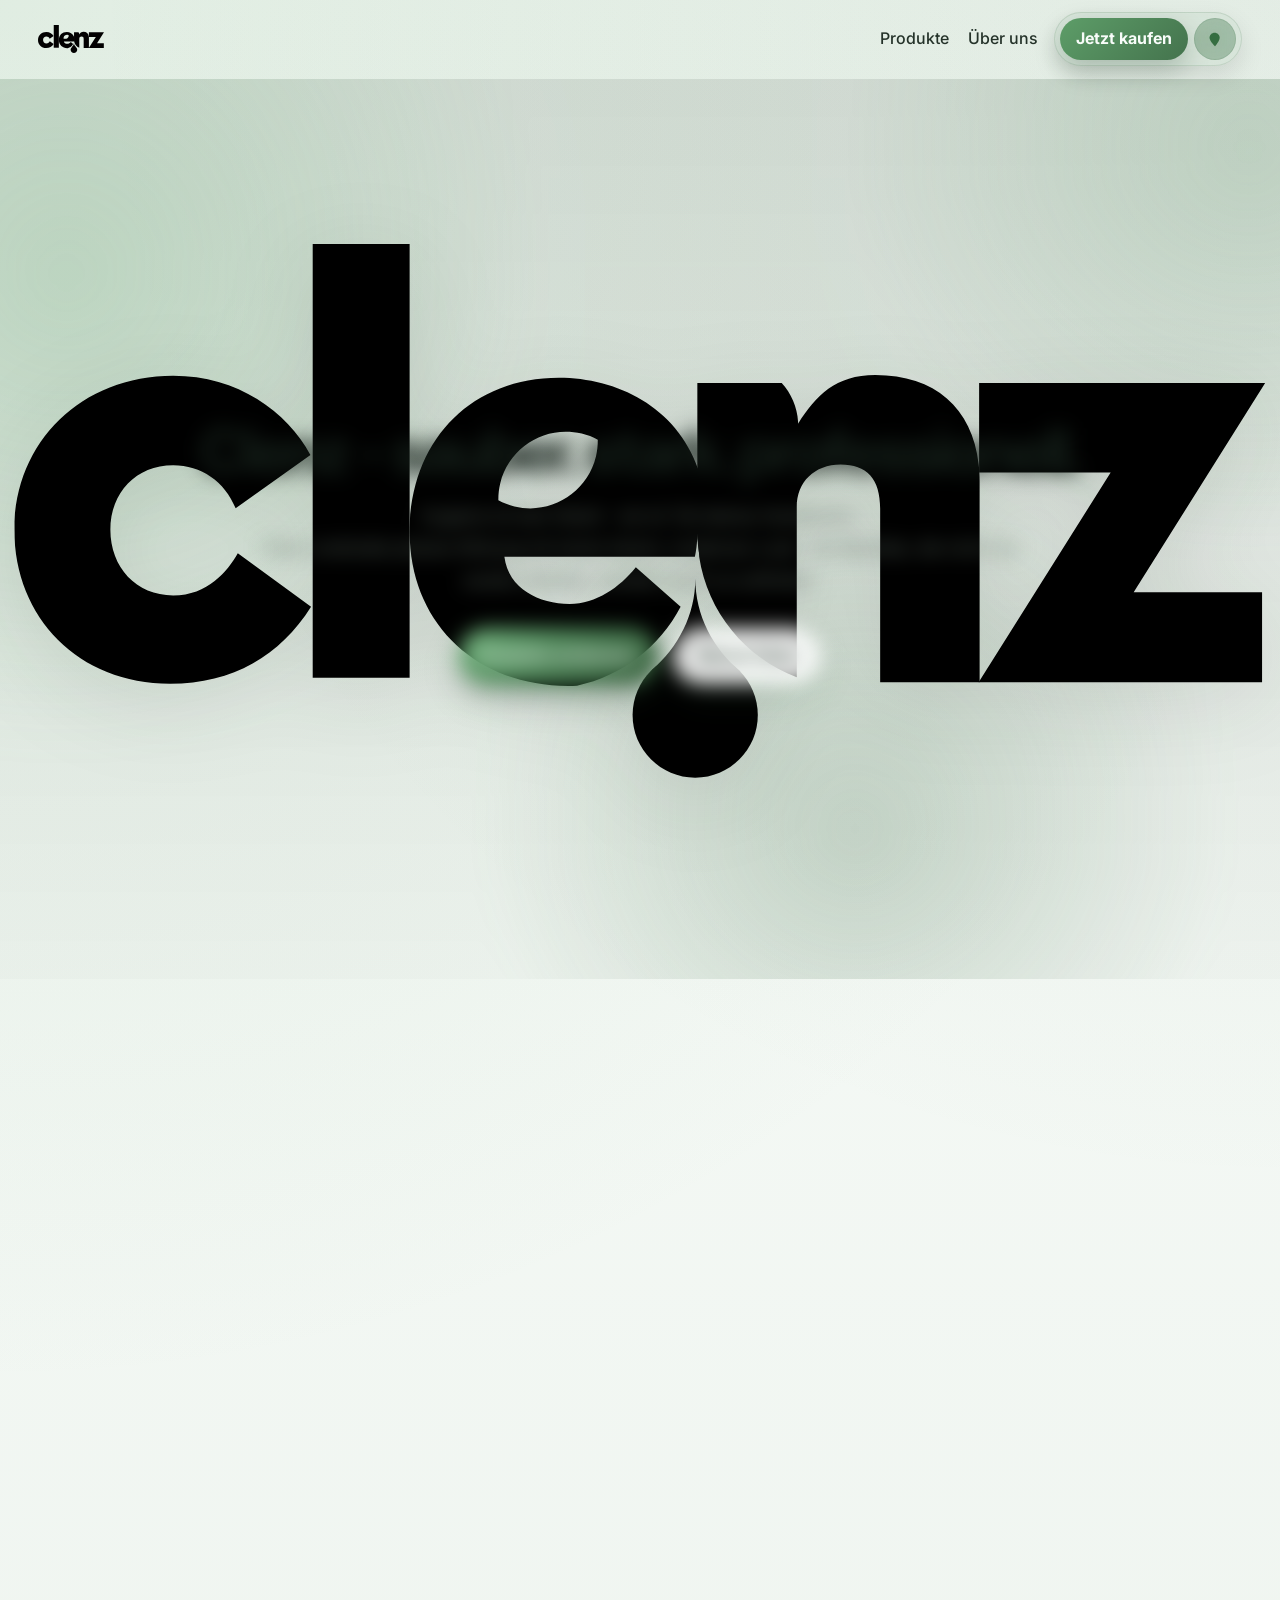
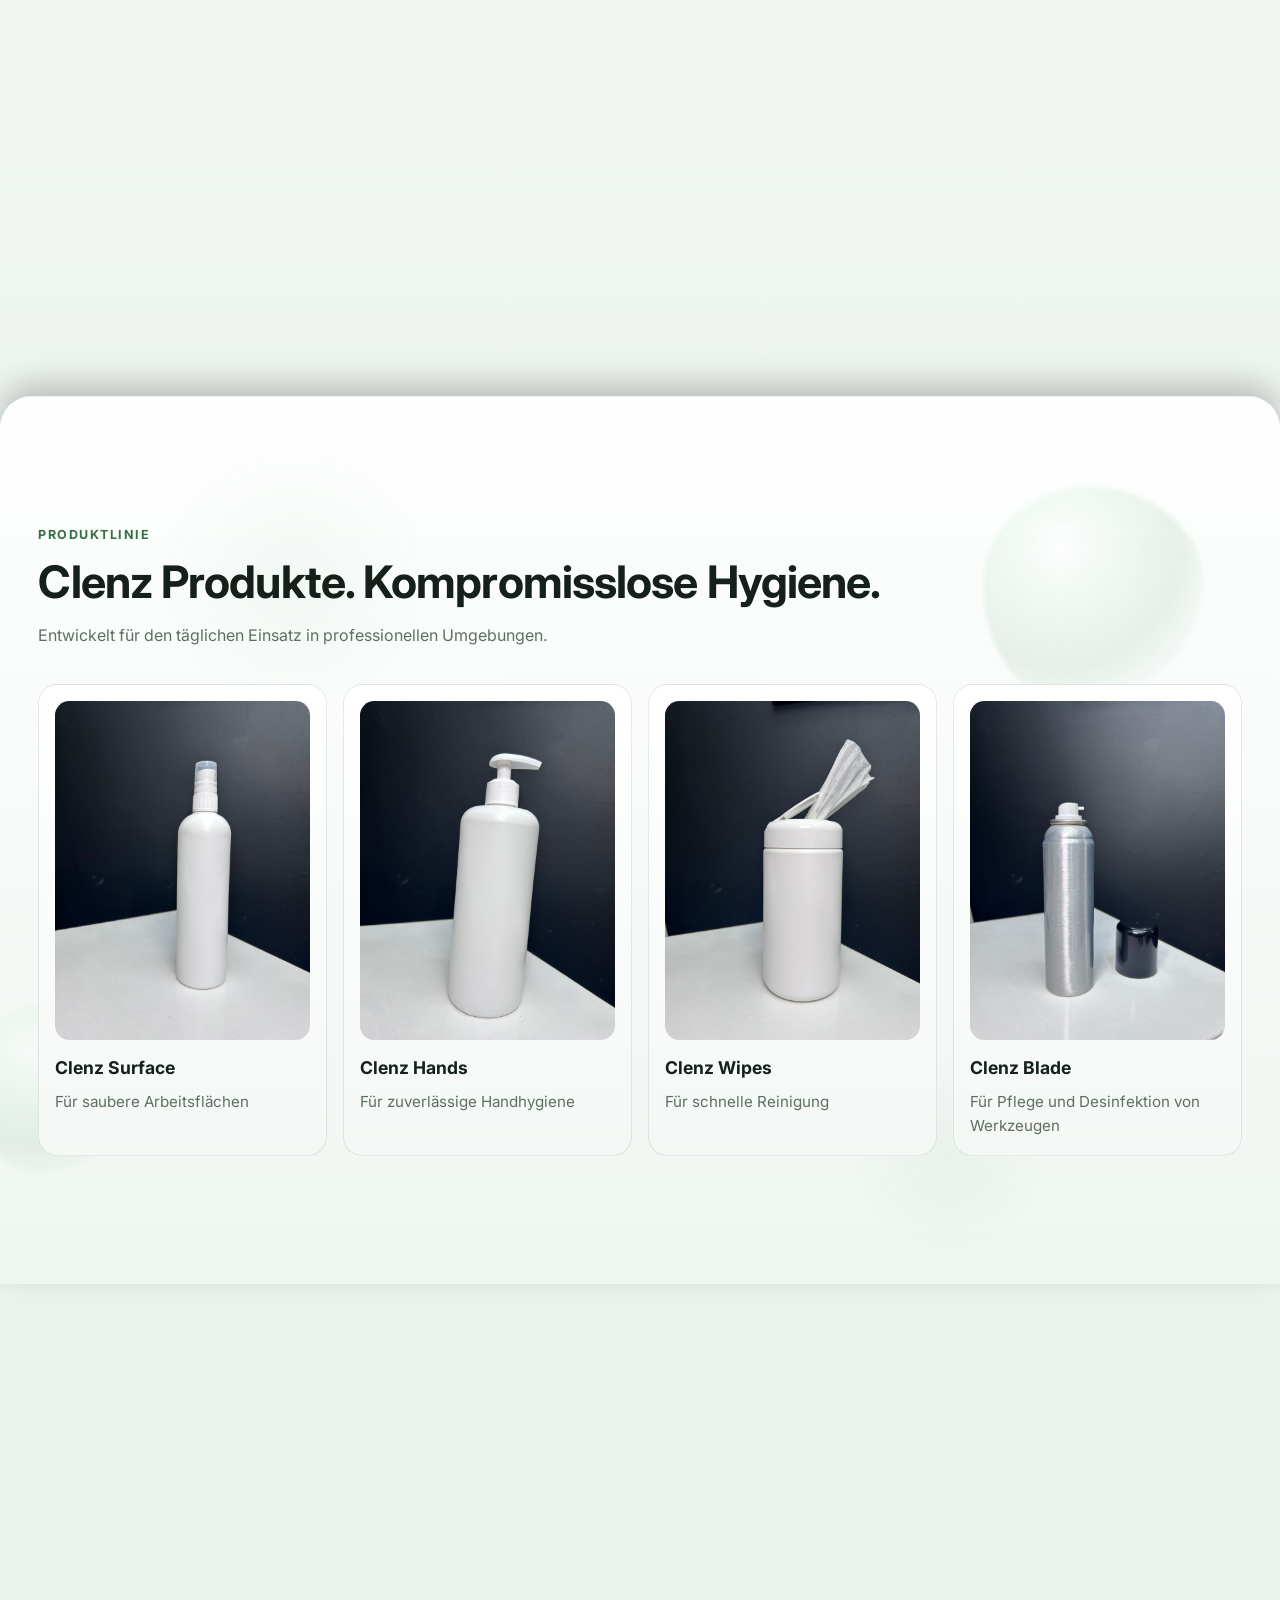
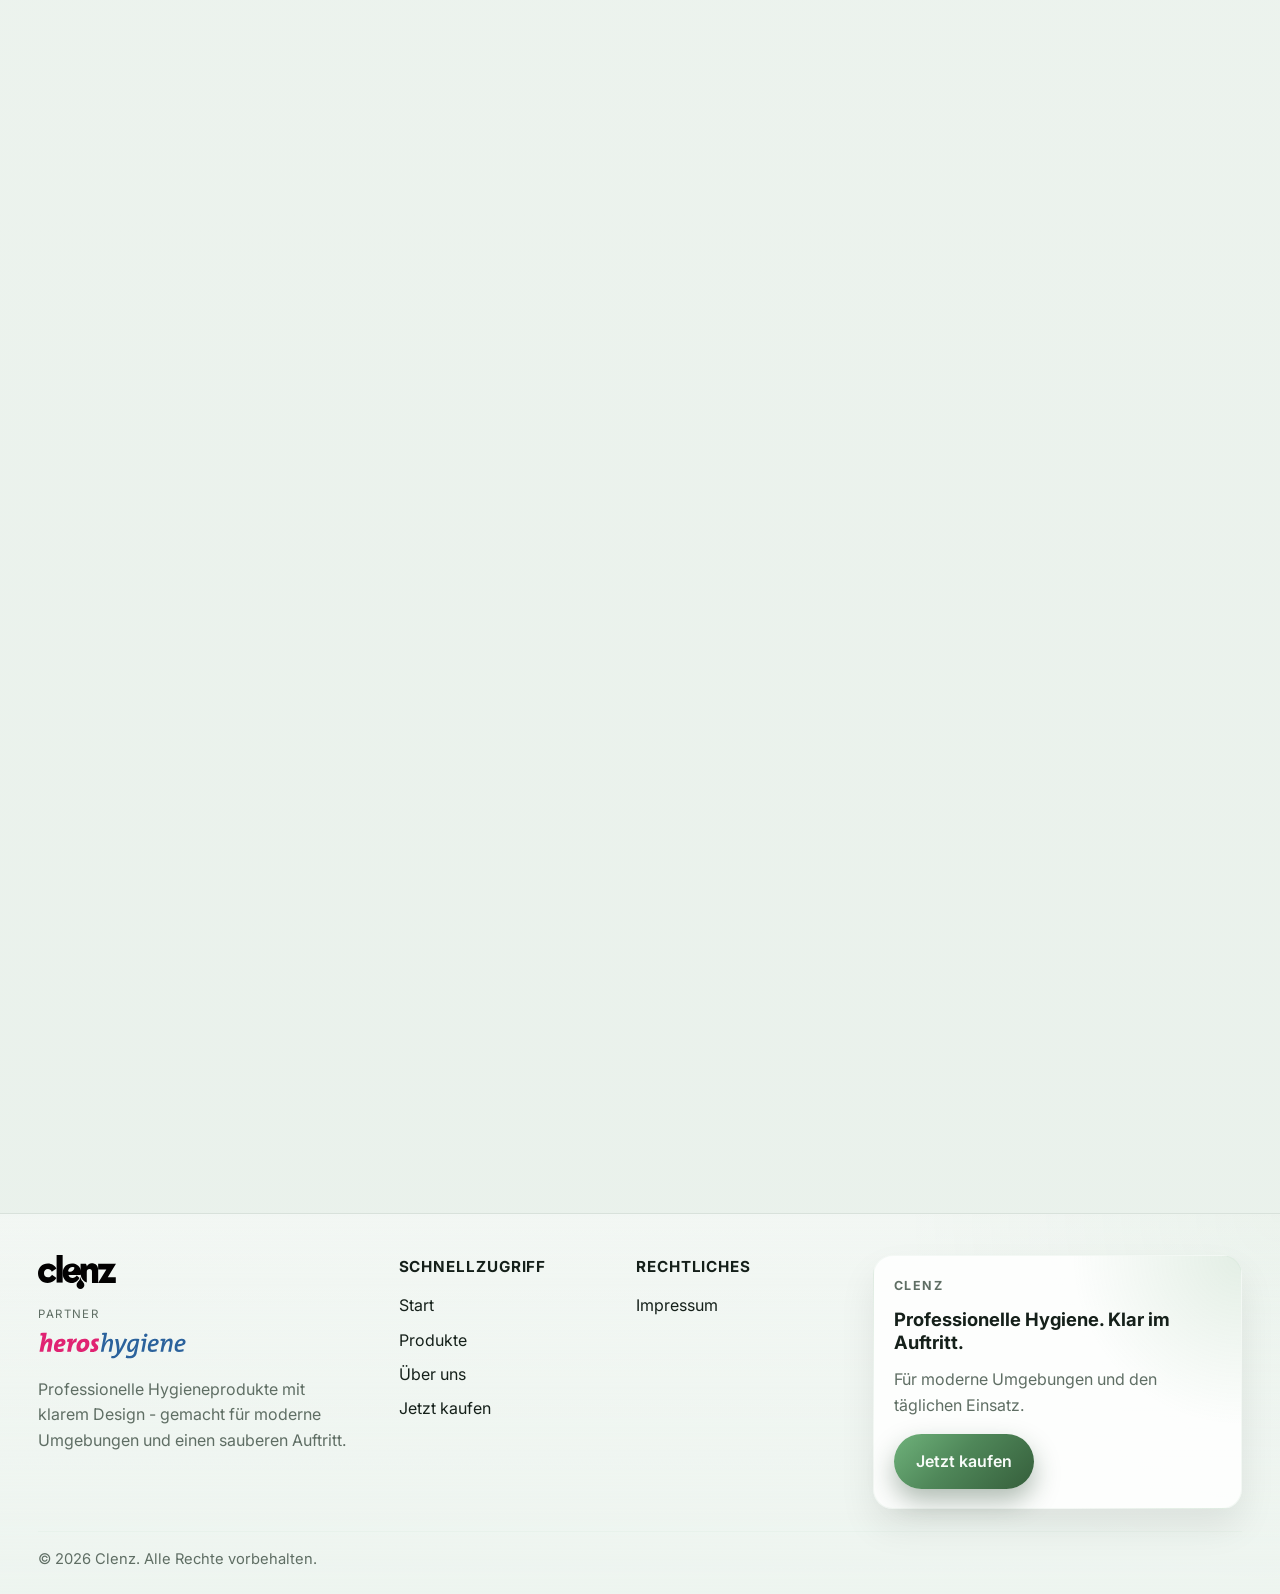
==== commit 7e6e195d: "new changes" ====
--- a/index.html
+++ b/index.html
@@ -73,9 +73,24 @@
 
     <main>
       <section class="hero" id="hero">
+        <div class="hero-stage">
         <div class="hero-bg" aria-hidden="true"></div>
+        <div class="hero-rain" aria-hidden="true">
+          <span class="hero-raindrop hero-raindrop-left-1"></span>
+          <span class="hero-raindrop hero-raindrop-left-2"></span>
+          <span class="hero-raindrop hero-raindrop-left-3"></span>
+          <span class="hero-raindrop hero-raindrop-left-4"></span>
+          <span class="hero-raindrop hero-raindrop-center-1"></span>
+          <span class="hero-raindrop hero-raindrop-center-2"></span>
+          <span class="hero-raindrop hero-raindrop-center-3"></span>
+          <span class="hero-raindrop hero-raindrop-right-1"></span>
+          <span class="hero-raindrop hero-raindrop-right-2"></span>
+          <span class="hero-raindrop hero-raindrop-right-3"></span>
+          <span class="hero-raindrop hero-raindrop-right-4"></span>
+        </div>
         <div class="hero-brand-layer" aria-hidden="true">
-          <img class="hero-brand-watermark" src="img/logo.svg" alt="" />
+          <img class="hero-brand-watermark hero-brand-watermark-back" src="img/logo.svg" alt="" />
+          <img class="hero-brand-watermark hero-brand-watermark-front" src="img/logo.svg" alt="" />
         </div>
         <div class="hero-grid container">
           <div class="hero-copy fade-in-up">
@@ -90,6 +105,7 @@
               <a class="btn hero-secondary-btn" href="#about">Warum Clenz</a>
             </div>
           </div>
+        </div>
         </div>
       </section>
 
--- a/styles.css
+++ b/styles.css
@@ -391,8 +391,15 @@
 }
 
 .hero {
-  min-height: 94vh;
+  --hero-scroll-progress: 0;
+  min-height: 225vh;
   position: relative;
+}
+
+.hero-stage {
+  min-height: 100vh;
+  position: sticky;
+  top: 0;
   overflow: clip;
   display: flex;
   align-items: center;
@@ -411,20 +418,179 @@
   animation: floatDrops 16s ease-in-out infinite alternate;
 }
 
-.hero-brand-layer {
+.hero-rain {
   position: absolute;
   inset: 0;
   z-index: 1;
   pointer-events: none;
+  overflow: hidden;
+}
+
+.hero-raindrop {
+  position: absolute;
+  top: -12%;
+  width: clamp(12px, 1vw, 18px);
+  height: clamp(22px, 2.4vw, 38px);
+  background:
+    radial-gradient(circle at 38% 24%, rgba(255, 255, 255, 0.95), rgba(255, 255, 255, 0.36) 16%, transparent 18%),
+    linear-gradient(180deg, rgba(245, 251, 247, 0.96), rgba(223, 239, 228, 0.54) 52%, rgba(119, 177, 128, 0.12));
+  -webkit-mask-image: url("img/regentropfen.svg");
+  mask-image: url("img/regentropfen.svg");
+  -webkit-mask-size: contain;
+  mask-size: contain;
+  -webkit-mask-repeat: no-repeat;
+  mask-repeat: no-repeat;
+  -webkit-mask-position: center;
+  mask-position: center;
+  box-shadow: 0 0 10px rgba(219, 240, 224, 0.04);
+  opacity: 0.24;
+  filter: blur(0.15px);
+  transform: translate3d(0, 0, 0) rotate(7deg);
+}
+
+.hero-raindrop::after {
+  content: "";
+  position: absolute;
+  top: 17%;
+  left: 37%;
+  width: 14%;
+  height: 18%;
+  border-radius: 999px;
+  transform: rotate(10deg);
+  background: rgba(255, 255, 255, 0.62);
+  filter: blur(0.5px);
+}
+
+html[data-theme="light"] .hero-raindrop {
+  background:
+    radial-gradient(circle at 38% 24%, rgba(255, 255, 255, 1), rgba(255, 255, 255, 0.4) 16%, transparent 18%),
+    linear-gradient(180deg, rgba(12, 22, 16, 0.98), rgba(28, 49, 35, 0.78) 52%, rgba(60, 104, 70, 0.28));
+  box-shadow:
+    0 0 12px rgba(22, 38, 27, 0.16),
+    inset 0 0 0 0.8px rgba(255, 255, 255, 0.18);
+  opacity: 0.42;
+}
+
+html[data-theme="light"] .hero-raindrop::after {
+  background: rgba(255, 255, 255, 0.7);
+}
+
+.hero-raindrop-left-1 {
+  left: 6%;
+  width: clamp(16px, 1.35vw, 24px);
+  height: clamp(30px, 3.4vw, 48px);
+  animation: heroRainFall 10.8s linear infinite;
+}
+
+.hero-raindrop-left-2 {
+  left: 12%;
+  width: clamp(11px, 0.92vw, 16px);
+  height: clamp(20px, 2.1vw, 32px);
+  opacity: 0.22;
+  animation: heroRainFall 8.6s linear infinite 1.4s;
+}
+
+.hero-raindrop-left-3 {
+  left: 18%;
+  width: clamp(7px, 0.58vw, 10px);
+  height: clamp(12px, 1.2vw, 18px);
+  opacity: 0.16;
+  animation: heroRainFall 12.2s linear infinite 3.2s;
+}
+
+.hero-raindrop-left-4 {
+  left: 24%;
+  width: clamp(5px, 0.42vw, 8px);
+  height: clamp(10px, 0.9vw, 14px);
+  opacity: 0.12;
+  animation: heroRainFall 9.2s linear infinite 5.6s;
+}
+
+.hero-raindrop-right-1 {
+  right: 7%;
+  width: clamp(15px, 1.25vw, 23px);
+  height: clamp(28px, 3.1vw, 46px);
+  animation: heroRainFall 11.4s linear infinite 0.8s;
+}
+
+.hero-raindrop-center-1 {
+  left: 41%;
+  width: clamp(9px, 0.76vw, 14px);
+  height: clamp(16px, 1.8vw, 28px);
+  opacity: 0.12;
+  animation: heroRainFall 10.2s linear infinite 2.4s;
+}
+
+.hero-raindrop-center-2 {
+  left: 51%;
+  width: clamp(6px, 0.5vw, 9px);
+  height: clamp(11px, 1vw, 16px);
+  opacity: 0.09;
+  animation: heroRainFall 12.8s linear infinite 5.4s;
+}
+
+.hero-raindrop-center-3 {
+  left: 58%;
+  width: clamp(8px, 0.66vw, 12px);
+  height: clamp(14px, 1.4vw, 22px);
+  opacity: 0.1;
+  animation: heroRainFall 9.6s linear infinite 1.2s;
+}
+
+.hero-raindrop-right-2 {
+  right: 13%;
+  width: clamp(12px, 1vw, 17px);
+  height: clamp(22px, 2.3vw, 34px);
+  opacity: 0.22;
+  animation: heroRainFall 8.8s linear infinite 4.2s;
+}
+
+.hero-raindrop-right-3 {
+  right: 19%;
+  width: clamp(7px, 0.58vw, 10px);
+  height: clamp(12px, 1.2vw, 18px);
+  opacity: 0.16;
+  animation: heroRainFall 12.6s linear infinite 2.1s;
+}
+
+.hero-raindrop-right-4 {
+  right: 25%;
+  width: clamp(5px, 0.42vw, 8px);
+  height: clamp(10px, 0.9vw, 14px);
+  opacity: 0.12;
+  animation: heroRainFall 9.8s linear infinite 6.2s;
+}
+
+.hero-brand-layer {
+  position: absolute;
+  inset: 0;
+  z-index: 2;
+  pointer-events: none;
 }
 
 .hero-brand-watermark {
   position: absolute;
   left: 50%;
   top: 48%;
-  width: min(92vw, 1320px);
-  transform: translate(-50%, -50%);
-  opacity: 0.07;
+  width: min(94vw, 1360px);
+  transition: opacity 260ms ease, transform 260ms ease, filter 260ms ease;
+}
+
+.hero-brand-watermark-front {
+  transform: translate(-50%, calc(-50% - (var(--hero-scroll-progress) * 1.8rem)))
+    scale(calc(1.04 - (var(--hero-scroll-progress) * 0.12)));
+  opacity: calc(1 - (var(--hero-scroll-progress) * 1.08));
+  filter: brightness(0) invert(1) drop-shadow(0 24px 60px rgba(255, 255, 255, 0.12));
+}
+
+html[data-theme="light"] .hero-brand-watermark-front {
+  filter: brightness(0) drop-shadow(0 18px 42px rgba(17, 31, 22, 0.1));
+}
+
+.hero-brand-watermark-back {
+  transform: translate(-50%, calc(-50% + (var(--hero-scroll-progress) * 1rem)))
+    scale(calc(0.9 + (var(--hero-scroll-progress) * 0.08)));
+  opacity: calc(var(--hero-scroll-progress) * 0.16);
   filter: var(--logo-filter);
 }
 
@@ -437,9 +603,26 @@
   }
 }
 
+@keyframes heroRainFall {
+  0% {
+    transform: translate3d(0, -8vh, 0) rotate(7deg);
+    opacity: 0;
+  }
+  10% {
+    opacity: 0.18;
+  }
+  80% {
+    opacity: 0.12;
+  }
+  100% {
+    transform: translate3d(10px, 118vh, 0) rotate(9deg);
+    opacity: 0;
+  }
+}
+
 .hero-grid {
   position: relative;
-  z-index: 2;
+  z-index: 4;
   display: flex;
   justify-content: center;
   width: min(1580px, 98vw);
@@ -449,6 +632,11 @@
 .hero-copy {
   max-width: 1240px;
   text-align: center;
+  transform: translateY(calc(58px - (var(--hero-scroll-progress) * 58px)))
+    scale(calc(0.88 + (var(--hero-scroll-progress) * 0.12)));
+  opacity: calc(var(--hero-scroll-progress) * 1.08);
+  filter: blur(calc((1 - var(--hero-scroll-progress)) * 10px));
+  transition: opacity 220ms ease, transform 220ms ease, filter 220ms ease;
 }
 
 .hero-kicker {
@@ -490,6 +678,9 @@
   justify-content: center;
   gap: 0.9rem;
   margin-top: 2rem;
+  opacity: max(0, calc((var(--hero-scroll-progress) - 0.38) * 2.2));
+  transform: translateY(calc(28px - (min(var(--hero-scroll-progress), 1) * 28px)));
+  transition: opacity 220ms ease, transform 220ms ease;
 }
 
 .hero-secondary-btn {
@@ -542,7 +733,7 @@
   border-top-right-radius: 2rem;
   border-top: 1px solid rgba(168, 204, 176, 0.08);
   box-shadow: 0 -12px 32px rgba(0, 0, 0, 0.22);
-  margin-top: -70px;
+  margin-top: -12vh;
   position: relative;
   z-index: 4;
   overflow: clip;
@@ -1799,7 +1990,10 @@
   }
 
   .hero {
-    min-height: auto;
+    min-height: 205vh;
+  }
+
+  .hero-stage {
     padding: 5.8rem 0 4.5rem;
   }
 
@@ -1947,8 +2141,11 @@
   }
 
   .hero {
-    align-items: flex-start;
-    min-height: auto;
+    min-height: 195vh;
+  }
+
+  .hero-stage {
+    align-items: center;
     padding: 7.4rem 0 7.2rem;
   }
 
@@ -1963,10 +2160,25 @@
   }
 
   .hero-brand-watermark {
-    width: min(160vw, 980px);
-    top: 34%;
+    width: min(86vw, 540px);
+    top: 38%;
     left: 50%;
-    opacity: 0.06;
+  }
+
+  .hero-raindrop-left-4,
+  .hero-raindrop-right-4,
+  .hero-raindrop-left-3,
+  .hero-raindrop-right-3 {
+    display: none;
+  }
+
+  .hero-raindrop-center-2,
+  .hero-raindrop-center-3 {
+    display: none;
+  }
+
+  .hero-raindrop {
+    opacity: 0.16;
   }
 
   .hero-copy h1 {
@@ -2068,7 +2280,7 @@
   }
 
   .products {
-    margin-top: -8px;
+    margin-top: -8vh;
     padding-top: 1rem;
   }
 
@@ -2196,13 +2408,26 @@
 
 @media (max-width: 520px) {
   .hero {
+    min-height: 188vh;
+  }
+
+  .hero-stage {
     padding: 6.3rem 0 6.6rem;
   }
 
   .hero-brand-watermark {
-    width: min(188vw, 880px);
-    top: 30%;
+    width: min(78vw, 460px);
+    top: 39%;
     left: 50%;
+  }
+
+  .hero-raindrop-left-2,
+  .hero-raindrop-right-2 {
+    display: none;
+  }
+
+  .hero-raindrop-center-1 {
+    display: none;
   }
 
   .hero-copy h1 {
